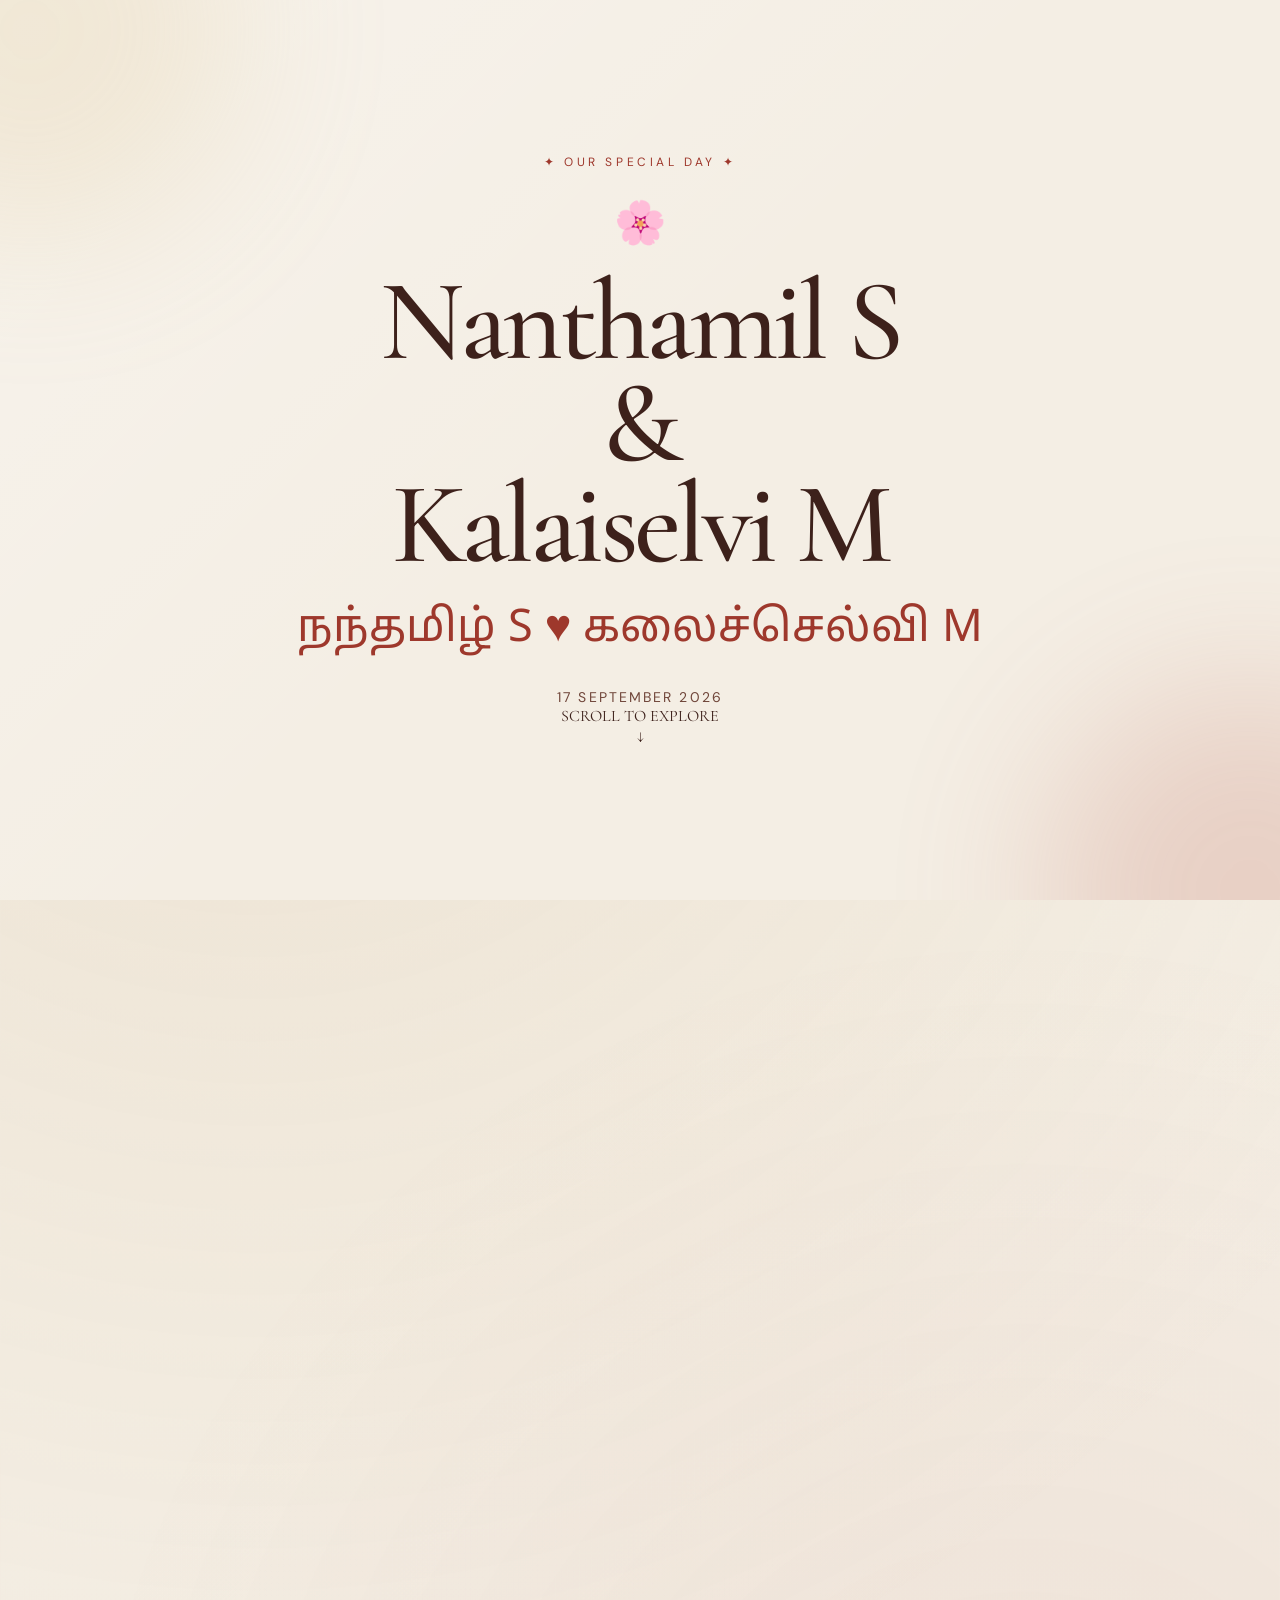
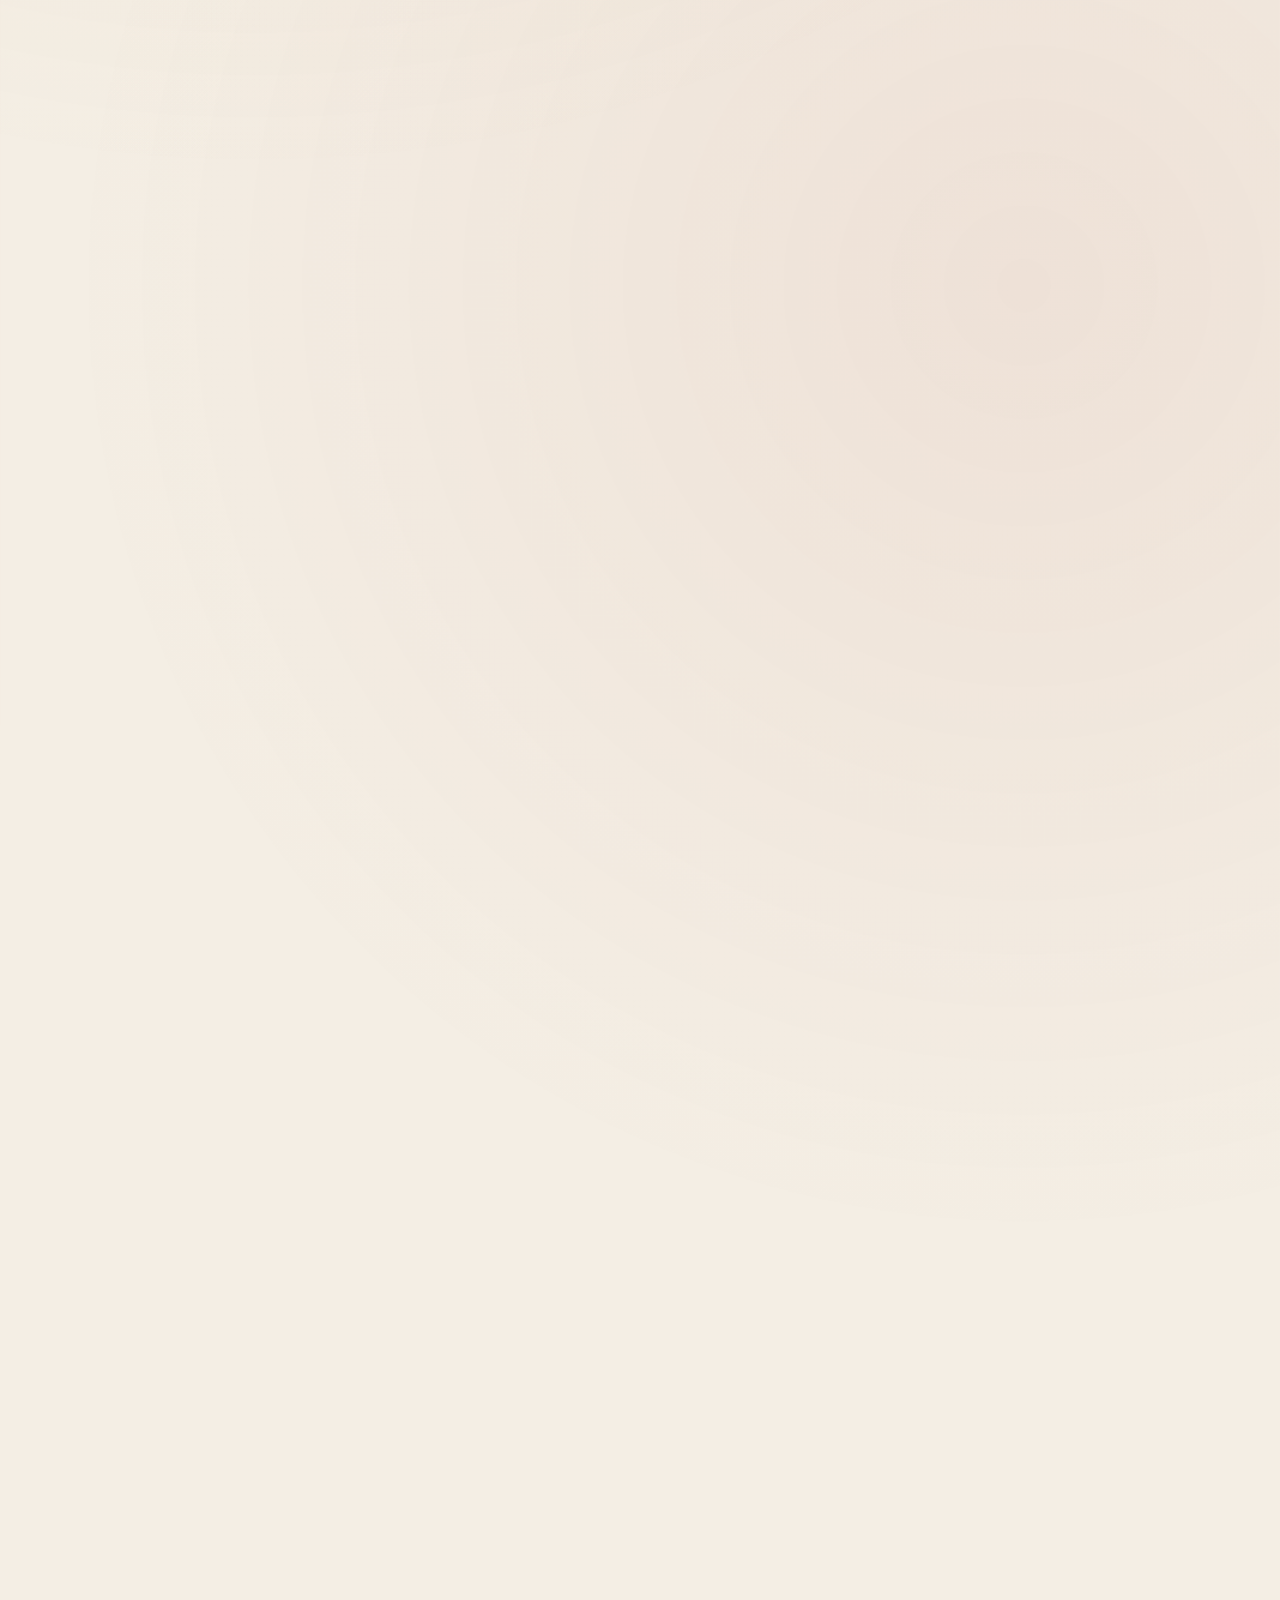
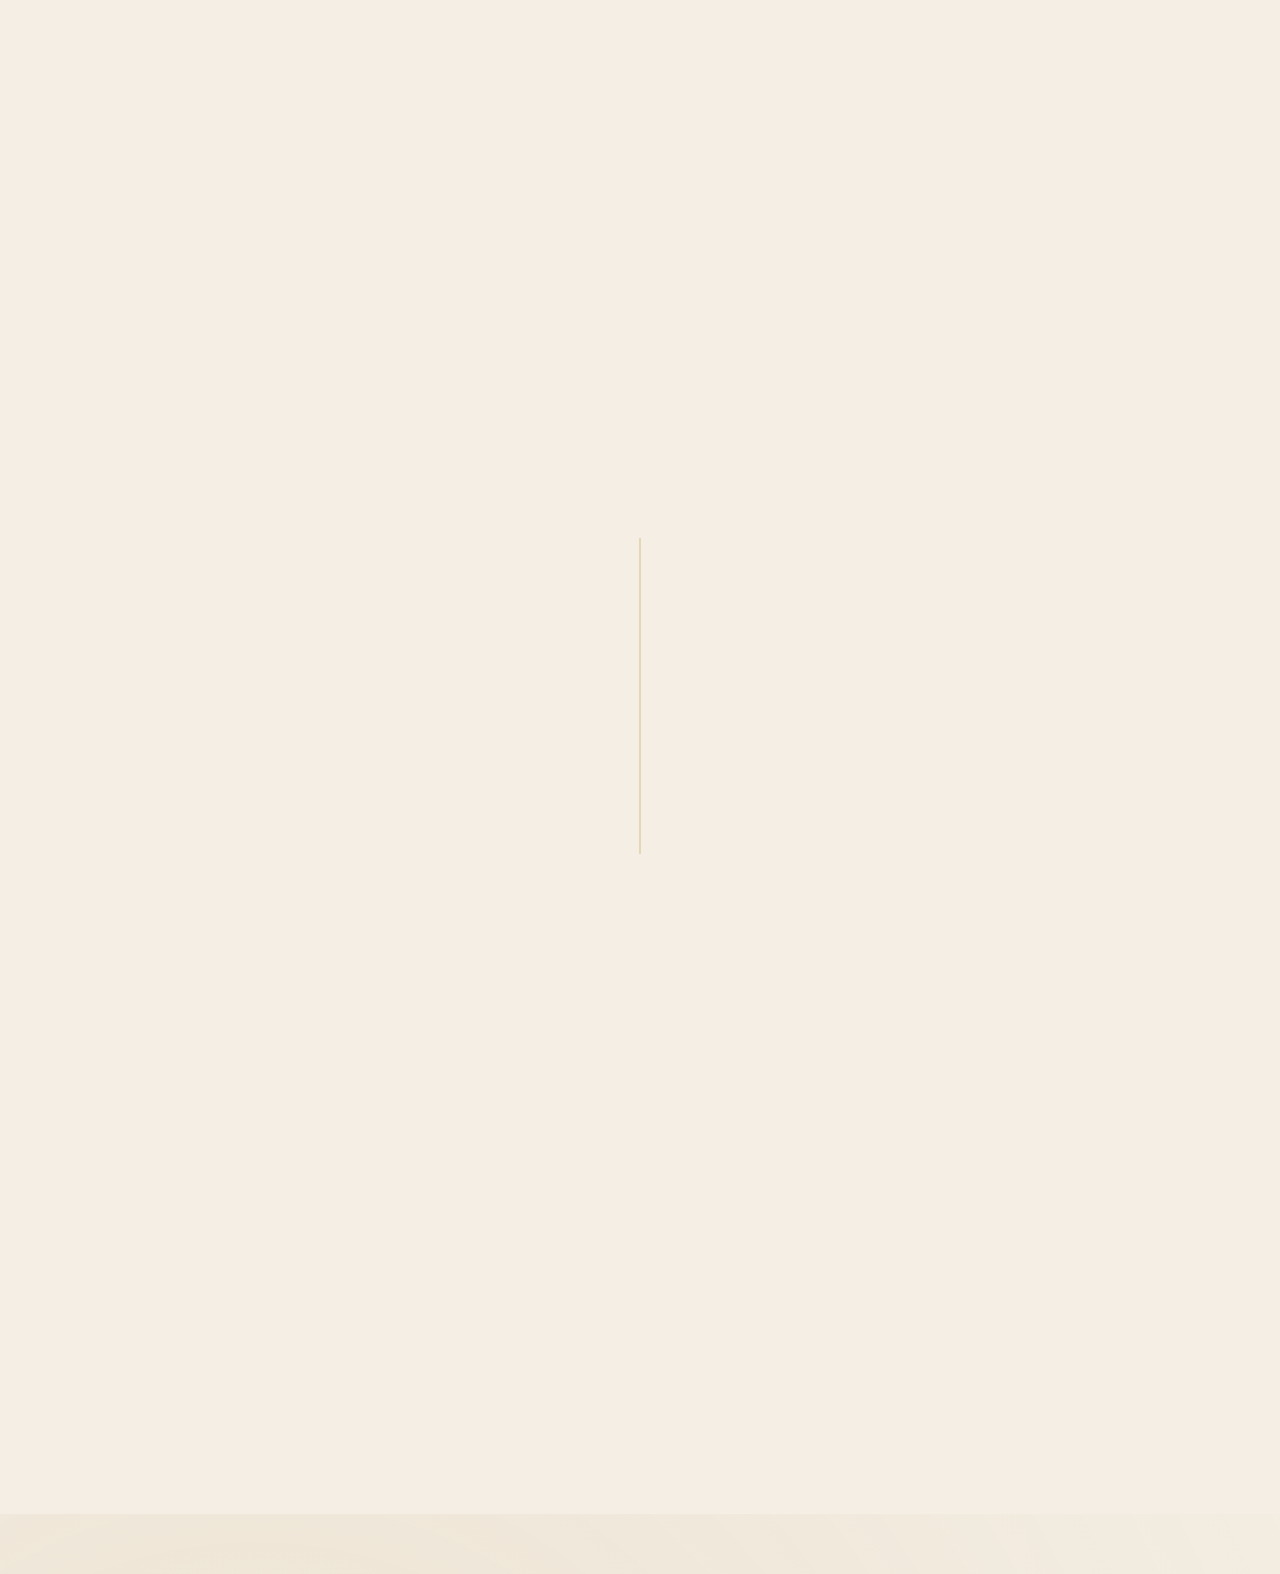
==== index.html @ 7ae02a6e "Update index.html" ====
<!DOCTYPE html>
<html lang="en">

<head>

    <meta charset="UTF-8">

    <meta name="viewport"
          content="width=device-width, initial-scale=1.0">

    <meta name="description"
          content="Wedding invitation of Nanthamil S and Kalaiselvi M">

    <title>Nanthamil S ♥ Kalaiselvi M</title>

    <link rel="stylesheet" href="style.css">

</head>


<body>


<main>


    <!-- =====================================================
         HERO
         ===================================================== -->

    <section class="hero-section">

        <div class="hero-content">

            <div class="hero-label">
                ✦ OUR SPECIAL DAY ✦
            </div>

            <div class="hero-flower">
                🌸
            </div>

            <h1 class="hero-title">

                <span>
                    Nanthamil S
                </span>

                <span>
                    &
                </span>

                <span>
                    Kalaiselvi M
                </span>

            </h1>


            <!-- Tamil names only -->

            <div class="hero-tamil">

                நந்தமிழ் S ♥ கலைச்செல்வி M

            </div>


            <div class="hero-date">

                17 SEPTEMBER 2026

            </div>


            <div class="scroll-hint">

                <span>SCROLL TO EXPLORE</span>

                <div class="scroll-arrow">
                    ↓
                </div>

            </div>

        </div>

    </section>



    <!-- =====================================================
         COUNTDOWN
         ===================================================== -->

    <section class="countdown-section reveal">

        <div class="section-label">
            COUNTING DOWN
        </div>


        <h2>
            Until We Say "I Do"
        </h2>


        <p class="countdown-date">
            17 September 2026
        </p>


        <div class="countdown">


            <div class="countdown-box">

                <span id="days">
                    00
                </span>

                <small>
                    DAYS
                </small>

            </div>


            <div class="countdown-box">

                <span id="hours">
                    00
                </span>

                <small>
                    HOURS
                </small>

            </div>


            <div class="countdown-box">

                <span id="minutes">
                    00
                </span>

                <small>
                    MINUTES
                </small>

            </div>


            <div class="countdown-box">

                <span id="seconds">
                    00
                </span>

                <small>
                    SECONDS
                </small>

            </div>


        </div>


        <div class="scroll-hint section-scroll">

            <span>KEEP SCROLLING</span>

            <div class="scroll-arrow">
                ↓
            </div>

        </div>

    </section>



    <!-- =====================================================
         INVITATION
         ===================================================== -->

    <section class="invitation-section reveal">


        <div class="invitation-card">


            <div class="section-label">
                ✦ WEDDING INVITATION ✦
            </div>


            <h2>
                With Joy in Our Hearts
            </h2>


            <p>

                With the blessings of our beloved families,
                we joyfully invite you to celebrate the
                beginning of our new journey together.

            </p>


            <div class="invitation-names">

                Nanthamil S
                <span>♥</span>
                Kalaiselvi M

            </div>


            <div class="invitation-date">

                Thursday, 17 September 2026

            </div>


        </div>

    </section>



    <!-- =====================================================
         EVENTS
         ===================================================== -->

    <section class="events-section">


        <div class="events-header reveal">

            <div class="section-label">
                ✦ OUR SPECIAL MOMENTS ✦
            </div>

            <h2>
                Events
            </h2>

        </div>



        <!-- ENGAGEMENT -->

        <div class="event-card reveal">


            <div class="event-icon">
                💍
            </div>


            <div>

                <div class="event-type">
                    ENGAGEMENT
                </div>

                <h3>
                    Engagement Ceremony
                </h3>

            </div>


            <div>

                <div class="event-date">
                    06 September 2026
                </div>

                <div class="event-time">
                    7:00 PM onwards
                </div>

            </div>


            <div>

                <div class="venue-name">
                    Engagement Venue
                </div>

                <div class="venue-address">
                    Bride's Venue
                </div>

            </div>


        </div>



        <!-- WEDDING -->

        <div class="event-card reveal">


            <div class="event-icon">
                🏛️
            </div>


            <div>

                <div class="event-type">
                    WEDDING
                </div>

                <h3>
                    Wedding Ceremony
                </h3>

            </div>


            <div>

                <div class="event-date">
                    17 September 2026
                </div>

                <div class="event-time">
                    7:00 AM – 9:00 AM
                </div>

            </div>


            <div>

                <div class="venue-name">
                    Jayavairavan Mahal
                </div>


                <div class="venue-address">

                    Near Indian Petrol bulk,<br>
                    Perunali, Kamuthi,<br>
                    Ramanathapuram – 623115.

                </div>


                <a
                    href="https://maps.app.goo.gl/yoMhK14rA8tTT937A"
                    target="_blank"
                    rel="noopener"
                    class="map-button">

                    📍 View on Google Maps

                </a>

            </div>


        </div>


    </section>



    <!-- =====================================================
         EVENT TIMELINE
         ===================================================== -->

    <section class="timeline-section">


        <div class="timeline-header reveal">

            <div class="section-label">
                ✦ THE CELEBRATION ✦
            </div>

            <h2>
                Event Timeline
            </h2>

        </div>



        <div class="timeline">


            <!-- ENGAGEMENT -->

            <div class="timeline-item reveal">


                <div class="timeline-dot"></div>


                <div class="timeline-date">
                    06 SEPTEMBER 2026
                </div>


                <h3>
                    Engagement Ceremony
                </h3>


                <p>
                    7:00 PM onwards
                </p>


            </div>



            <!-- WEDDING -->

            <div class="timeline-item reveal">


                <div class="timeline-dot"></div>


                <div class="timeline-date">
                    17 SEPTEMBER 2026
                </div>


                <h3>
                    Wedding Ceremony
                </h3>


                <p>
                    7:00 AM – 9:00 AM
                </p>


            </div>


        </div>


    </section>



    <!-- =====================================================
         FOOTER
         ===================================================== -->

    <section class="footer reveal">


        <div>


            <div class="footer-heart">
                ♥
            </div>


            <p>
                WITH LOVE AND HAPPINESS
            </p>


            <h2>
                Nanthamil & Kalaiselvi
            </h2>


            <p class="footer-date">
                17 · 09 · 2026
            </p>


        </div>


    </section>


</main>


<script src="script.js"></script>


</body>

</html>
---- style.css ----
/* =========================================
   WEDDING WEBSITE
   Nanthamil S & Kalaiselvi M
   Premium Editorial / Instagram Style
   ========================================= */

@import url('https://fonts.googleapis.com/css2?family=Cormorant+Garamond:wght@400;500;600;700&family=DM+Sans:wght@400;500;600&family=Noto+Sans+Tamil:wght@400;500;600&display=swap');


/* =========================================
   ROOT
   ========================================= */

:root {
    --bg: #f4eee4;
    --bg-soft: #faf7f1;

    --card: rgba(255, 252, 247, 0.78);

    --brown: #3d211b;
    --brown-soft: #70463a;

    --red: #9e382c;
    --red-dark: #78271f;

    --gold: #b99555;
    --gold-light: #d8bd82;

    --border: rgba(158, 56, 44, 0.18);

    --shadow:
        0 25px 70px rgba(72, 40, 30, 0.10);

    --serif: "Cormorant Garamond", Georgia, serif;
    --sans: "DM Sans", Arial, sans-serif;
    --tamil: "Noto Sans Tamil", sans-serif;
}


/* =========================================
   RESET
   ========================================= */

* {
    margin: 0;
    padding: 0;
    box-sizing: border-box;
}

html {
    scroll-behavior: smooth;
}

body {
    background:
        radial-gradient(
            circle at 20% 10%,
            rgba(185, 149, 85, 0.12),
            transparent 30%
        ),
        radial-gradient(
            circle at 80% 40%,
            rgba(158, 56, 44, 0.07),
            transparent 32%
        ),
        var(--bg);

    color: var(--brown);

    font-family: var(--serif);

    overflow-x: hidden;
}


/* =========================================
   MAIN
   ========================================= */

.language-container {
    width: 100%;
}


/* =========================================
   COMMON SECTION
   ========================================= */

section {
    position: relative;
}


/* =========================================
   HERO
   ========================================= */

.hero-section {
    min-height: 100svh;

    display: flex;
    align-items: center;
    justify-content: center;

    text-align: center;

    padding: 60px 20px;

    background:
        linear-gradient(
            135deg,
            rgba(255,255,255,0.30),
            transparent 50%
        ),
        var(--bg);

    overflow: hidden;
}


/* decorative circles */

.hero-section::before,
.hero-section::after {
    content: "";

    position: absolute;

    width: 420px;
    height: 420px;

    border-radius: 50%;

    filter: blur(80px);

    opacity: 0.20;

    pointer-events: none;
}

.hero-section::before {
    background: #d8bd82;
    top: -180px;
    left: -180px;
}

.hero-section::after {
    background: #b85b4c;
    bottom: -200px;
    right: -180px;
}


/* =========================================
   HERO CONTENT
   ========================================= */

.hero-content {
    position: relative;
    z-index: 2;

    max-width: 1000px;

    animation: heroReveal 1.4s ease both;
}

.hero-label {
    font-family: var(--sans);

    font-size: 12px;

    letter-spacing: 0.30em;

    text-transform: uppercase;

    color: var(--red);

    margin-bottom: 28px;
}

.hero-flower {
    font-size: 42px;

    margin-bottom: 22px;

    animation: float 4s ease-in-out infinite;
}

.hero-title {
    font-family: var(--serif);

    font-size: clamp(55px, 9vw, 120px);

    font-weight: 500;

    line-height: 0.88;

    letter-spacing: -0.04em;

    color: var(--brown);
}

.hero-title span {
    display: block;
}

.hero-tamil {
    margin-top: 24px;

    font-family: var(--tamil);

    font-size: clamp(25px, 4vw, 45px);

    color: var(--red);
}

.hero-date {
    margin-top: 30px;

    font-family: var(--sans);

    font-size: 14px;

    letter-spacing: 0.15em;

    color: var(--brown-soft);
}


/* =========================================
   COUNTDOWN
   ========================================= */

.countdown-section {
    min-height: 100svh;

    display: flex;

    flex-direction: column;

    align-items: center;

    justify-content: center;

    text-align: center;

    padding: 80px 20px;

    background: var(--bg-soft);
}

.section-label {
    font-family: var(--sans);

    font-size: 11px;

    letter-spacing: 0.30em;

    text-transform: uppercase;

    color: var(--red);

    margin-bottom: 20px;
}

.countdown-section h2 {
    font-size: clamp(38px, 6vw, 75px);

    font-weight: 500;

    line-height: 0.95;

    max-width: 800px;
}

.countdown-date {
    margin-top: 22px;

    font-family: var(--sans);

    font-size: 14px;

    color: var(--brown-soft);
}


/* =========================================
   COUNTDOWN BOXES
   ========================================= */

.countdown {
    display: flex;

    justify-content: center;

    gap: 14px;

    margin-top: 45px;

    flex-wrap: wrap;
}

.countdown-box {
    width: 110px;
    height: 120px;

    display: flex;

    flex-direction: column;

    align-items: center;

    justify-content: center;

    border: 1px solid var(--border);

    border-radius: 22px;

    background:
        linear-gradient(
            145deg,
            rgba(255,255,255,0.9),
            rgba(255,248,239,0.65)
        );

    box-shadow: var(--shadow);

    backdrop-filter: blur(15px);

    transition:
        transform 0.5s ease,
        box-shadow 0.5s ease;
}

.countdown-box:hover {
    transform: translateY(-8px);

    box-shadow:
        0 30px 80px rgba(72,40,30,0.16);
}

.countdown-box span {
    font-family: var(--serif);

    font-size: 40px;

    color: var(--red);

    line-height: 1;
}

.countdown-box small {
    margin-top: 10px;

    font-family: var(--sans);

    font-size: 9px;

    letter-spacing: 0.20em;

    text-transform: uppercase;

    color: var(--brown-soft);
}


/* =========================================
   INVITATION
   ========================================= */

.invitation-section {
    min-height: 90svh;

    display: flex;

    align-items: center;

    justify-content: center;

    padding: 100px 20px;
}

.invitation-card {
    width: min(1000px, 100%);

    padding: clamp(45px, 8vw, 100px);

    text-align: center;

    border-radius: 36px;

    border: 1px solid var(--border);

    background:
        linear-gradient(
            145deg,
            rgba(255,255,255,0.85),
            rgba(255,247,237,0.65)
        );

    box-shadow: var(--shadow);

    backdrop-filter: blur(18px);
}

.invitation-card h2 {
    font-size: clamp(42px, 6vw, 75px);

    font-weight: 500;

    margin-bottom: 30px;
}

.invitation-card p {
    max-width: 650px;

    margin: auto;

    font-size: 20px;

    line-height: 1.7;

    color: var(--brown-soft);
}


/* =========================================
   EVENTS
   ========================================= */

.events-section {
    padding: 120px 5vw;
}

.events-header {
    max-width: 900px;

    margin: auto auto 50px;

    text-align: center;
}

.events-header h2 {
    font-size: clamp(45px, 7vw, 90px);

    font-weight: 500;

    line-height: 0.95;
}


/* =========================================
   EVENT CARD
   ========================================= */

.event-card {
    max-width: 1200px;

    margin: 20px auto;

    padding: 35px;

    display: grid;

    grid-template-columns:
        80px
        1fr
        1fr
        1.2fr;

    gap: 30px;

    align-items: center;

    border: 1px solid var(--border);

    border-radius: 28px;

    background: var(--card);

    box-shadow: var(--shadow);

    backdrop-filter: blur(15px);

    transition:
        transform 0.6s cubic-bezier(.22,1,.36,1),
        box-shadow 0.6s ease;
}

.event-card:hover {
    transform: translateY(-8px);

    box-shadow:
        0 35px 90px rgba(72,40,30,0.15);
}

.event-icon {
    font-size: 42px;

    text-align: center;
}

.event-type {
    font-family: var(--sans);

    font-size: 10px;

    letter-spacing: 0.25em;

    text-transform: uppercase;

    color: var(--red);

    margin-bottom: 10px;
}

.event-card h3 {
    font-size: 28px;

    font-weight: 600;
}

.event-date {
    font-family: var(--sans);

    color: var(--red);

    font-size: 14px;
}

.event-time {
    margin-top: 8px;

    font-family: var(--sans);

    font-size: 13px;

    color: var(--brown-soft);
}

.venue-name {
    font-size: 20px;

    font-weight: 600;

    margin-bottom: 8px;
}

.venue-address {
    font-family: var(--sans);

    font-size: 13px;

    line-height: 1.7;

    color: var(--brown-soft);
}

.map-button {
    display: inline-flex;

    align-items: center;

    justify-content: center;

    margin-top: 15px;

    padding: 14px 22px;

    border-radius: 50px;

    background: var(--red);

    color: white;

    text-decoration: none;

    font-family: var(--sans);

    font-size: 12px;

    transition:
        background 0.3s ease,
        transform 0.3s ease;
}

.map-button:hover {
    background: var(--red-dark);

    transform: translateY(-3px);
}


/* =========================================
   TIMELINE
   ========================================= */

.timeline-section {
    padding: 120px 20px;

    max-width: 1000px;

    margin: auto;
}

.timeline-header {
    text-align: center;

    margin-bottom: 70px;
}

.timeline-header h2 {
    font-size: clamp(45px, 7vw, 80px);

    font-weight: 500;
}

.timeline {
    position: relative;

    max-width: 700px;

    margin: auto;
}

.timeline::before {
    content: "";

    position: absolute;

    left: 50%;

    top: 0;

    bottom: 0;

    width: 1px;

    background: var(--gold-light);

    transform: translateX(-50%);
}

.timeline-item {
    position: relative;

    width: 50%;

    padding: 30px 45px;
}

.timeline-item:nth-child(odd) {
    left: 0;

    text-align: right;
}

.timeline-item:nth-child(even) {
    left: 50%;

    text-align: left;
}

.timeline-dot {
    position: absolute;

    top: 35px;

    width: 13px;

    height: 13px;

    border-radius: 50%;

    background: var(--red);

    border: 4px solid var(--bg);

    box-shadow: 0 0 0 1px var(--gold);
}

.timeline-item:nth-child(odd) .timeline-dot {
    right: -7px;
}

.timeline-item:nth-child(even) .timeline-dot {
    left: -7px;
}

.timeline-date {
    font-family: var(--sans);

    font-size: 11px;

    letter-spacing: 0.15em;

    color: var(--red);
}

.timeline-item h3 {
    margin-top: 8px;

    font-size: 28px;
}

.timeline-item p {
    margin-top: 8px;

    font-family: var(--sans);

    font-size: 13px;

    color: var(--brown-soft);
}


/* =========================================
   FOOTER
   ========================================= */

.footer {
    min-height: 60svh;

    display: flex;

    align-items: center;

    justify-content: center;

    text-align: center;

    padding: 80px 20px;
}

.footer-heart {
    font-size: 35px;

    margin-bottom: 20px;
}

.footer p {
    font-family: var(--sans);

    font-size: 12px;

    letter-spacing: 0.15em;

    color: var(--brown-soft);
}

.footer h2 {
    margin-top: 15px;

    font-size: 48px;

    font-weight: 500;
}


/* =========================================
   SCROLL REVEAL
   ========================================= */

.reveal {
    opacity: 0;

    transform: translateY(60px);

    transition:
        opacity 1s ease,
        transform 1s cubic-bezier(.22,1,.36,1);
}

.reveal.active {
    opacity: 1;

    transform: translateY(0);
}


/* =========================================
   HERO ANIMATION
   ========================================= */

@keyframes heroReveal {

    from {
        opacity: 0;
        transform: translateY(40px);
    }

    to {
        opacity: 1;
        transform: translateY(0);
    }

}


@keyframes float {

    0%,
    100% {
        transform: translateY(0);
    }

    50% {
        transform: translateY(-10px);
    }

}


/* =========================================
   MOBILE
   ========================================= */

@media (max-width: 768px) {

    .hero-section,
    .countdown-section {
        min-height: 100svh;
    }

    .hero-title {
        font-size: clamp(48px, 15vw, 80px);
    }

    .hero-tamil {
        font-size: 24px;
    }

    .countdown {
        gap: 8px;
    }

    .countdown-box {
        width: 76px;
        height: 90px;

        border-radius: 17px;
    }

    .countdown-box span {
        font-size: 28px;
    }

    .countdown-box small {
        font-size: 7px;
    }

    .event-card {
        grid-template-columns: 1fr;

        text-align: center;

        padding: 30px 22px;
    }

    .event-icon {
        margin-bottom: -10px;
    }

    .timeline::before {
        left: 12px;
    }

    .timeline-item,
    .timeline-item:nth-child(even),
    .timeline-item:nth-child(odd) {
        width: 100%;

        left: 0;

        text-align: left;

        padding-left: 45px;

        padding-right: 10px;
    }

    .timeline-item:nth-child(odd) .timeline-dot,
    .timeline-item:nth-child(even) .timeline-dot {
        left: 6px;

        right: auto;
    }

}


/* =========================================
   REDUCE MOTION
   ========================================= */

@media (prefers-reduced-motion: reduce) {

    *,
    *::before,
    *::after {
        animation-duration: 0.01ms !important;

        animation-iteration-count: 1 !important;

        transition-duration: 0.01ms !important;

        scroll-behavior: auto !important;
    }

}
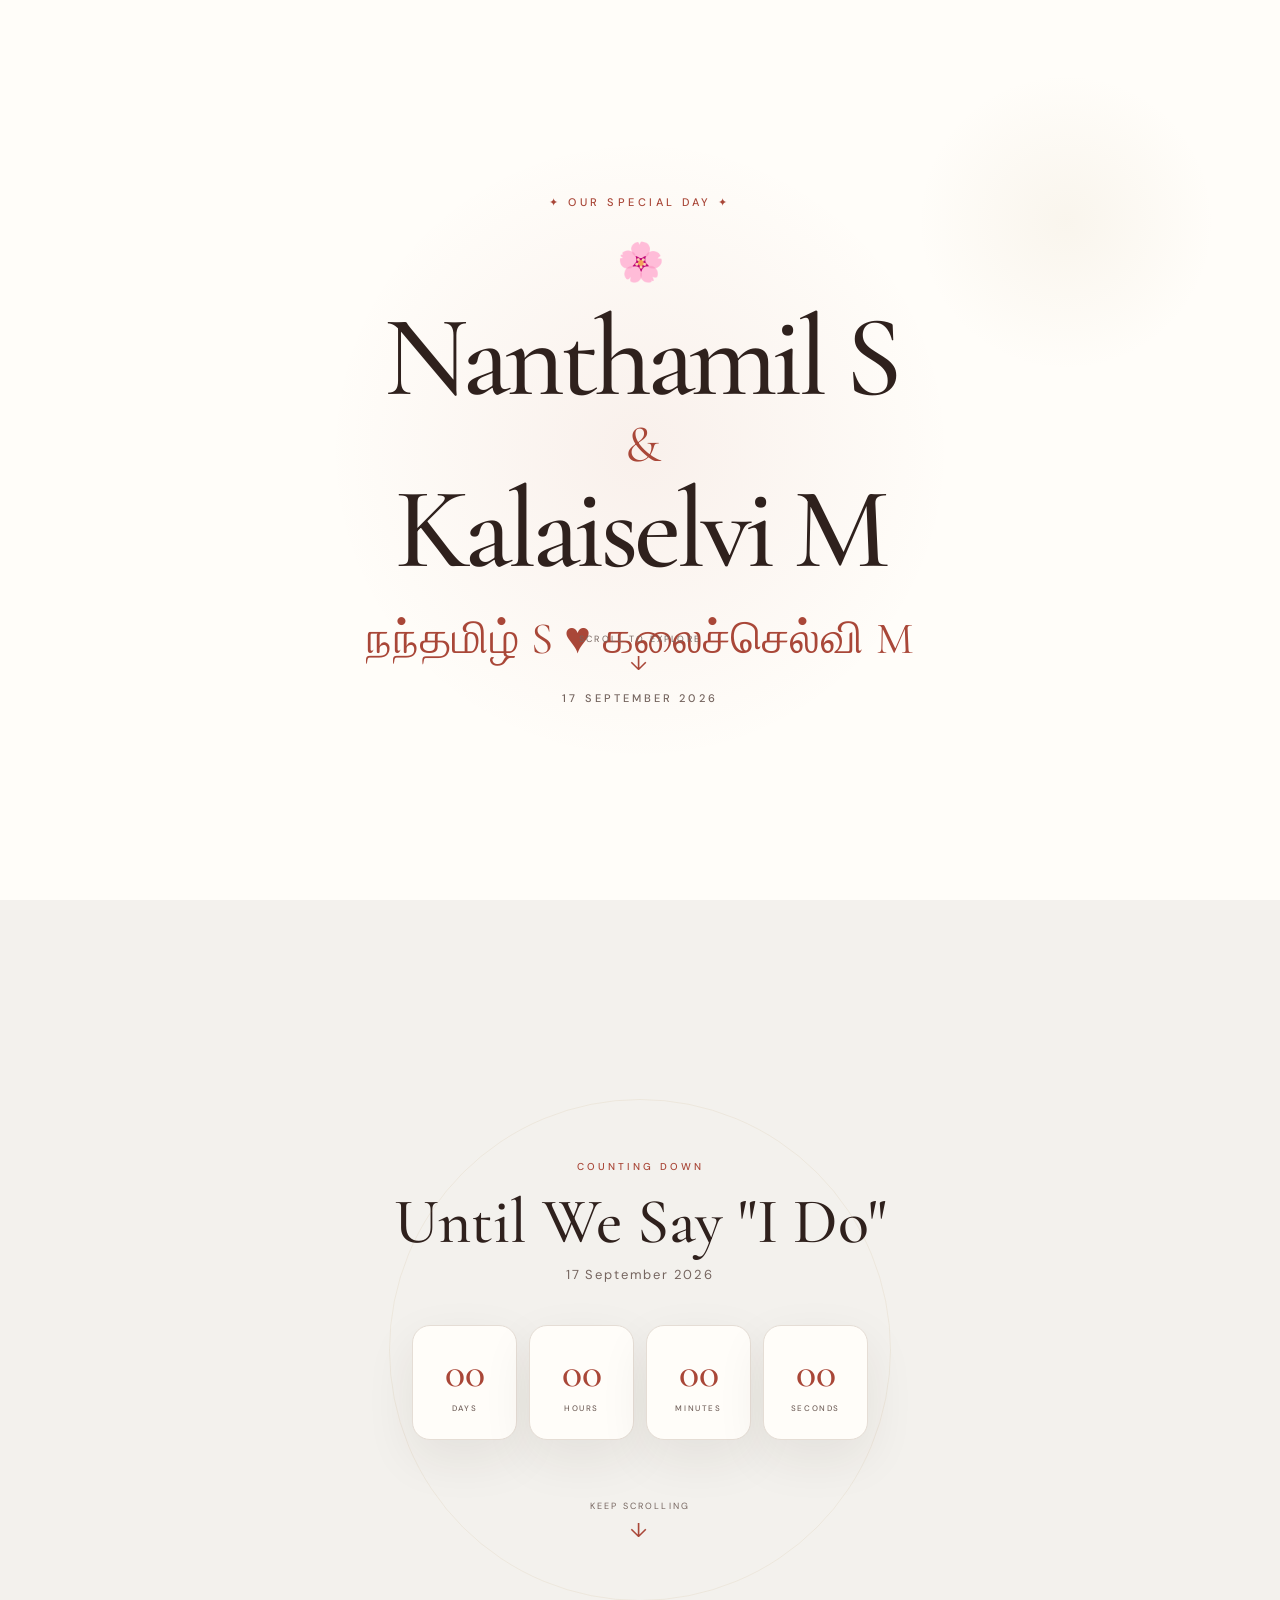
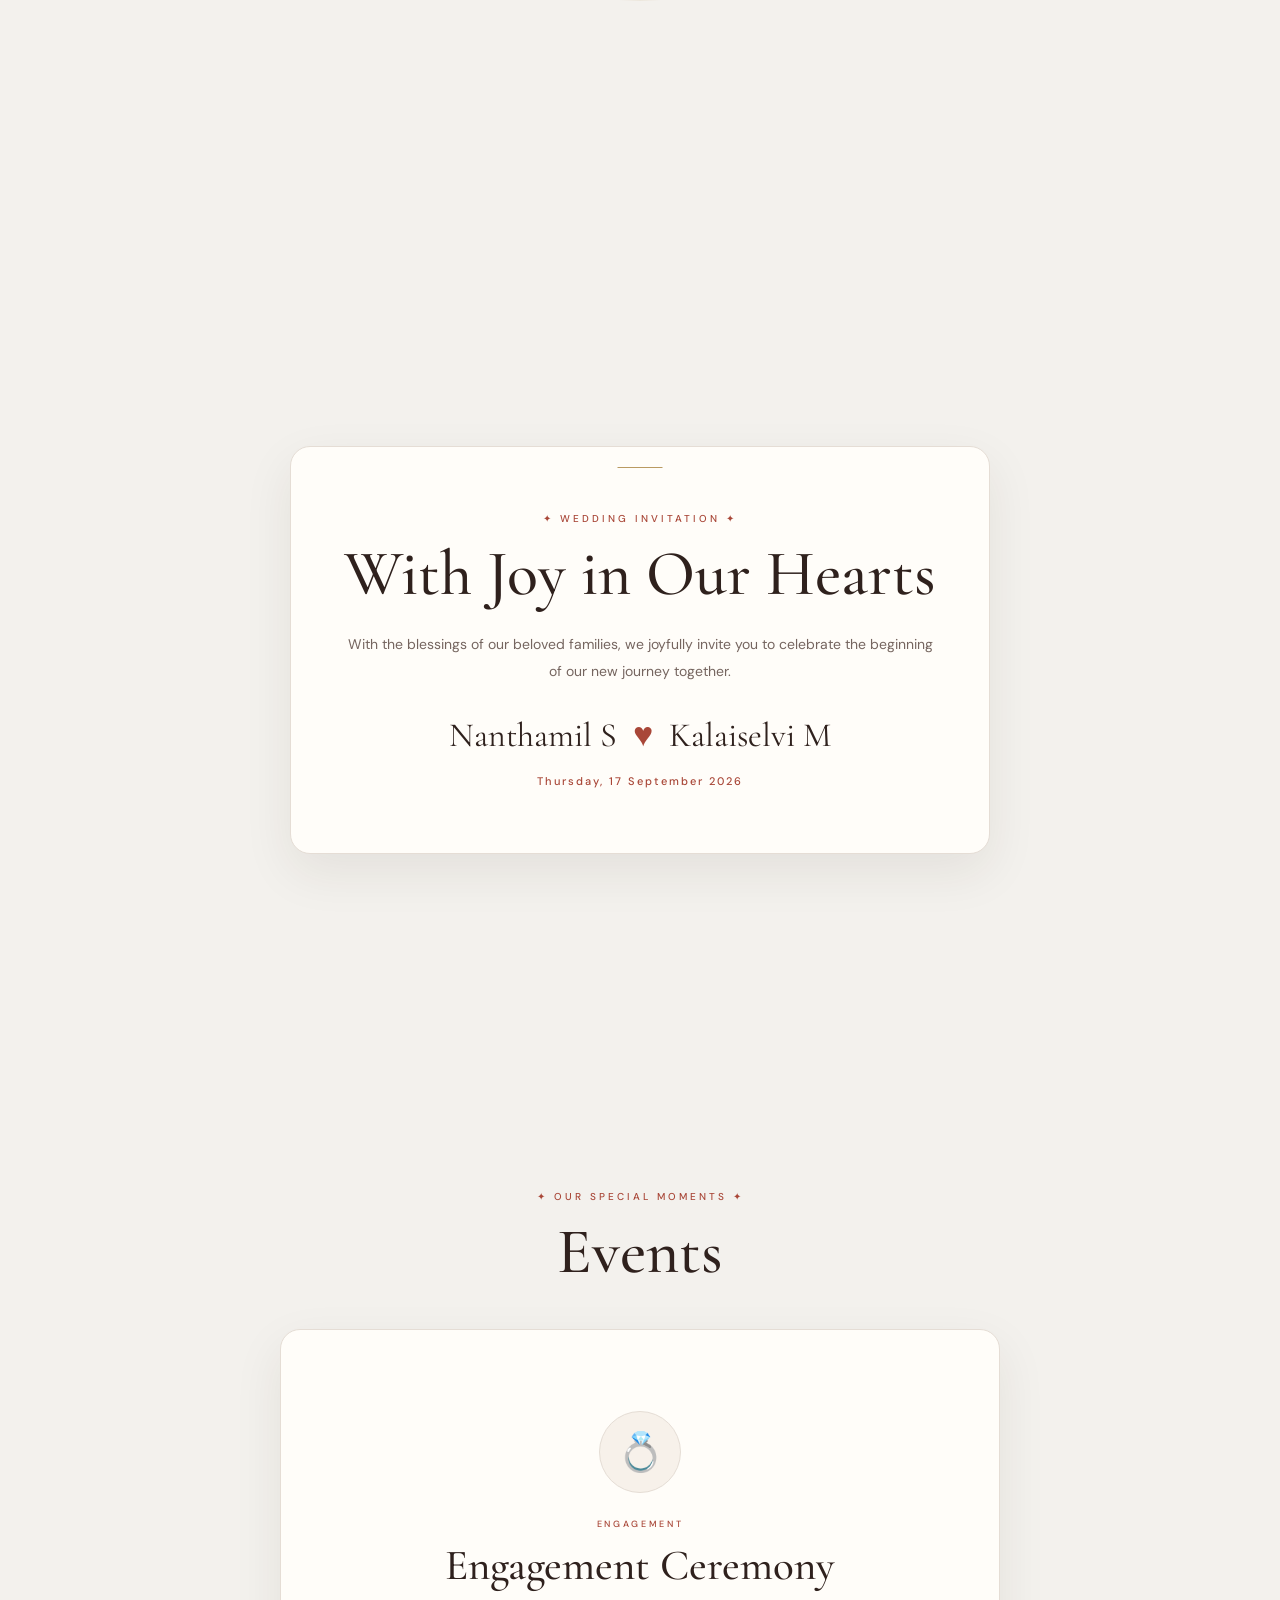
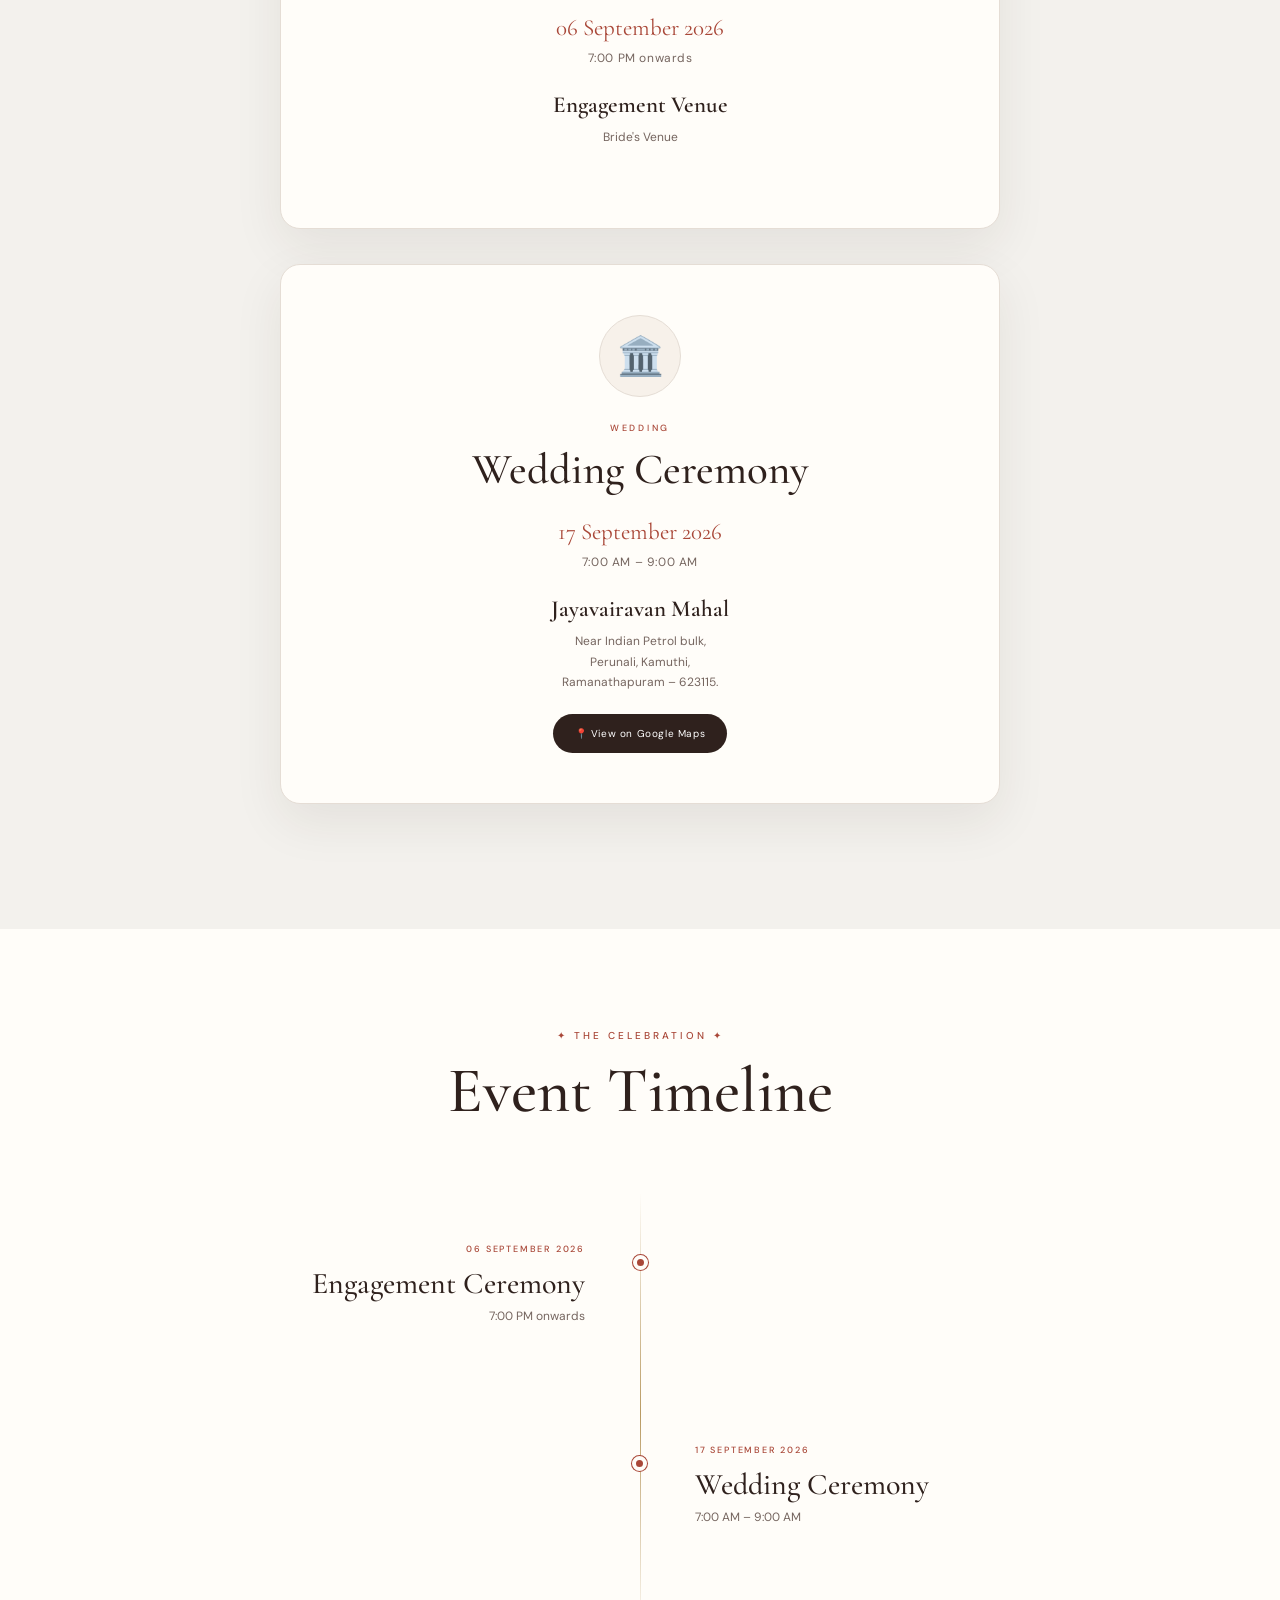
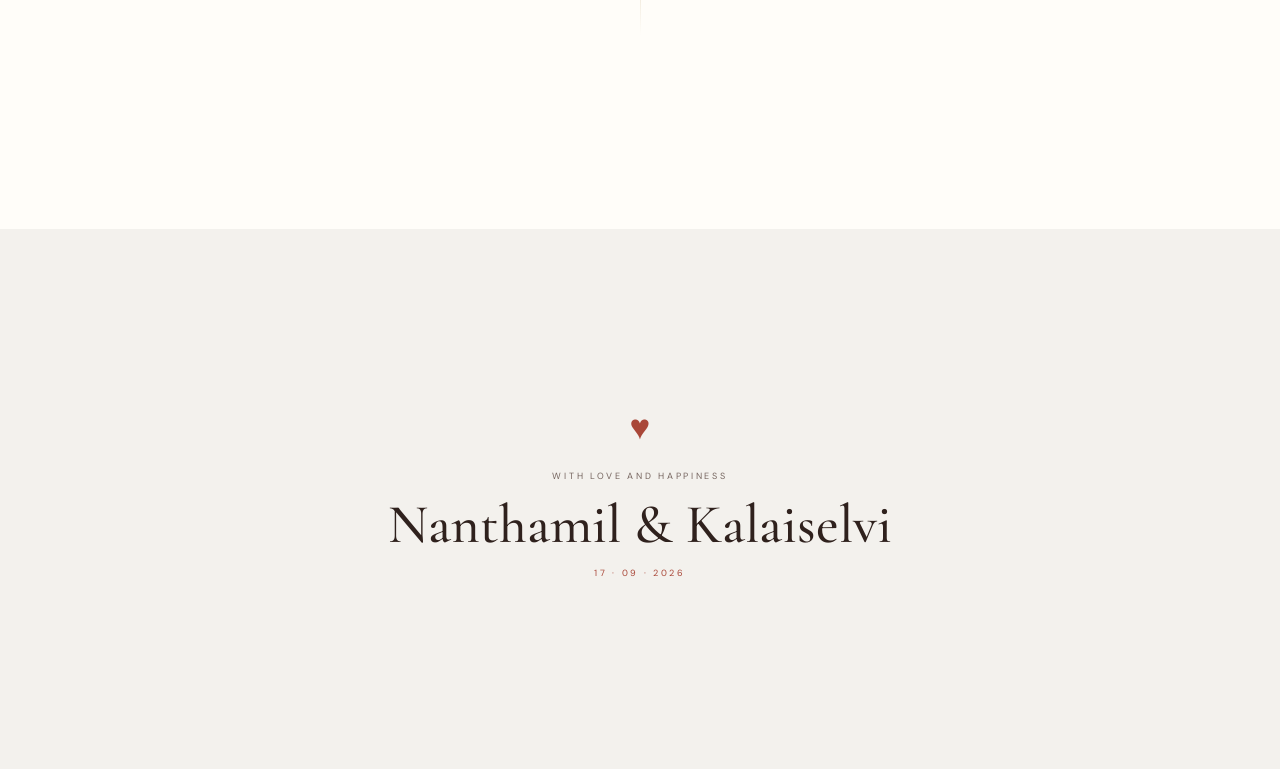
==== commit d3011427: "Update index.html" ====
--- a/index.html
+++ b/index.html
@@ -360,7 +360,7 @@
 
 
                 <a
-                    href="https://maps.app.goo.gl/yoMhK14rA8tTT937A"
+                    href="https://maps.app.goo.gl/m7ZkYisUsNyrv8iS7"
                     target="_blank"
                     rel="noopener"
                     class="map-button">
--- a/style.css
+++ b/style.css
@@ -1,910 +1,1827 @@
-/* =========================================
+/* =========================================================
    WEDDING WEBSITE
-   Nanthamil S & Kalaiselvi M
-   Premium Editorial / Instagram Style
-   ========================================= */
-
-@import url('https://fonts.googleapis.com/css2?family=Cormorant+Garamond:wght@400;500;600;700&family=DM+Sans:wght@400;500;600&family=Noto+Sans+Tamil:wght@400;500;600&display=swap');
-
-
-/* =========================================
-   ROOT
-   ========================================= */
+   Nanthamil S ♥ Kalaiselvi M
+
+   INSTAGRAM-INSPIRED WEDDING THEME
+   ========================================================= */
+
+
+/* =========================================================
+   GOOGLE FONTS
+   ========================================================= */
+
+@import url('https://fonts.googleapis.com/css2?family=Cormorant+Garamond:wght@400;500;600;700&family=DM+Sans:wght@300;400;500;600&display=swap');
+
+
+/* =========================================================
+   ROOT VARIABLES
+   ========================================================= */
 
 :root {
-    --bg: #f4eee4;
-    --bg-soft: #faf7f1;
-
-    --card: rgba(255, 252, 247, 0.78);
-
-    --brown: #3d211b;
-    --brown-soft: #70463a;
-
-    --red: #9e382c;
-    --red-dark: #78271f;
-
-    --gold: #b99555;
-    --gold-light: #d8bd82;
-
-    --border: rgba(158, 56, 44, 0.18);
-
+
+    /* Main background */
+    --bg: #f3f1ed;
+
+    /* Instagram-style post background */
+    --post-bg: #fffdf9;
+
+    /* Main text */
+    --brown: #2f211d;
+
+    /* Secondary text */
+    --brown-soft: #75655f;
+
+    /* Wedding accent */
+    --red: #a94738;
+
+    --red-dark: #87362c;
+
+    /* Gold accent */
+    --gold: #b99a62;
+
+    --gold-light: #d8bd8a;
+
+    /* Borders */
+    --border: #e5ddd5;
+
+    /* Shadows */
     --shadow:
-        0 25px 70px rgba(72, 40, 30, 0.10);
-
-    --serif: "Cormorant Garamond", Georgia, serif;
-    --sans: "DM Sans", Arial, sans-serif;
-    --tamil: "Noto Sans Tamil", sans-serif;
-}
-
-
-/* =========================================
+        0 18px 50px rgba(47, 33, 29, 0.08);
+
+    --shadow-hover:
+        0 25px 65px rgba(47, 33, 29, 0.13);
+
+    /* Fonts */
+    --serif:
+        "Cormorant Garamond",
+        Georgia,
+        serif;
+
+    --sans:
+        "DM Sans",
+        Arial,
+        sans-serif;
+}
+
+
+/* =========================================================
    RESET
-   ========================================= */
+   ========================================================= */
 
 * {
+
+    box-sizing: border-box;
+
     margin: 0;
+
     padding: 0;
+}
+
+
+html {
+
+    scroll-behavior: smooth;
+
+    scroll-snap-type: y proximity;
+}
+
+
+body {
+
+    margin: 0;
+
+    background: var(--bg);
+
+    color: var(--brown);
+
+    font-family: var(--sans);
+
+    overflow-x: hidden;
+
+    -webkit-font-smoothing: antialiased;
+
+    text-rendering: optimizeLegibility;
+}
+
+
+/* =========================================================
+   MAIN
+   ========================================================= */
+
+main {
+
+    width: 100%;
+
+    margin: 0 auto;
+}
+
+
+/* =========================================================
+   COMMON SECTION
+   ========================================================= */
+
+section {
+
+    position: relative;
+
+    width: 100%;
+
     box-sizing: border-box;
-}
-
-html {
-    scroll-behavior: smooth;
-}
-
-body {
+
+    scroll-snap-align: start;
+}
+
+
+/* =========================================================
+   HERO
+   ========================================================= */
+
+.hero-section {
+
+    min-height: 100svh;
+
+    display: flex;
+
+    align-items: center;
+
+    justify-content: center;
+
+    text-align: center;
+
+    padding: 60px 25px;
+
+    background: var(--post-bg);
+
+    overflow: hidden;
+}
+
+
+/* Soft Instagram-style background glow */
+
+.hero-section::before {
+
+    content: "";
+
+    position: absolute;
+
+    width: 650px;
+
+    height: 650px;
+
+    border-radius: 50%;
+
     background:
         radial-gradient(
-            circle at 20% 10%,
-            rgba(185, 149, 85, 0.12),
-            transparent 30%
-        ),
+            circle,
+            rgba(169, 71, 56, 0.07),
+            transparent 68%
+        );
+
+    top: 50%;
+
+    left: 50%;
+
+    transform: translate(-50%, -50%);
+
+    pointer-events: none;
+}
+
+
+/* Secondary decorative glow */
+
+.hero-section::after {
+
+    content: "";
+
+    position: absolute;
+
+    width: 300px;
+
+    height: 300px;
+
+    border-radius: 50%;
+
+    background:
         radial-gradient(
-            circle at 80% 40%,
-            rgba(158, 56, 44, 0.07),
-            transparent 32%
-        ),
-        var(--bg);
+            circle,
+            rgba(185, 154, 98, 0.08),
+            transparent 70%
+        );
+
+    top: 8%;
+
+    right: 5%;
+
+    pointer-events: none;
+}
+
+
+.hero-content {
+
+    position: relative;
+
+    z-index: 2;
+
+    max-width: 1000px;
+
+    width: 100%;
+}
+
+
+/* =========================================================
+   HERO LABEL
+   ========================================================= */
+
+.hero-label {
+
+    font-family: var(--sans);
+
+    font-size: 11px;
+
+    letter-spacing: 0.32em;
+
+    color: var(--red);
+
+    margin-bottom: 28px;
+
+    text-transform: uppercase;
+
+    font-weight: 500;
+}
+
+
+/* =========================================================
+   HERO FLOWER
+   ========================================================= */
+
+.hero-flower {
+
+    font-size: 38px;
+
+    margin-bottom: 25px;
+
+    animation:
+        floatFlower 4s ease-in-out infinite;
+}
+
+
+@keyframes floatFlower {
+
+    0%,
+    100% {
+
+        transform: translateY(0) rotate(0deg);
+
+    }
+
+    50% {
+
+        transform: translateY(-8px) rotate(3deg);
+
+    }
+}
+
+
+/* =========================================================
+   HERO TITLE
+   ========================================================= */
+
+.hero-title {
+
+    font-family: var(--serif);
+
+    font-weight: 500;
+
+    font-size:
+        clamp(
+            68px,
+            9vw,
+            145px
+        );
+
+    line-height: 0.80;
+
+    letter-spacing: -0.045em;
 
     color: var(--brown);
 
+    display: flex;
+
+    flex-direction: column;
+
+    align-items: center;
+
+    gap: 6px;
+}
+
+
+.hero-title span {
+
+    display: block;
+}
+
+
+.hero-title span:nth-child(2) {
+
+    font-size: 0.45em;
+
+    line-height: 1;
+
+    color: var(--red);
+
+    font-weight: 400;
+
+    margin: 8px 0;
+}
+
+
+/* =========================================================
+   TAMIL NAME
+   ========================================================= */
+
+.hero-tamil {
+
+    margin-top: 35px;
+
     font-family: var(--serif);
 
-    overflow-x: hidden;
-}
-
-
-/* =========================================
-   MAIN
-   ========================================= */
-
-.language-container {
-    width: 100%;
-}
-
-
-/* =========================================
-   COMMON SECTION
-   ========================================= */
-
-section {
+    font-size:
+        clamp(
+            25px,
+            3.5vw,
+            45px
+        );
+
+    color: var(--red);
+
+    letter-spacing: 0.02em;
+}
+
+
+/* =========================================================
+   HERO DATE
+   ========================================================= */
+
+.hero-date {
+
+    margin-top: 25px;
+
+    font-family: var(--sans);
+
+    font-size: 11px;
+
+    letter-spacing: 0.28em;
+
+    color: var(--brown-soft);
+
+    font-weight: 500;
+}
+
+
+/* =========================================================
+   SCROLL HINT
+   ========================================================= */
+
+.scroll-hint {
+
+    position: absolute;
+
+    left: 50%;
+
+    bottom: 32px;
+
+    transform: translateX(-50%);
+
+    display: flex;
+
+    flex-direction: column;
+
+    align-items: center;
+
+    gap: 8px;
+
+    font-size: 9px;
+
+    letter-spacing: 0.24em;
+
+    color: var(--brown-soft);
+
+    white-space: nowrap;
+
+    cursor: pointer;
+
+    animation:
+        scrollHint 2.2s ease-in-out infinite;
+}
+
+
+.scroll-arrow {
+
+    font-size: 20px;
+
+    line-height: 1;
+
+    color: var(--red);
+}
+
+
+@keyframes scrollHint {
+
+    0%,
+    100% {
+
+        transform:
+            translate(-50%, 0);
+
+        opacity: 0.45;
+    }
+
+    50% {
+
+        transform:
+            translate(-50%, 8px);
+
+        opacity: 1;
+    }
+}
+
+
+/* =========================================================
+   COMMON SECTION LABEL
+   ========================================================= */
+
+.section-label {
+
+    font-family: var(--sans);
+
+    font-size: 10px;
+
+    letter-spacing: 0.30em;
+
+    color: var(--red);
+
+    text-transform: uppercase;
+
+    margin-bottom: 17px;
+
+    font-weight: 500;
+}
+
+
+/* =========================================================
+   HEADINGS
+   ========================================================= */
+
+h2,
+h3 {
+
+    font-family: var(--serif);
+
+    font-weight: 500;
+
+    color: var(--brown);
+}
+
+
+h2 {
+
+    font-size:
+        clamp(
+            40px,
+            5vw,
+            65px
+        );
+
+    line-height: 1;
+}
+
+
+h3 {
+
+    font-size: 30px;
+
+    line-height: 1.1;
+}
+
+
+/* =========================================================
+   COUNTDOWN SECTION
+   ========================================================= */
+
+.countdown-section {
+
+    min-height: 100svh;
+
+    display: flex;
+
+    flex-direction: column;
+
+    justify-content: center;
+
+    align-items: center;
+
+    text-align: center;
+
+    padding: 80px 20px;
+
+    background: var(--bg);
+
+    overflow: hidden;
+}
+
+
+/* Decorative circle */
+
+.countdown-section::before {
+
+    content: "";
+
+    position: absolute;
+
+    width: 500px;
+
+    height: 500px;
+
+    border-radius: 50%;
+
+    border: 1px solid
+        rgba(185, 154, 98, 0.12);
+
+    pointer-events: none;
+}
+
+
+.countdown-section h2 {
+
+    margin-bottom: 12px;
+}
+
+
+.countdown-date {
+
+    font-size: 13px;
+
+    letter-spacing: 0.14em;
+
+    color: var(--brown-soft);
+
+    margin-bottom: 42px;
+}
+
+
+/* =========================================================
+   COUNTDOWN
+   ========================================================= */
+
+.countdown {
+
+    display: flex;
+
+    justify-content: center;
+
+    align-items: center;
+
+    gap: 12px;
+
+    flex-wrap: wrap;
+
     position: relative;
-}
-
-
-/* =========================================
-   HERO
-   ========================================= */
-
-.hero-section {
+
+    z-index: 2;
+}
+
+
+/* =========================================================
+   COUNTDOWN BOX
+   ========================================================= */
+
+.countdown-box {
+
+    width: 105px;
+
+    height: 115px;
+
+    display: flex;
+
+    flex-direction: column;
+
+    justify-content: center;
+
+    align-items: center;
+
+    background: var(--post-bg);
+
+    border: 1px solid var(--border);
+
+    border-radius: 18px;
+
+    box-shadow: var(--shadow);
+
+    transition:
+        transform 0.35s ease,
+        box-shadow 0.35s ease;
+}
+
+
+.countdown-box:hover {
+
+    transform:
+        translateY(-6px);
+
+    box-shadow: var(--shadow-hover);
+}
+
+
+.countdown-box span {
+
+    font-family: var(--serif);
+
+    font-size: 42px;
+
+    line-height: 1;
+
+    color: var(--red);
+
+    font-weight: 500;
+}
+
+
+.countdown-box small {
+
+    margin-top: 9px;
+
+    font-size: 8px;
+
+    letter-spacing: 0.20em;
+
+    color: var(--brown-soft);
+
+    font-weight: 500;
+}
+
+
+/* =========================================================
+   COUNTDOWN SCROLL
+   ========================================================= */
+
+.section-scroll {
+
+    position: static;
+
+    transform: none;
+
+    margin-top: 60px;
+
+    animation:
+        scrollHintStatic 2.2s ease-in-out infinite;
+}
+
+
+@keyframes scrollHintStatic {
+
+    0%,
+    100% {
+
+        transform: translateY(0);
+
+        opacity: 0.45;
+    }
+
+    50% {
+
+        transform: translateY(8px);
+
+        opacity: 1;
+    }
+}
+
+
+/* =========================================================
+   INVITATION SECTION
+   ========================================================= */
+
+.invitation-section {
+
     min-height: 100svh;
 
     display: flex;
+
+    justify-content: center;
+
     align-items: center;
+
+    padding: 80px 20px;
+
+    background: var(--bg);
+}
+
+
+/* =========================================================
+   INVITATION CARD
+   ========================================================= */
+
+.invitation-card {
+
+    width: min(700px, 100%);
+
+    padding: 65px 50px;
+
+    text-align: center;
+
+    background: var(--post-bg);
+
+    border: 1px solid var(--border);
+
+    border-radius: 20px;
+
+    box-shadow: var(--shadow);
+
+    position: relative;
+}
+
+
+/* Top decorative line */
+
+.invitation-card::before {
+
+    content: "";
+
+    position: absolute;
+
+    top: 20px;
+
+    left: 50%;
+
+    transform: translateX(-50%);
+
+    width: 45px;
+
+    height: 1px;
+
+    background: var(--gold);
+}
+
+
+.invitation-card h2 {
+
+    margin-bottom: 25px;
+}
+
+
+.invitation-card > p {
+
+    max-width: 600px;
+
+    margin: 0 auto 30px;
+
+    line-height: 1.9;
+
+    color: var(--brown-soft);
+
+    font-size: 14px;
+}
+
+
+.invitation-names {
+
+    font-family: var(--serif);
+
+    font-size: 34px;
+
+    color: var(--brown);
+
+    margin-bottom: 18px;
+}
+
+
+.invitation-names span {
+
+    color: var(--red);
+
+    padding: 0 8px;
+}
+
+
+.invitation-date {
+
+    font-size: 11px;
+
+    letter-spacing: 0.18em;
+
+    color: var(--red);
+
+    font-weight: 500;
+}
+
+
+/* =========================================================
+   EVENTS SECTION
+   ========================================================= */
+
+.events-section {
+
+    min-height: 100svh;
+
+    padding: 90px 20px;
+
+    background: var(--bg);
+}
+
+
+.events-header {
+
+    width: min(720px, 100%);
+
+    margin: 0 auto 45px;
+
+    text-align: center;
+}
+
+
+/* =========================================================
+   EVENT CARD
+   ========================================================= */
+
+.event-card {
+
+    width: min(720px, 100%);
+
+    min-height: 500px;
+
+    margin: 0 auto 35px;
+
+    padding: 50px 40px;
+
+    display: flex;
+
+    flex-direction: column;
+
     justify-content: center;
 
+    align-items: center;
+
     text-align: center;
 
-    padding: 60px 20px;
-
-    background:
-        linear-gradient(
-            135deg,
-            rgba(255,255,255,0.30),
-            transparent 50%
-        ),
-        var(--bg);
-
-    overflow: hidden;
-}
-
-
-/* decorative circles */
-
-.hero-section::before,
-.hero-section::after {
-    content: "";
-
-    position: absolute;
-
-    width: 420px;
-    height: 420px;
+    background: var(--post-bg);
+
+    border: 1px solid var(--border);
+
+    border-radius: 20px;
+
+    box-shadow: var(--shadow);
+
+    transition:
+        transform 0.45s ease,
+        box-shadow 0.45s ease;
+}
+
+
+.event-card:hover {
+
+    transform:
+        translateY(-7px);
+
+    box-shadow: var(--shadow-hover);
+}
+
+
+/* =========================================================
+   EVENT ICON
+   ========================================================= */
+
+.event-icon {
+
+    width: 82px;
+
+    height: 82px;
+
+    display: flex;
+
+    align-items: center;
+
+    justify-content: center;
+
+    font-size: 38px;
+
+    background: #f7f1ea;
 
     border-radius: 50%;
 
-    filter: blur(80px);
-
-    opacity: 0.20;
-
-    pointer-events: none;
-}
-
-.hero-section::before {
-    background: #d8bd82;
-    top: -180px;
-    left: -180px;
-}
-
-.hero-section::after {
-    background: #b85b4c;
-    bottom: -200px;
-    right: -180px;
-}
-
-
-/* =========================================
-   HERO CONTENT
-   ========================================= */
-
-.hero-content {
-    position: relative;
-    z-index: 2;
-
-    max-width: 1000px;
-
-    animation: heroReveal 1.4s ease both;
-}
-
-.hero-label {
-    font-family: var(--sans);
+    margin-bottom: 25px;
+
+    border: 1px solid var(--border);
+}
+
+
+/* =========================================================
+   EVENT TYPE
+   ========================================================= */
+
+.event-type {
+
+    font-size: 9px;
+
+    letter-spacing: 0.30em;
+
+    color: var(--red);
+
+    margin-bottom: 12px;
+
+    font-weight: 500;
+}
+
+
+/* =========================================================
+   EVENT TITLE
+   ========================================================= */
+
+.event-card h3 {
+
+    font-size:
+        clamp(
+            30px,
+            4vw,
+            43px
+        );
+
+    margin-bottom: 25px;
+}
+
+
+/* =========================================================
+   EVENT DATE
+   ========================================================= */
+
+.event-date {
+
+    font-family: var(--serif);
+
+    font-size: 23px;
+
+    color: var(--red);
+
+    margin-bottom: 8px;
+}
+
+
+/* =========================================================
+   EVENT TIME
+   ========================================================= */
+
+.event-time {
 
     font-size: 12px;
 
-    letter-spacing: 0.30em;
-
-    text-transform: uppercase;
-
-    color: var(--red);
-
-    margin-bottom: 28px;
-}
-
-.hero-flower {
-    font-size: 42px;
-
-    margin-bottom: 22px;
-
-    animation: float 4s ease-in-out infinite;
-}
-
-.hero-title {
+    letter-spacing: 0.05em;
+
+    color: var(--brown-soft);
+
+    margin-bottom: 25px;
+}
+
+
+/* =========================================================
+   VENUE
+   ========================================================= */
+
+.venue-name {
+
     font-family: var(--serif);
 
-    font-size: clamp(55px, 9vw, 120px);
-
-    font-weight: 500;
-
-    line-height: 0.88;
-
-    letter-spacing: -0.04em;
-
-    color: var(--brown);
-}
-
-.hero-title span {
-    display: block;
-}
-
-.hero-tamil {
-    margin-top: 24px;
-
-    font-family: var(--tamil);
-
-    font-size: clamp(25px, 4vw, 45px);
-
-    color: var(--red);
-}
-
-.hero-date {
-    margin-top: 30px;
-
-    font-family: var(--sans);
-
-    font-size: 14px;
-
-    letter-spacing: 0.15em;
+    font-size: 23px;
+
+    font-weight: 600;
+
+    margin-bottom: 8px;
+}
+
+
+.venue-address {
+
+    font-size: 12px;
+
+    line-height: 1.7;
 
     color: var(--brown-soft);
-}
-
-
-/* =========================================
-   COUNTDOWN
-   ========================================= */
-
-.countdown-section {
-    min-height: 100svh;
-
-    display: flex;
-
-    flex-direction: column;
+
+    max-width: 400px;
+
+    margin: auto;
+}
+
+
+/* =========================================================
+   MAP BUTTON
+   ========================================================= */
+
+.map-button {
+
+    display: inline-flex;
 
     align-items: center;
 
     justify-content: center;
 
-    text-align: center;
-
-    padding: 80px 20px;
-
-    background: var(--bg-soft);
-}
-
-.section-label {
-    font-family: var(--sans);
-
-    font-size: 11px;
-
-    letter-spacing: 0.30em;
-
-    text-transform: uppercase;
-
-    color: var(--red);
-
-    margin-bottom: 20px;
-}
-
-.countdown-section h2 {
-    font-size: clamp(38px, 6vw, 75px);
-
-    font-weight: 500;
-
-    line-height: 0.95;
-
-    max-width: 800px;
-}
-
-.countdown-date {
     margin-top: 22px;
 
-    font-family: var(--sans);
-
-    font-size: 14px;
-
-    color: var(--brown-soft);
-}
-
-
-/* =========================================
-   COUNTDOWN BOXES
-   ========================================= */
-
-.countdown {
-    display: flex;
-
-    justify-content: center;
-
-    gap: 14px;
-
-    margin-top: 45px;
-
-    flex-wrap: wrap;
-}
-
-.countdown-box {
-    width: 110px;
-    height: 120px;
-
-    display: flex;
-
-    flex-direction: column;
-
-    align-items: center;
-
-    justify-content: center;
-
-    border: 1px solid var(--border);
-
-    border-radius: 22px;
-
-    background:
-        linear-gradient(
-            145deg,
-            rgba(255,255,255,0.9),
-            rgba(255,248,239,0.65)
-        );
-
-    box-shadow: var(--shadow);
-
-    backdrop-filter: blur(15px);
-
-    transition:
-        transform 0.5s ease,
-        box-shadow 0.5s ease;
-}
-
-.countdown-box:hover {
-    transform: translateY(-8px);
-
-    box-shadow:
-        0 30px 80px rgba(72,40,30,0.16);
-}
-
-.countdown-box span {
-    font-family: var(--serif);
-
-    font-size: 40px;
-
-    color: var(--red);
-
-    line-height: 1;
-}
-
-.countdown-box small {
-    margin-top: 10px;
-
-    font-family: var(--sans);
-
-    font-size: 9px;
-
-    letter-spacing: 0.20em;
-
-    text-transform: uppercase;
-
-    color: var(--brown-soft);
-}
-
-
-/* =========================================
-   INVITATION
-   ========================================= */
-
-.invitation-section {
-    min-height: 90svh;
-
-    display: flex;
-
-    align-items: center;
-
-    justify-content: center;
-
-    padding: 100px 20px;
-}
-
-.invitation-card {
-    width: min(1000px, 100%);
-
-    padding: clamp(45px, 8vw, 100px);
-
-    text-align: center;
-
-    border-radius: 36px;
-
-    border: 1px solid var(--border);
-
-    background:
-        linear-gradient(
-            145deg,
-            rgba(255,255,255,0.85),
-            rgba(255,247,237,0.65)
-        );
-
-    box-shadow: var(--shadow);
-
-    backdrop-filter: blur(18px);
-}
-
-.invitation-card h2 {
-    font-size: clamp(42px, 6vw, 75px);
-
-    font-weight: 500;
-
-    margin-bottom: 30px;
-}
-
-.invitation-card p {
-    max-width: 650px;
-
-    margin: auto;
-
-    font-size: 20px;
-
-    line-height: 1.7;
-
-    color: var(--brown-soft);
-}
-
-
-/* =========================================
-   EVENTS
-   ========================================= */
-
-.events-section {
-    padding: 120px 5vw;
-}
-
-.events-header {
-    max-width: 900px;
-
-    margin: auto auto 50px;
-
-    text-align: center;
-}
-
-.events-header h2 {
-    font-size: clamp(45px, 7vw, 90px);
-
-    font-weight: 500;
-
-    line-height: 0.95;
-}
-
-
-/* =========================================
-   EVENT CARD
-   ========================================= */
-
-.event-card {
-    max-width: 1200px;
-
-    margin: 20px auto;
-
-    padding: 35px;
-
-    display: grid;
-
-    grid-template-columns:
-        80px
-        1fr
-        1fr
-        1.2fr;
-
-    gap: 30px;
-
-    align-items: center;
-
-    border: 1px solid var(--border);
-
-    border-radius: 28px;
-
-    background: var(--card);
-
-    box-shadow: var(--shadow);
-
-    backdrop-filter: blur(15px);
-
-    transition:
-        transform 0.6s cubic-bezier(.22,1,.36,1),
-        box-shadow 0.6s ease;
-}
-
-.event-card:hover {
-    transform: translateY(-8px);
-
-    box-shadow:
-        0 35px 90px rgba(72,40,30,0.15);
-}
-
-.event-icon {
-    font-size: 42px;
-
-    text-align: center;
-}
-
-.event-type {
-    font-family: var(--sans);
+    padding: 13px 22px;
+
+    border-radius: 999px;
+
+    background: var(--brown);
+
+    color: white;
+
+    text-decoration: none;
 
     font-size: 10px;
 
-    letter-spacing: 0.25em;
-
-    text-transform: uppercase;
-
-    color: var(--red);
-
-    margin-bottom: 10px;
-}
-
-.event-card h3 {
-    font-size: 28px;
-
-    font-weight: 600;
-}
-
-.event-date {
-    font-family: var(--sans);
-
-    color: var(--red);
-
-    font-size: 14px;
-}
-
-.event-time {
-    margin-top: 8px;
-
-    font-family: var(--sans);
-
-    font-size: 13px;
-
-    color: var(--brown-soft);
-}
-
-.venue-name {
-    font-size: 20px;
-
-    font-weight: 600;
-
-    margin-bottom: 8px;
-}
-
-.venue-address {
-    font-family: var(--sans);
-
-    font-size: 13px;
-
-    line-height: 1.7;
-
-    color: var(--brown-soft);
-}
-
-.map-button {
-    display: inline-flex;
-
-    align-items: center;
-
-    justify-content: center;
-
-    margin-top: 15px;
-
-    padding: 14px 22px;
-
-    border-radius: 50px;
-
-    background: var(--red);
-
-    color: white;
-
-    text-decoration: none;
-
-    font-family: var(--sans);
-
-    font-size: 12px;
+    letter-spacing: 0.06em;
 
     transition:
         background 0.3s ease,
         transform 0.3s ease;
 }
 
+
 .map-button:hover {
-    background: var(--red-dark);
-
-    transform: translateY(-3px);
-}
-
-
-/* =========================================
-   TIMELINE
-   ========================================= */
+
+    background: var(--red);
+
+    transform:
+        translateY(-3px);
+}
+
+
+/* =========================================================
+   TIMELINE SECTION
+   ========================================================= */
 
 .timeline-section {
-    padding: 120px 20px;
-
-    max-width: 1000px;
+
+    min-height: 100svh;
+
+    padding: 100px 20px;
+
+    background: var(--post-bg);
+}
+
+
+.timeline-header {
+
+    width: min(800px, 100%);
+
+    margin: 0 auto 70px;
+
+    text-align: center;
+}
+
+
+.timeline {
+
+    position: relative;
+
+    width: min(850px, 100%);
 
     margin: auto;
-}
-
-.timeline-header {
+
+    padding: 20px 0;
+}
+
+
+/* =========================================================
+   TIMELINE LINE
+   ========================================================= */
+
+.timeline::before {
+
+    content: "";
+
+    position: absolute;
+
+    left: 50%;
+
+    top: 0;
+
+    bottom: 0;
+
+    width: 1px;
+
+    background:
+        linear-gradient(
+            to bottom,
+            transparent,
+            var(--gold),
+            transparent
+        );
+}
+
+
+/* =========================================================
+   TIMELINE ITEM
+   ========================================================= */
+
+.timeline-item {
+
+    position: relative;
+
+    width: 50%;
+
+    padding: 30px 55px;
+
+    margin-bottom: 60px;
+}
+
+
+.timeline-item:nth-child(odd) {
+
+    left: 0;
+
+    text-align: right;
+}
+
+
+.timeline-item:nth-child(even) {
+
+    left: 50%;
+
+    text-align: left;
+}
+
+
+/* =========================================================
+   TIMELINE DOT
+   ========================================================= */
+
+.timeline-dot {
+
+    position: absolute;
+
+    top: 42px;
+
+    width: 15px;
+
+    height: 15px;
+
+    border-radius: 50%;
+
+    background: var(--red);
+
+    border: 4px solid var(--post-bg);
+
+    box-shadow:
+        0 0 0 1px var(--red);
+}
+
+
+.timeline-item:nth-child(odd)
+.timeline-dot {
+
+    right: -8px;
+}
+
+
+.timeline-item:nth-child(even)
+.timeline-dot {
+
+    left: -8px;
+}
+
+
+/* =========================================================
+   TIMELINE DATE
+   ========================================================= */
+
+.timeline-date {
+
+    font-size: 9px;
+
+    letter-spacing: 0.20em;
+
+    color: var(--red);
+
+    margin-bottom: 12px;
+
+    font-weight: 500;
+}
+
+
+.timeline-item h3 {
+
+    margin-bottom: 8px;
+}
+
+
+.timeline-item p {
+
+    font-size: 12px;
+
+    color: var(--brown-soft);
+}
+
+
+/* =========================================================
+   FOOTER
+   ========================================================= */
+
+.footer {
+
+    min-height: 60svh;
+
+    display: flex;
+
+    align-items: center;
+
+    justify-content: center;
+
     text-align: center;
 
-    margin-bottom: 70px;
-}
-
-.timeline-header h2 {
-    font-size: clamp(45px, 7vw, 80px);
-
-    font-weight: 500;
-}
-
-.timeline {
-    position: relative;
-
-    max-width: 700px;
-
-    margin: auto;
-}
-
-.timeline::before {
-    content: "";
-
-    position: absolute;
-
-    left: 50%;
-
-    top: 0;
-
-    bottom: 0;
-
-    width: 1px;
-
-    background: var(--gold-light);
-
-    transform: translateX(-50%);
-}
-
-.timeline-item {
-    position: relative;
-
-    width: 50%;
-
-    padding: 30px 45px;
-}
-
-.timeline-item:nth-child(odd) {
-    left: 0;
-
-    text-align: right;
-}
-
-.timeline-item:nth-child(even) {
-    left: 50%;
-
-    text-align: left;
-}
-
-.timeline-dot {
-    position: absolute;
-
-    top: 35px;
-
-    width: 13px;
-
-    height: 13px;
-
-    border-radius: 50%;
-
-    background: var(--red);
-
-    border: 4px solid var(--bg);
-
-    box-shadow: 0 0 0 1px var(--gold);
-}
-
-.timeline-item:nth-child(odd) .timeline-dot {
-    right: -7px;
-}
-
-.timeline-item:nth-child(even) .timeline-dot {
-    left: -7px;
-}
-
-.timeline-date {
-    font-family: var(--sans);
-
-    font-size: 11px;
-
-    letter-spacing: 0.15em;
+    padding: 90px 20px;
+
+    background: var(--bg);
+}
+
+
+/* =========================================================
+   FOOTER HEART
+   ========================================================= */
+
+.footer-heart {
+
+    font-size: 35px;
 
     color: var(--red);
-}
-
-.timeline-item h3 {
-    margin-top: 8px;
-
-    font-size: 28px;
-}
-
-.timeline-item p {
-    margin-top: 8px;
-
-    font-family: var(--sans);
-
-    font-size: 13px;
-
-    color: var(--brown-soft);
-}
-
-
-/* =========================================
-   FOOTER
-   ========================================= */
-
-.footer {
-    min-height: 60svh;
-
-    display: flex;
-
-    align-items: center;
-
-    justify-content: center;
-
-    text-align: center;
-
-    padding: 80px 20px;
-}
-
-.footer-heart {
-    font-size: 35px;
 
     margin-bottom: 20px;
-}
-
-.footer p {
-    font-family: var(--sans);
-
-    font-size: 12px;
-
-    letter-spacing: 0.15em;
-
-    color: var(--brown-soft);
-}
-
-.footer h2 {
-    margin-top: 15px;
-
-    font-size: 48px;
-
-    font-weight: 500;
-}
-
-
-/* =========================================
-   SCROLL REVEAL
-   ========================================= */
-
-.reveal {
-    opacity: 0;
-
-    transform: translateY(60px);
-
-    transition:
-        opacity 1s ease,
-        transform 1s cubic-bezier(.22,1,.36,1);
-}
-
-.reveal.active {
-    opacity: 1;
-
-    transform: translateY(0);
-}
-
-
-/* =========================================
-   HERO ANIMATION
-   ========================================= */
-
-@keyframes heroReveal {
-
-    from {
-        opacity: 0;
-        transform: translateY(40px);
-    }
-
-    to {
-        opacity: 1;
-        transform: translateY(0);
-    }
-
-}
-
-
-@keyframes float {
+
+    animation:
+        heartbeat 1.8s ease-in-out infinite;
+}
+
+
+@keyframes heartbeat {
 
     0%,
     100% {
-        transform: translateY(0);
+
+        transform: scale(1);
+
     }
 
     50% {
-        transform: translateY(-10px);
-    }
-
-}
-
-
-/* =========================================
-   MOBILE
-   ========================================= */
-
-@media (max-width: 768px) {
-
-    .hero-section,
-    .countdown-section {
-        min-height: 100svh;
-    }
-
-    .hero-title {
-        font-size: clamp(48px, 15vw, 80px);
-    }
-
-    .hero-tamil {
-        font-size: 24px;
-    }
-
-    .countdown {
-        gap: 8px;
-    }
-
-    .countdown-box {
-        width: 76px;
-        height: 90px;
-
-        border-radius: 17px;
-    }
-
-    .countdown-box span {
-        font-size: 28px;
-    }
-
-    .countdown-box small {
-        font-size: 7px;
-    }
-
-    .event-card {
-        grid-template-columns: 1fr;
-
-        text-align: center;
-
-        padding: 30px 22px;
-    }
-
-    .event-icon {
-        margin-bottom: -10px;
-    }
-
-    .timeline::before {
-        left: 12px;
-    }
-
-    .timeline-item,
-    .timeline-item:nth-child(even),
-    .timeline-item:nth-child(odd) {
-        width: 100%;
-
-        left: 0;
-
-        text-align: left;
-
-        padding-left: 45px;
-
-        padding-right: 10px;
-    }
-
-    .timeline-item:nth-child(odd) .timeline-dot,
-    .timeline-item:nth-child(even) .timeline-dot {
-        left: 6px;
-
-        right: auto;
-    }
-
-}
-
-
-/* =========================================
-   REDUCE MOTION
-   ========================================= */
+
+        transform: scale(1.18);
+
+    }
+}
+
+
+/* =========================================================
+   FOOTER TEXT
+   ========================================================= */
+
+.footer p {
+
+    font-size: 9px;
+
+    letter-spacing: 0.30em;
+
+    color: var(--brown-soft);
+
+    margin-bottom: 15px;
+}
+
+
+.footer h2 {
+
+    font-family: var(--serif);
+
+    font-size:
+        clamp(
+            38px,
+            5vw,
+            55px
+        );
+
+    margin-bottom: 15px;
+}
+
+
+.footer-date {
+
+    color: var(--red) !important;
+}
+
+
+/* =========================================================
+   SCROLL REVEAL
+   ========================================================= */
+
+.reveal {
+
+    opacity: 0;
+
+    transform:
+        translateY(35px)
+        scale(0.98);
+
+    transition:
+        opacity 0.8s ease,
+        transform
+        0.8s
+        cubic-bezier(.22, 1, .36, 1);
+}
+
+
+/* IMPORTANT:
+   JS adds .active when the section enters viewport */
+
+.reveal.active {
+
+    opacity: 1;
+
+    transform:
+        translateY(0)
+        scale(1);
+}
+
+
+/* =========================================================
+   ACCESSIBILITY
+   ========================================================= */
 
 @media (prefers-reduced-motion: reduce) {
+
+    html {
+
+        scroll-behavior: auto;
+
+        scroll-snap-type: none;
+    }
+
 
     *,
     *::before,
     *::after {
+
         animation-duration: 0.01ms !important;
 
         animation-iteration-count: 1 !important;
 
         transition-duration: 0.01ms !important;
-
-        scroll-behavior: auto !important;
-    }
-
-}
+    }
+}
+
+
+/* =========================================================
+   TABLET
+   ========================================================= */
+
+@media (max-width: 800px) {
+
+    .hero-section {
+
+        min-height: 100svh;
+
+        padding: 40px 20px;
+    }
+
+
+    .hero-title {
+
+        font-size:
+            clamp(
+                55px,
+                16vw,
+                90px
+            );
+    }
+
+
+    .hero-tamil {
+
+        font-size: 25px;
+    }
+
+
+    .hero-date {
+
+        font-size: 10px;
+    }
+
+
+    /* Countdown */
+
+    .countdown {
+
+        gap: 9px;
+    }
+
+
+    .countdown-box {
+
+        width: 82px;
+
+        height: 92px;
+
+        border-radius: 16px;
+    }
+
+
+    .countdown-box span {
+
+        font-size: 32px;
+    }
+
+
+    /* Invitation */
+
+    .invitation-section {
+
+        padding: 70px 18px;
+    }
+
+
+    .invitation-card {
+
+        padding: 60px 28px;
+
+        border-radius: 20px;
+    }
+
+
+    .invitation-names {
+
+        font-size: 28px;
+    }
+
+
+    /* Events */
+
+    .events-section {
+
+        padding: 80px 18px;
+    }
+
+
+    .event-card {
+
+        min-height: 480px;
+
+        padding: 45px 25px;
+
+        border-radius: 18px;
+    }
+
+
+    .event-icon {
+
+        width: 75px;
+
+        height: 75px;
+
+        font-size: 35px;
+    }
+
+
+    /* Timeline */
+
+    .timeline-section {
+
+        padding: 90px 20px;
+    }
+
+
+    .timeline::before {
+
+        left: 12px;
+    }
+
+
+    .timeline-item,
+    .timeline-item:nth-child(odd),
+    .timeline-item:nth-child(even) {
+
+        width: 100%;
+
+        left: 0;
+
+        text-align: left;
+
+        padding:
+            30px
+            20px
+            30px
+            45px;
+    }
+
+
+    .timeline-item:nth-child(odd)
+    .timeline-dot,
+
+    .timeline-item:nth-child(even)
+    .timeline-dot {
+
+        left: 5px;
+
+        right: auto;
+    }
+
+
+    /* Footer */
+
+    .footer {
+
+        min-height: 55svh;
+    }
+}
+
+
+/* =========================================================
+   SMALL PHONES
+   ========================================================= */
+
+@media (max-width: 480px) {
+
+    .hero-label {
+
+        font-size: 8px;
+
+        letter-spacing: 0.20em;
+
+        margin-bottom: 20px;
+    }
+
+
+    .hero-flower {
+
+        font-size: 30px;
+
+        margin-bottom: 18px;
+    }
+
+
+    .hero-title {
+
+        font-size:
+            clamp(
+                50px,
+                17vw,
+                75px
+            );
+
+        line-height: 0.82;
+    }
+
+
+    .hero-title span:nth-child(2) {
+
+        font-size: 0.42em;
+    }
+
+
+    .hero-tamil {
+
+        font-size: 21px;
+
+        margin-top: 28px;
+    }
+
+
+    .hero-date {
+
+        font-size: 8px;
+
+        letter-spacing: 0.20em;
+    }
+
+
+    .scroll-hint {
+
+        bottom: 22px;
+
+        font-size: 8px;
+    }
+
+
+    /* Countdown */
+
+    .countdown-section {
+
+        padding:
+            70px
+            15px;
+    }
+
+
+    .countdown-section h2 {
+
+        font-size: 39px;
+    }
+
+
+    .countdown-date {
+
+        font-size: 11px;
+
+        margin-bottom: 30px;
+    }
+
+
+    .countdown {
+
+        gap: 7px;
+    }
+
+
+    .countdown-box {
+
+        width: 70px;
+
+        height: 82px;
+
+        border-radius: 14px;
+    }
+
+
+    .countdown-box span {
+
+        font-size: 27px;
+    }
+
+
+    .countdown-box small {
+
+        font-size: 7px;
+
+        letter-spacing: 0.15em;
+    }
+
+
+    /* Invitation */
+
+    .invitation-card {
+
+        padding:
+            55px
+            20px;
+    }
+
+
+    .invitation-card h2 {
+
+        font-size: 39px;
+    }
+
+
+    .invitation-card > p {
+
+        font-size: 13px;
+
+        line-height: 1.8;
+    }
+
+
+    .invitation-names {
+
+        font-size: 25px;
+    }
+
+
+    .invitation-date {
+
+        font-size: 8px;
+
+        letter-spacing: 0.12em;
+    }
+
+
+    /* Events */
+
+    .events-section {
+
+        padding:
+            75px
+            15px;
+    }
+
+
+    .events-header h2 {
+
+        font-size: 42px;
+    }
+
+
+    .event-card {
+
+        min-height: 460px;
+
+        padding:
+            40px
+            20px;
+
+        margin-bottom: 25px;
+    }
+
+
+    .event-icon {
+
+        width: 70px;
+
+        height: 70px;
+
+        font-size: 32px;
+
+        margin-bottom: 20px;
+    }
+
+
+    .event-card h3 {
+
+        font-size: 28px;
+
+        margin-bottom: 20px;
+    }
+
+
+    .event-date {
+
+        font-size: 20px;
+    }
+
+
+    .venue-name {
+
+        font-size: 21px;
+    }
+
+
+    .venue-address {
+
+        font-size: 11px;
+    }
+
+
+    .map-button {
+
+        font-size: 9px;
+
+        padding:
+            12px
+            18px;
+    }
+
+
+    /* Timeline */
+
+    .timeline-section {
+
+        padding:
+            80px
+            18px;
+    }
+
+
+    .timeline-header h2 {
+
+        font-size: 42px;
+    }
+
+
+    .timeline-item {
+
+        margin-bottom: 35px;
+    }
+
+
+    .timeline-item h3 {
+
+        font-size: 28px;
+    }
+
+
+    /* Footer */
+
+    .footer {
+
+        min-height: 50svh;
+
+        padding:
+            80px
+            20px;
+    }
+
+
+    .footer h2 {
+
+        font-size: 35px;
+    }
+
+
+    .footer p {
+
+        font-size: 8px;
+
+        letter-spacing: 0.22em;
+    }
+}
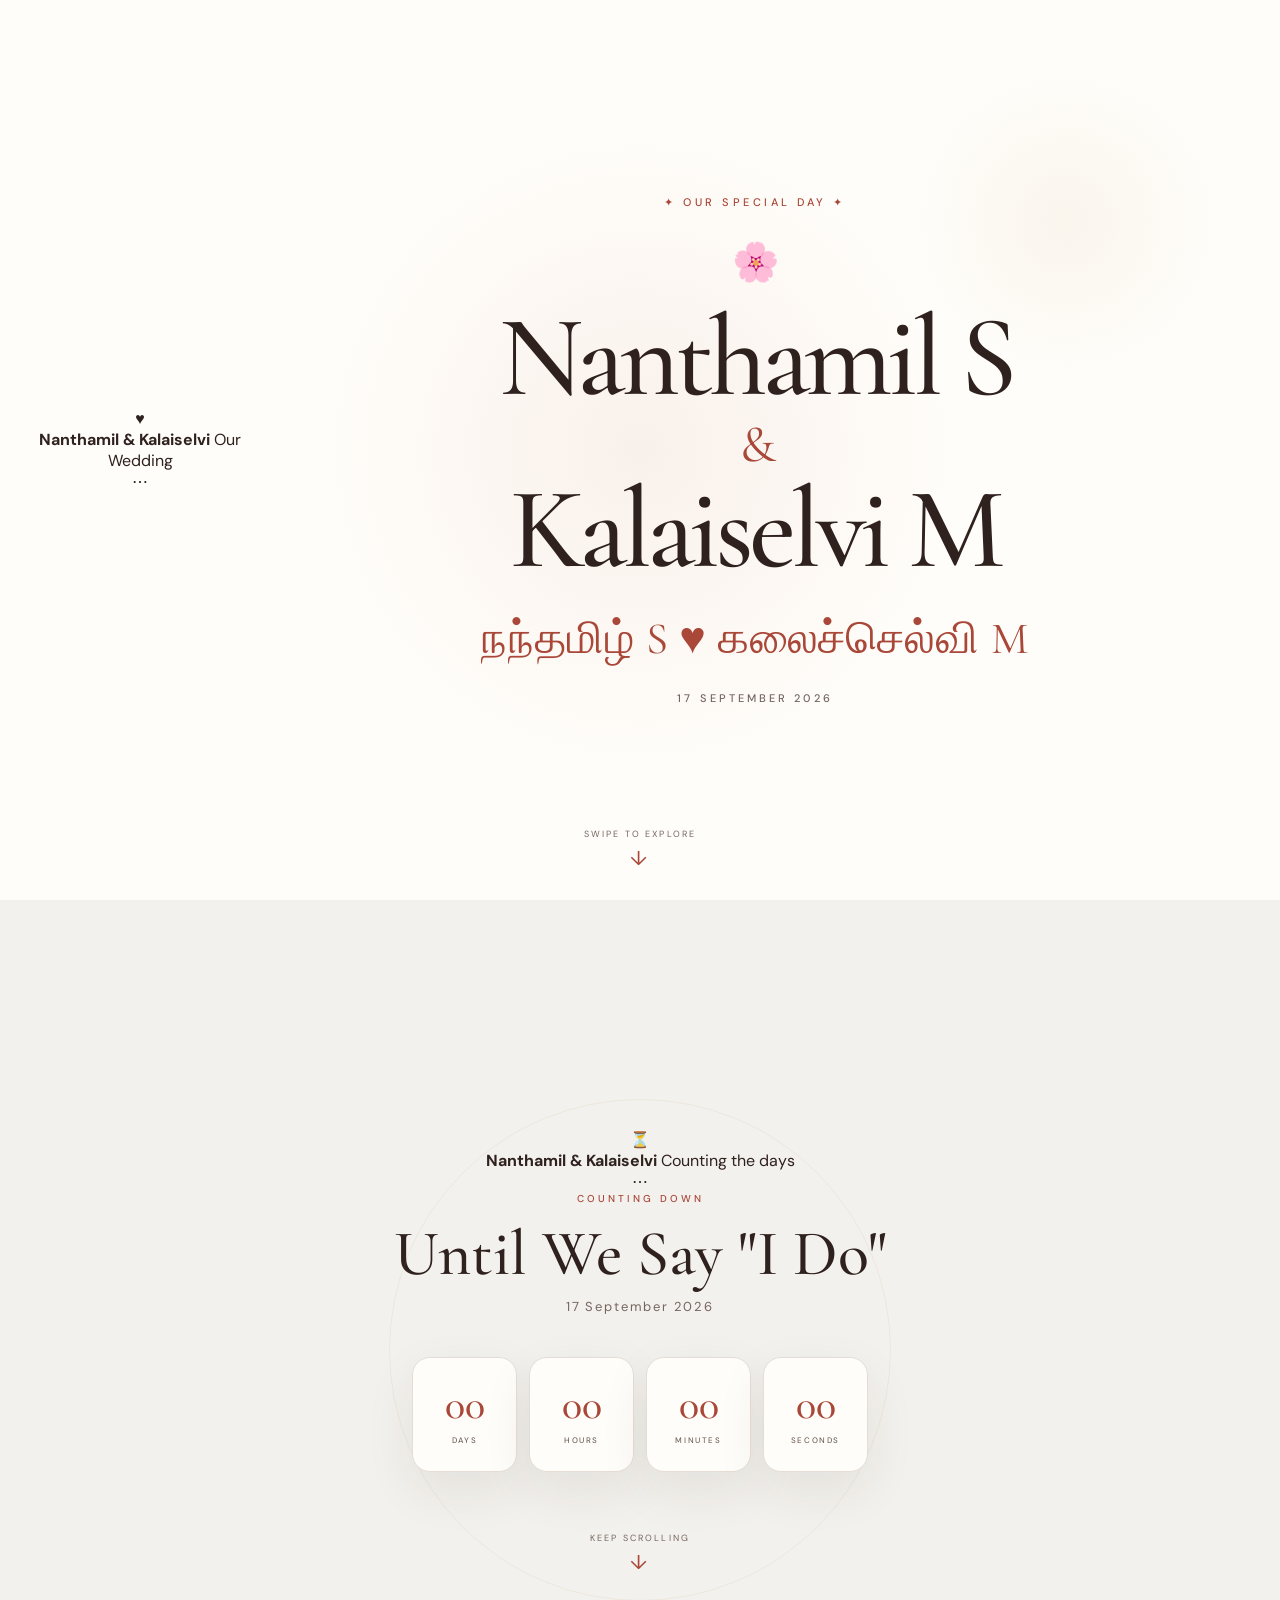
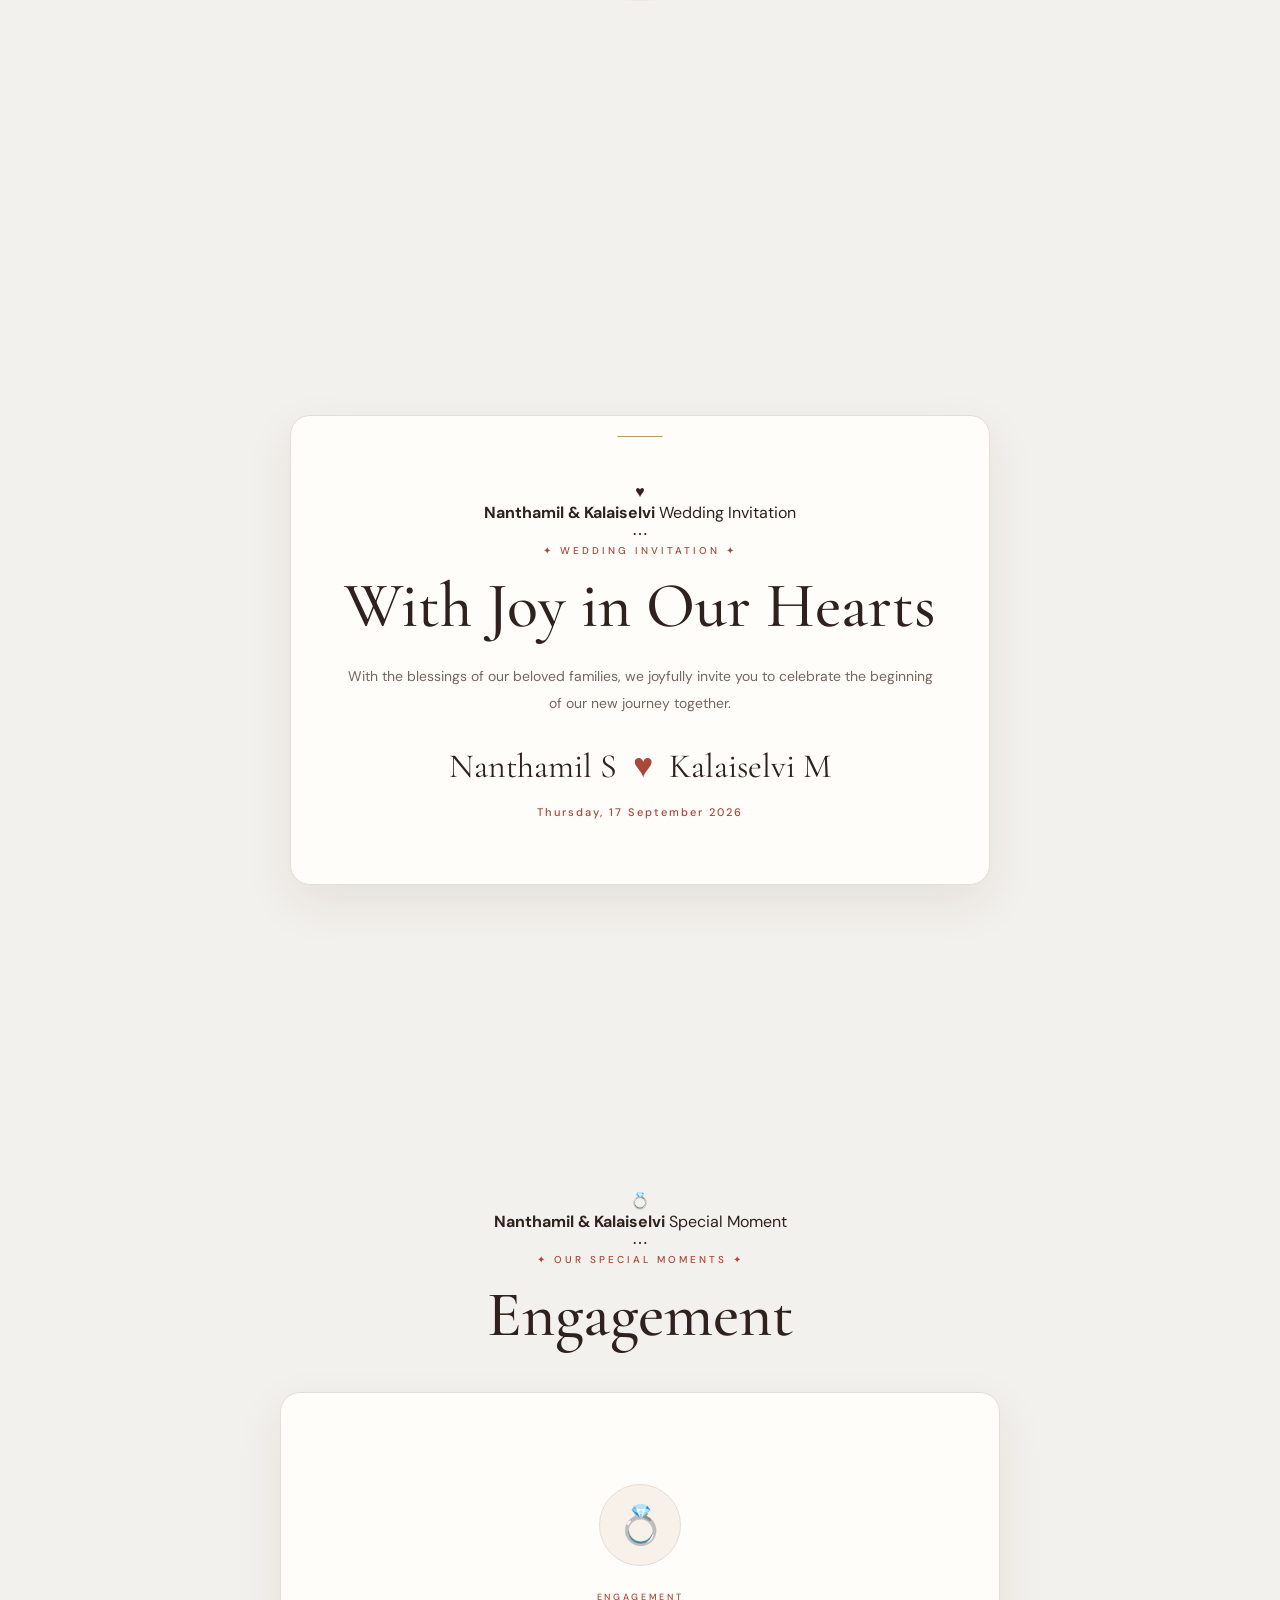
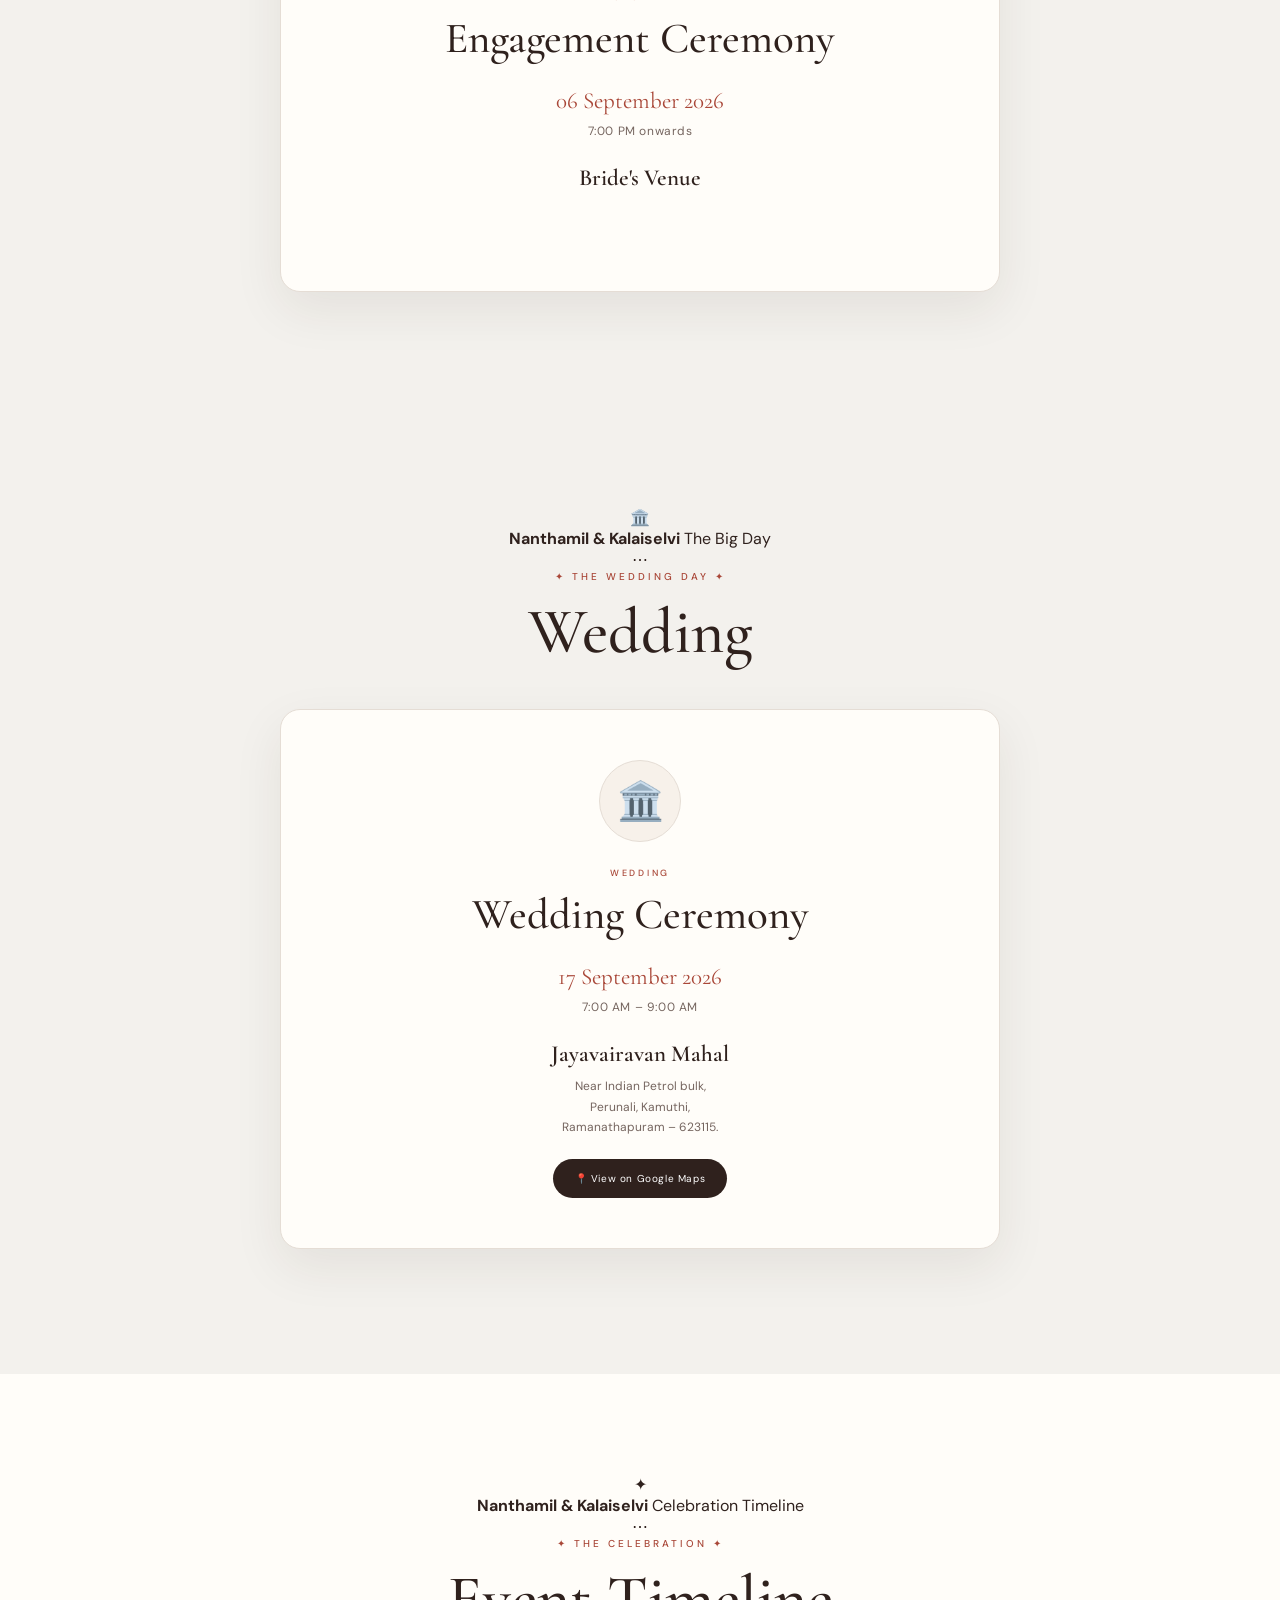
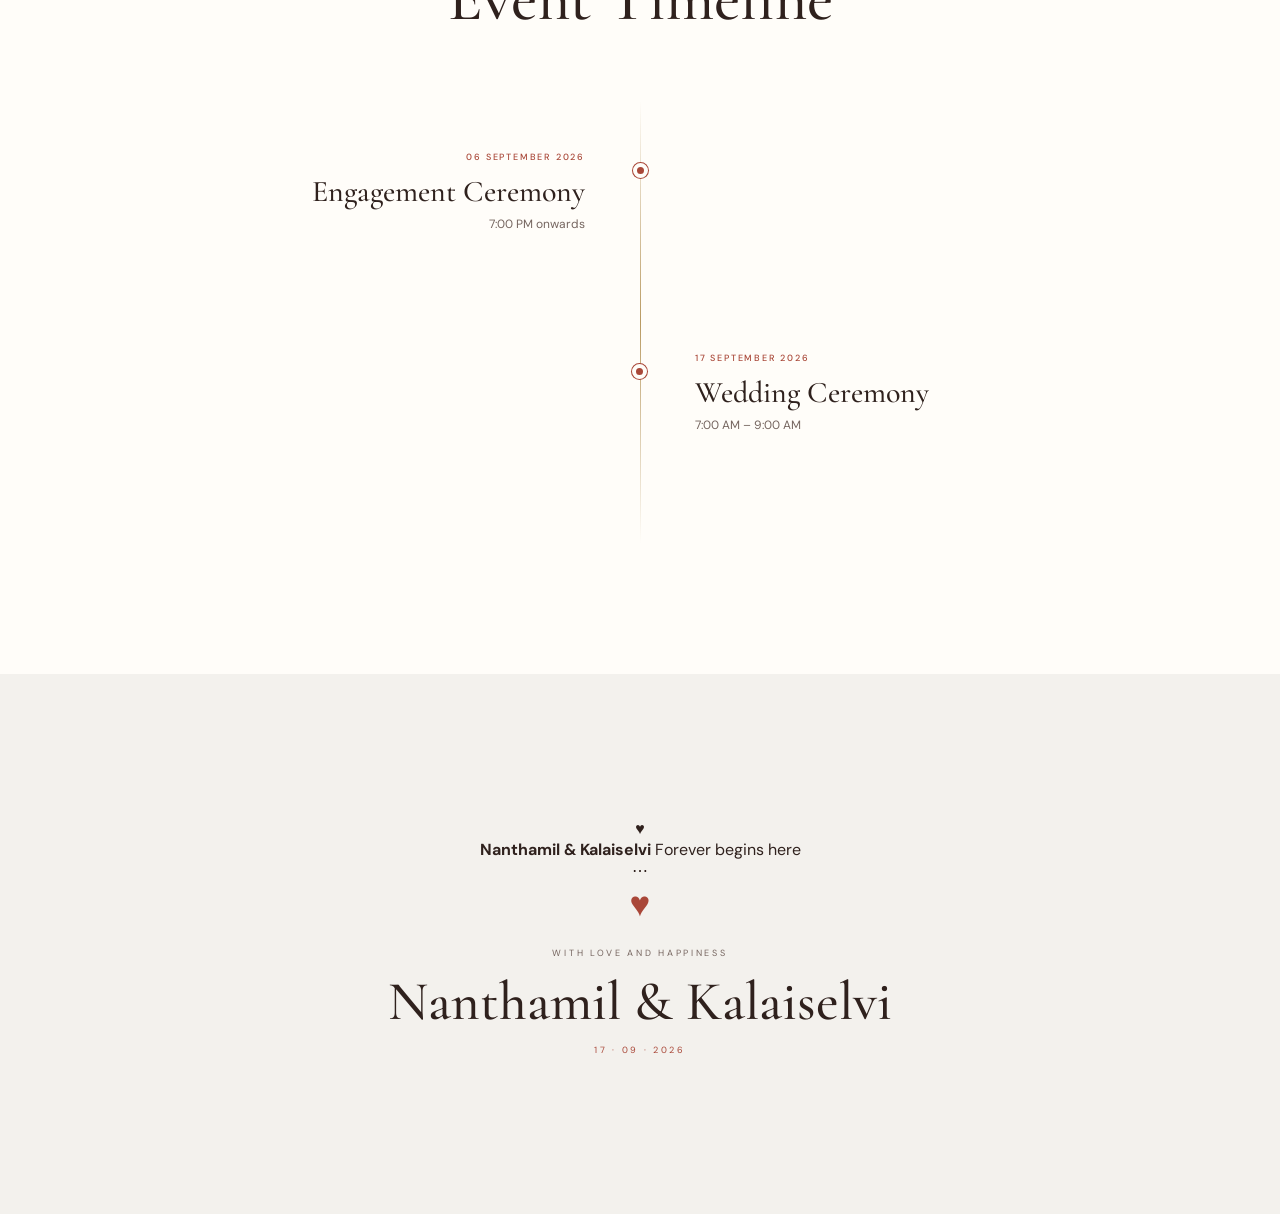
==== commit 9397de86: "Update index.html" ====
--- a/index.html
+++ b/index.html
@@ -25,20 +25,59 @@
 
 
     <!-- =====================================================
-         HERO
+         POST 01 — HERO
          ===================================================== -->
 
-    <section class="hero-section">
+    <section class="hero-section reveal">
+
+
+        <!-- Instagram-style post header -->
+
+        <div class="post-header">
+
+            <div class="post-profile">
+
+                <div class="profile-circle">
+                    ♥
+                </div>
+
+                <div class="profile-info">
+
+                    <strong>
+                        Nanthamil & Kalaiselvi
+                    </strong>
+
+                    <span>
+                        Our Wedding
+                    </span>
+
+                </div>
+
+            </div>
+
+
+            <div class="post-menu">
+                ⋯
+            </div>
+
+        </div>
+
+
+
+        <!-- Hero content -->
 
         <div class="hero-content">
+
 
             <div class="hero-label">
                 ✦ OUR SPECIAL DAY ✦
             </div>
 
+
             <div class="hero-flower">
                 🌸
             </div>
+
 
             <h1 class="hero-title">
 
@@ -57,7 +96,7 @@
             </h1>
 
 
-            <!-- Tamil names only -->
+            <!-- Tamil names -->
 
             <div class="hero-tamil">
 
@@ -73,104 +112,17 @@
             </div>
 
 
-            <div class="scroll-hint">
-
-                <span>SCROLL TO EXPLORE</span>
-
-                <div class="scroll-arrow">
-                    ↓
-                </div>
-
-            </div>
-
-        </div>
-
-    </section>
-
-
-
-    <!-- =====================================================
-         COUNTDOWN
-         ===================================================== -->
-
-    <section class="countdown-section reveal">
-
-        <div class="section-label">
-            COUNTING DOWN
-        </div>
-
-
-        <h2>
-            Until We Say "I Do"
-        </h2>
-
-
-        <p class="countdown-date">
-            17 September 2026
-        </p>
-
-
-        <div class="countdown">
-
-
-            <div class="countdown-box">
-
-                <span id="days">
-                    00
-                </span>
-
-                <small>
-                    DAYS
-                </small>
-
-            </div>
-
-
-            <div class="countdown-box">
-
-                <span id="hours">
-                    00
-                </span>
-
-                <small>
-                    HOURS
-                </small>
-
-            </div>
-
-
-            <div class="countdown-box">
-
-                <span id="minutes">
-                    00
-                </span>
-
-                <small>
-                    MINUTES
-                </small>
-
-            </div>
-
-
-            <div class="countdown-box">
-
-                <span id="seconds">
-                    00
-                </span>
-
-                <small>
-                    SECONDS
-                </small>
-
-            </div>
-
-
-        </div>
-
-
-        <div class="scroll-hint section-scroll">
-
-            <span>KEEP SCROLLING</span>
+        </div>
+
+
+
+        <!-- Scroll -->
+
+        <div class="scroll-hint">
+
+            <span>
+                SWIPE TO EXPLORE
+            </span>
 
             <div class="scroll-arrow">
                 ↓
@@ -178,19 +130,201 @@
 
         </div>
 
+
     </section>
 
 
 
     <!-- =====================================================
-         INVITATION
+         POST 02 — COUNTDOWN
          ===================================================== -->
 
+    <section class="countdown-section reveal">
+
+
+        <!-- Post header -->
+
+        <div class="post-header">
+
+
+            <div class="post-profile">
+
+                <div class="profile-circle">
+                    ⏳
+                </div>
+
+
+                <div class="profile-info">
+
+                    <strong>
+                        Nanthamil & Kalaiselvi
+                    </strong>
+
+                    <span>
+                        Counting the days
+                    </span>
+
+                </div>
+
+            </div>
+
+
+            <div class="post-menu">
+                ⋯
+            </div>
+
+
+        </div>
+
+
+
+        <!-- Countdown -->
+
+        <div class="countdown-content">
+
+
+            <div class="section-label">
+                COUNTING DOWN
+            </div>
+
+
+            <h2>
+                Until We Say "I Do"
+            </h2>
+
+
+            <p class="countdown-date">
+                17 September 2026
+            </p>
+
+
+
+            <div class="countdown">
+
+
+                <div class="countdown-box">
+
+                    <span id="days">
+                        00
+                    </span>
+
+                    <small>
+                        DAYS
+                    </small>
+
+                </div>
+
+
+                <div class="countdown-box">
+
+                    <span id="hours">
+                        00
+                    </span>
+
+                    <small>
+                        HOURS
+                    </small>
+
+                </div>
+
+
+                <div class="countdown-box">
+
+                    <span id="minutes">
+                        00
+                    </span>
+
+                    <small>
+                        MINUTES
+                    </small>
+
+                </div>
+
+
+                <div class="countdown-box">
+
+                    <span id="seconds">
+                        00
+                    </span>
+
+                    <small>
+                        SECONDS
+                    </small>
+
+                </div>
+
+
+            </div>
+
+
+        </div>
+
+
+
+        <div class="scroll-hint section-scroll">
+
+            <span>
+                KEEP SCROLLING
+            </span>
+
+            <div class="scroll-arrow">
+                ↓
+            </div>
+
+        </div>
+
+
+    </section>
+
+
+
+    <!-- =====================================================
+         POST 03 — INVITATION
+         ===================================================== -->
+
     <section class="invitation-section reveal">
 
 
         <div class="invitation-card">
 
+
+            <!-- Instagram header -->
+
+            <div class="post-header">
+
+
+                <div class="post-profile">
+
+                    <div class="profile-circle">
+                        ♥
+                    </div>
+
+
+                    <div class="profile-info">
+
+                        <strong>
+                            Nanthamil & Kalaiselvi
+                        </strong>
+
+                        <span>
+                            Wedding Invitation
+                        </span>
+
+                    </div>
+
+                </div>
+
+
+                <div class="post-menu">
+                    ⋯
+                </div>
+
+
+            </div>
+
+
+
+            <!-- Invitation -->
 
             <div class="section-label">
                 ✦ WEDDING INVITATION ✦
@@ -214,7 +348,11 @@
             <div class="invitation-names">
 
                 Nanthamil S
-                <span>♥</span>
+
+                <span>
+                    ♥
+                </span>
+
                 Kalaiselvi M
 
             </div>
@@ -229,34 +367,71 @@
 
         </div>
 
+
     </section>
 
 
 
     <!-- =====================================================
-         EVENTS
+         POST 04 — ENGAGEMENT
          ===================================================== -->
 
-    <section class="events-section">
-
-
-        <div class="events-header reveal">
+    <section class="events-section reveal">
+
+
+        <div class="events-header">
+
+
+            <div class="post-header">
+
+
+                <div class="post-profile">
+
+                    <div class="profile-circle">
+                        💍
+                    </div>
+
+
+                    <div class="profile-info">
+
+                        <strong>
+                            Nanthamil & Kalaiselvi
+                        </strong>
+
+                        <span>
+                            Special Moment
+                        </span>
+
+                    </div>
+
+                </div>
+
+
+                <div class="post-menu">
+                    ⋯
+                </div>
+
+
+            </div>
+
 
             <div class="section-label">
                 ✦ OUR SPECIAL MOMENTS ✦
             </div>
 
+
             <h2>
-                Events
+                Engagement
             </h2>
 
-        </div>
-
-
-
-        <!-- ENGAGEMENT -->
-
-        <div class="event-card reveal">
+
+        </div>
+
+
+
+        <!-- Engagement card -->
+
+        <div class="event-card">
 
 
             <div class="event-icon">
@@ -264,189 +439,261 @@
             </div>
 
 
-            <div>
-
-                <div class="event-type">
-                    ENGAGEMENT
-                </div>
+            <div class="event-type">
+                ENGAGEMENT
+            </div>
+
+
+            <h3>
+                Engagement Ceremony
+            </h3>
+
+
+            <div class="event-date">
+                06 September 2026
+            </div>
+
+
+            <div class="event-time">
+                7:00 PM onwards
+            </div>
+
+
+            <div class="venue-name">
+                Bride's Venue
+            </div>
+
+
+        </div>
+
+
+    </section>
+
+
+
+    <!-- =====================================================
+         POST 05 — WEDDING
+         ===================================================== -->
+
+    <section class="events-section reveal">
+
+
+        <div class="events-header">
+
+
+            <div class="post-header">
+
+
+                <div class="post-profile">
+
+                    <div class="profile-circle">
+                        🏛️
+                    </div>
+
+
+                    <div class="profile-info">
+
+                        <strong>
+                            Nanthamil & Kalaiselvi
+                        </strong>
+
+                        <span>
+                            The Big Day
+                        </span>
+
+                    </div>
+
+                </div>
+
+
+                <div class="post-menu">
+                    ⋯
+                </div>
+
+
+            </div>
+
+
+            <div class="section-label">
+                ✦ THE WEDDING DAY ✦
+            </div>
+
+
+            <h2>
+                Wedding
+            </h2>
+
+
+        </div>
+
+
+
+        <!-- Wedding card -->
+
+        <div class="event-card">
+
+
+            <div class="event-icon">
+                🏛️
+            </div>
+
+
+            <div class="event-type">
+                WEDDING
+            </div>
+
+
+            <h3>
+                Wedding Ceremony
+            </h3>
+
+
+            <div class="event-date">
+                17 September 2026
+            </div>
+
+
+            <div class="event-time">
+                7:00 AM – 9:00 AM
+            </div>
+
+
+            <div class="venue-name">
+                Jayavairavan Mahal
+            </div>
+
+
+            <div class="venue-address">
+
+                Near Indian Petrol bulk,<br>
+                Perunali, Kamuthi,<br>
+                Ramanathapuram – 623115.
+
+            </div>
+
+
+            <a
+                href="https://maps.app.goo.gl/m7ZkYisUsNyrv8iS7"
+                target="_blank"
+                rel="noopener"
+                class="map-button">
+
+                📍 View on Google Maps
+
+            </a>
+
+
+        </div>
+
+
+    </section>
+
+
+
+    <!-- =====================================================
+         POST 06 — EVENT TIMELINE
+         ===================================================== -->
+
+    <section class="timeline-section reveal">
+
+
+        <div class="timeline-header">
+
+
+            <div class="post-header">
+
+
+                <div class="post-profile">
+
+                    <div class="profile-circle">
+                        ✦
+                    </div>
+
+
+                    <div class="profile-info">
+
+                        <strong>
+                            Nanthamil & Kalaiselvi
+                        </strong>
+
+                        <span>
+                            Celebration Timeline
+                        </span>
+
+                    </div>
+
+                </div>
+
+
+                <div class="post-menu">
+                    ⋯
+                </div>
+
+
+            </div>
+
+
+            <div class="section-label">
+                ✦ THE CELEBRATION ✦
+            </div>
+
+
+            <h2>
+                Event Timeline
+            </h2>
+
+
+        </div>
+
+
+
+        <div class="timeline">
+
+
+            <!-- Engagement -->
+
+            <div class="timeline-item reveal">
+
+
+                <div class="timeline-dot"></div>
+
+
+                <div class="timeline-date">
+                    06 SEPTEMBER 2026
+                </div>
+
 
                 <h3>
                     Engagement Ceremony
                 </h3>
 
-            </div>
-
-
-            <div>
-
-                <div class="event-date">
-                    06 September 2026
-                </div>
-
-                <div class="event-time">
+
+                <p>
                     7:00 PM onwards
-                </div>
-
-            </div>
-
-
-            <div>
-
-                <div class="venue-name">
-                    Engagement Venue
-                </div>
-
-                <div class="venue-address">
-                    Bride's Venue
-                </div>
-
-            </div>
-
-
-        </div>
-
-
-
-        <!-- WEDDING -->
-
-        <div class="event-card reveal">
-
-
-            <div class="event-icon">
-                🏛️
-            </div>
-
-
-            <div>
-
-                <div class="event-type">
-                    WEDDING
-                </div>
+                </p>
+
+
+            </div>
+
+
+
+            <!-- Wedding -->
+
+            <div class="timeline-item reveal">
+
+
+                <div class="timeline-dot"></div>
+
+
+                <div class="timeline-date">
+                    17 SEPTEMBER 2026
+                </div>
+
 
                 <h3>
                     Wedding Ceremony
                 </h3>
 
-            </div>
-
-
-            <div>
-
-                <div class="event-date">
-                    17 September 2026
-                </div>
-
-                <div class="event-time">
-                    7:00 AM – 9:00 AM
-                </div>
-
-            </div>
-
-
-            <div>
-
-                <div class="venue-name">
-                    Jayavairavan Mahal
-                </div>
-
-
-                <div class="venue-address">
-
-                    Near Indian Petrol bulk,<br>
-                    Perunali, Kamuthi,<br>
-                    Ramanathapuram – 623115.
-
-                </div>
-
-
-                <a
-                    href="https://maps.app.goo.gl/m7ZkYisUsNyrv8iS7"
-                    target="_blank"
-                    rel="noopener"
-                    class="map-button">
-
-                    📍 View on Google Maps
-
-                </a>
-
-            </div>
-
-
-        </div>
-
-
-    </section>
-
-
-
-    <!-- =====================================================
-         EVENT TIMELINE
-         ===================================================== -->
-
-    <section class="timeline-section">
-
-
-        <div class="timeline-header reveal">
-
-            <div class="section-label">
-                ✦ THE CELEBRATION ✦
-            </div>
-
-            <h2>
-                Event Timeline
-            </h2>
-
-        </div>
-
-
-
-        <div class="timeline">
-
-
-            <!-- ENGAGEMENT -->
-
-            <div class="timeline-item reveal">
-
-
-                <div class="timeline-dot"></div>
-
-
-                <div class="timeline-date">
-                    06 SEPTEMBER 2026
-                </div>
-
-
-                <h3>
-                    Engagement Ceremony
-                </h3>
-
-
-                <p>
-                    7:00 PM onwards
-                </p>
-
-
-            </div>
-
-
-
-            <!-- WEDDING -->
-
-            <div class="timeline-item reveal">
-
-
-                <div class="timeline-dot"></div>
-
-
-                <div class="timeline-date">
-                    17 SEPTEMBER 2026
-                </div>
-
-
-                <h3>
-                    Wedding Ceremony
-                </h3>
-
 
                 <p>
                     7:00 AM – 9:00 AM
@@ -464,13 +711,49 @@
 
 
     <!-- =====================================================
-         FOOTER
+         POST 07 — FOOTER
          ===================================================== -->
 
     <section class="footer reveal">
 
 
-        <div>
+        <div class="footer-content">
+
+
+            <div class="post-header">
+
+
+                <div class="post-profile">
+
+
+                    <div class="profile-circle">
+                        ♥
+                    </div>
+
+
+                    <div class="profile-info">
+
+                        <strong>
+                            Nanthamil & Kalaiselvi
+                        </strong>
+
+                        <span>
+                            Forever begins here
+                        </span>
+
+                    </div>
+
+
+                </div>
+
+
+                <div class="post-menu">
+                    ⋯
+                </div>
+
+
+            </div>
+
 
 
             <div class="footer-heart">
@@ -502,6 +785,7 @@
 </main>
 
 
+
 <script src="script.js"></script>
 
 
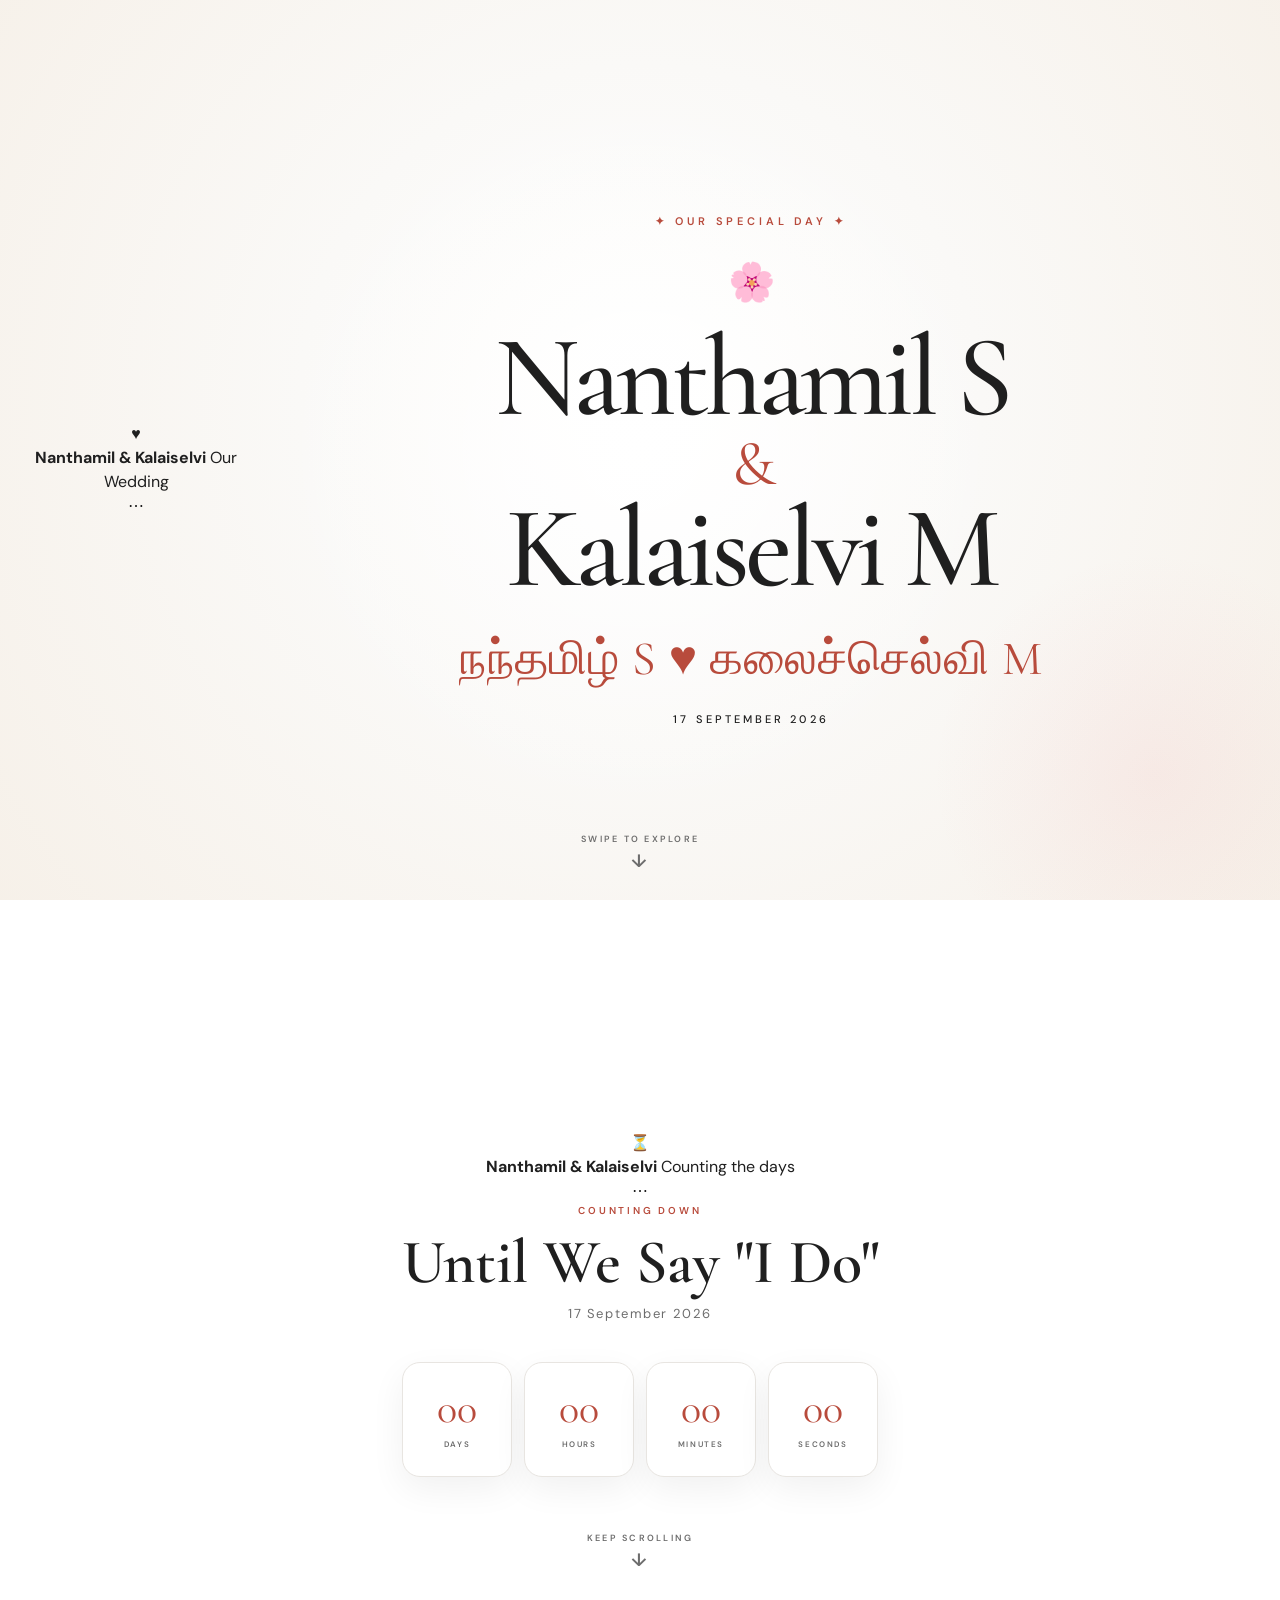
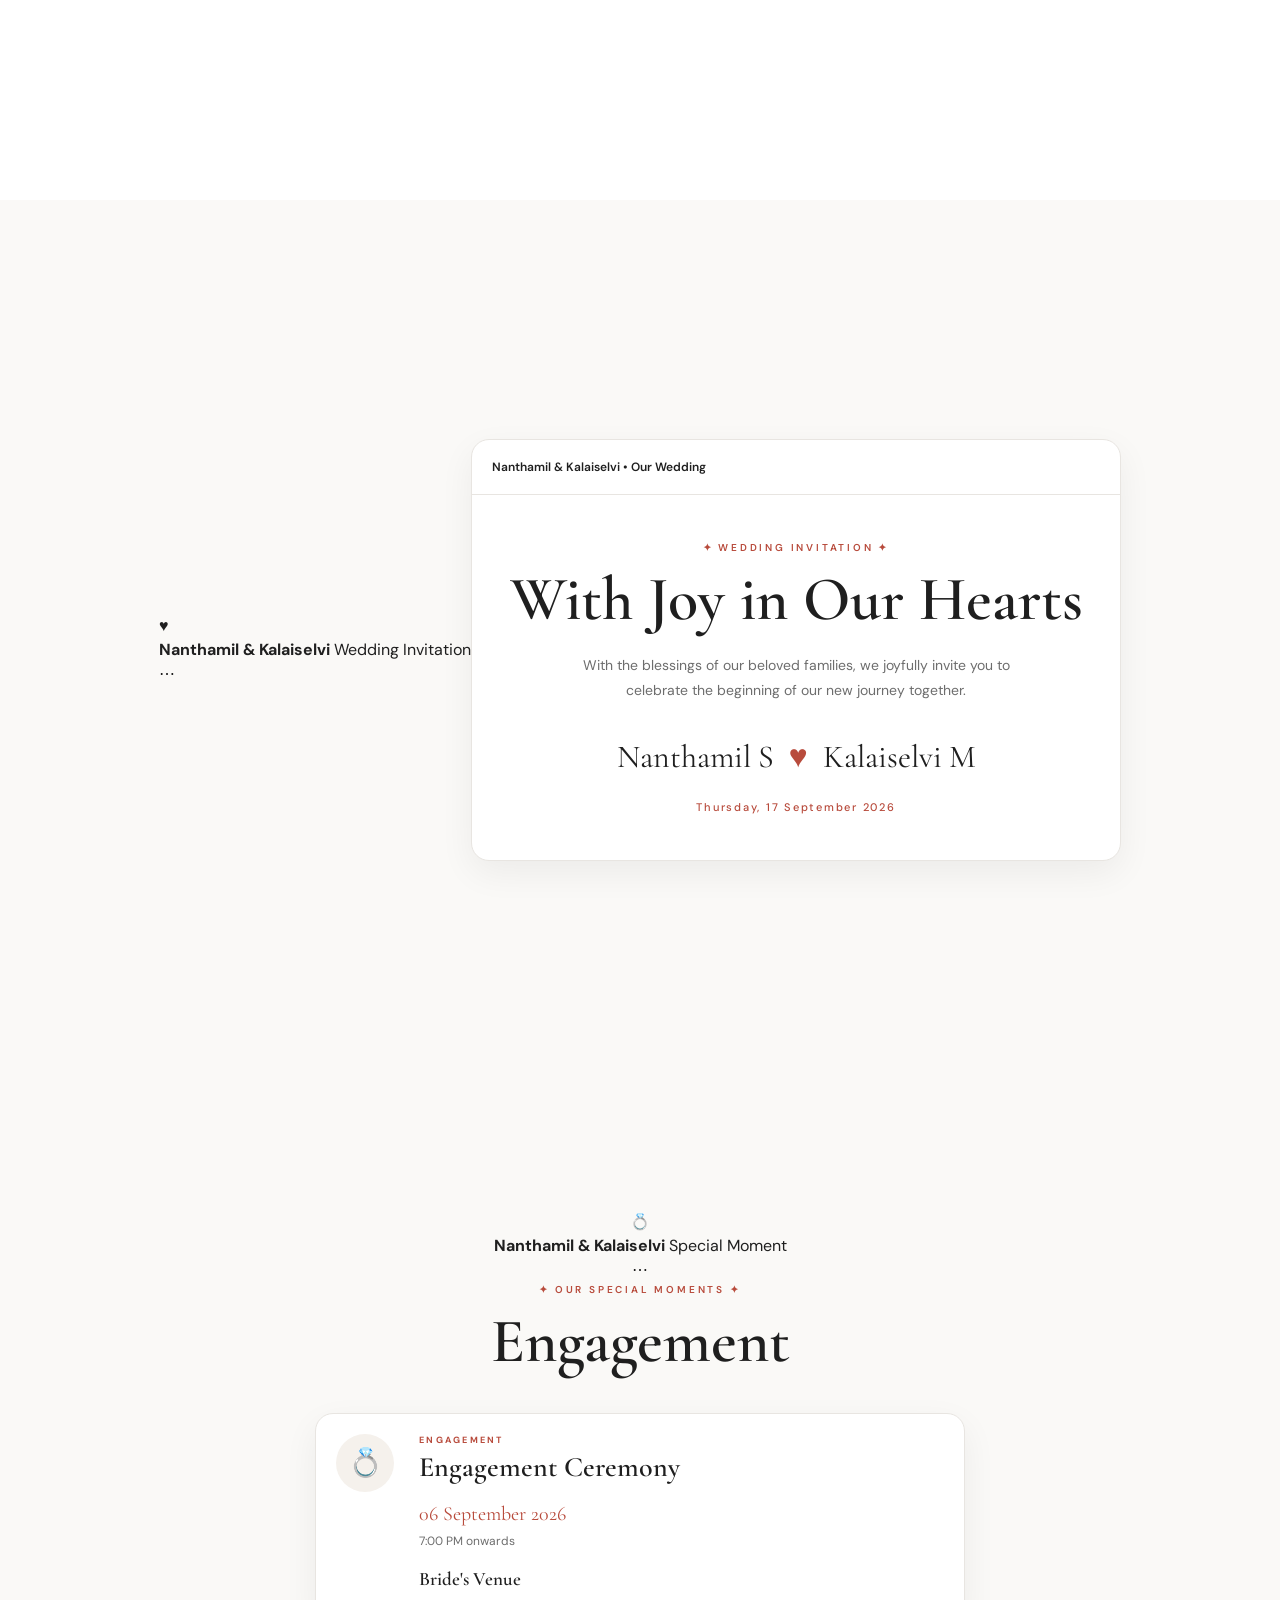
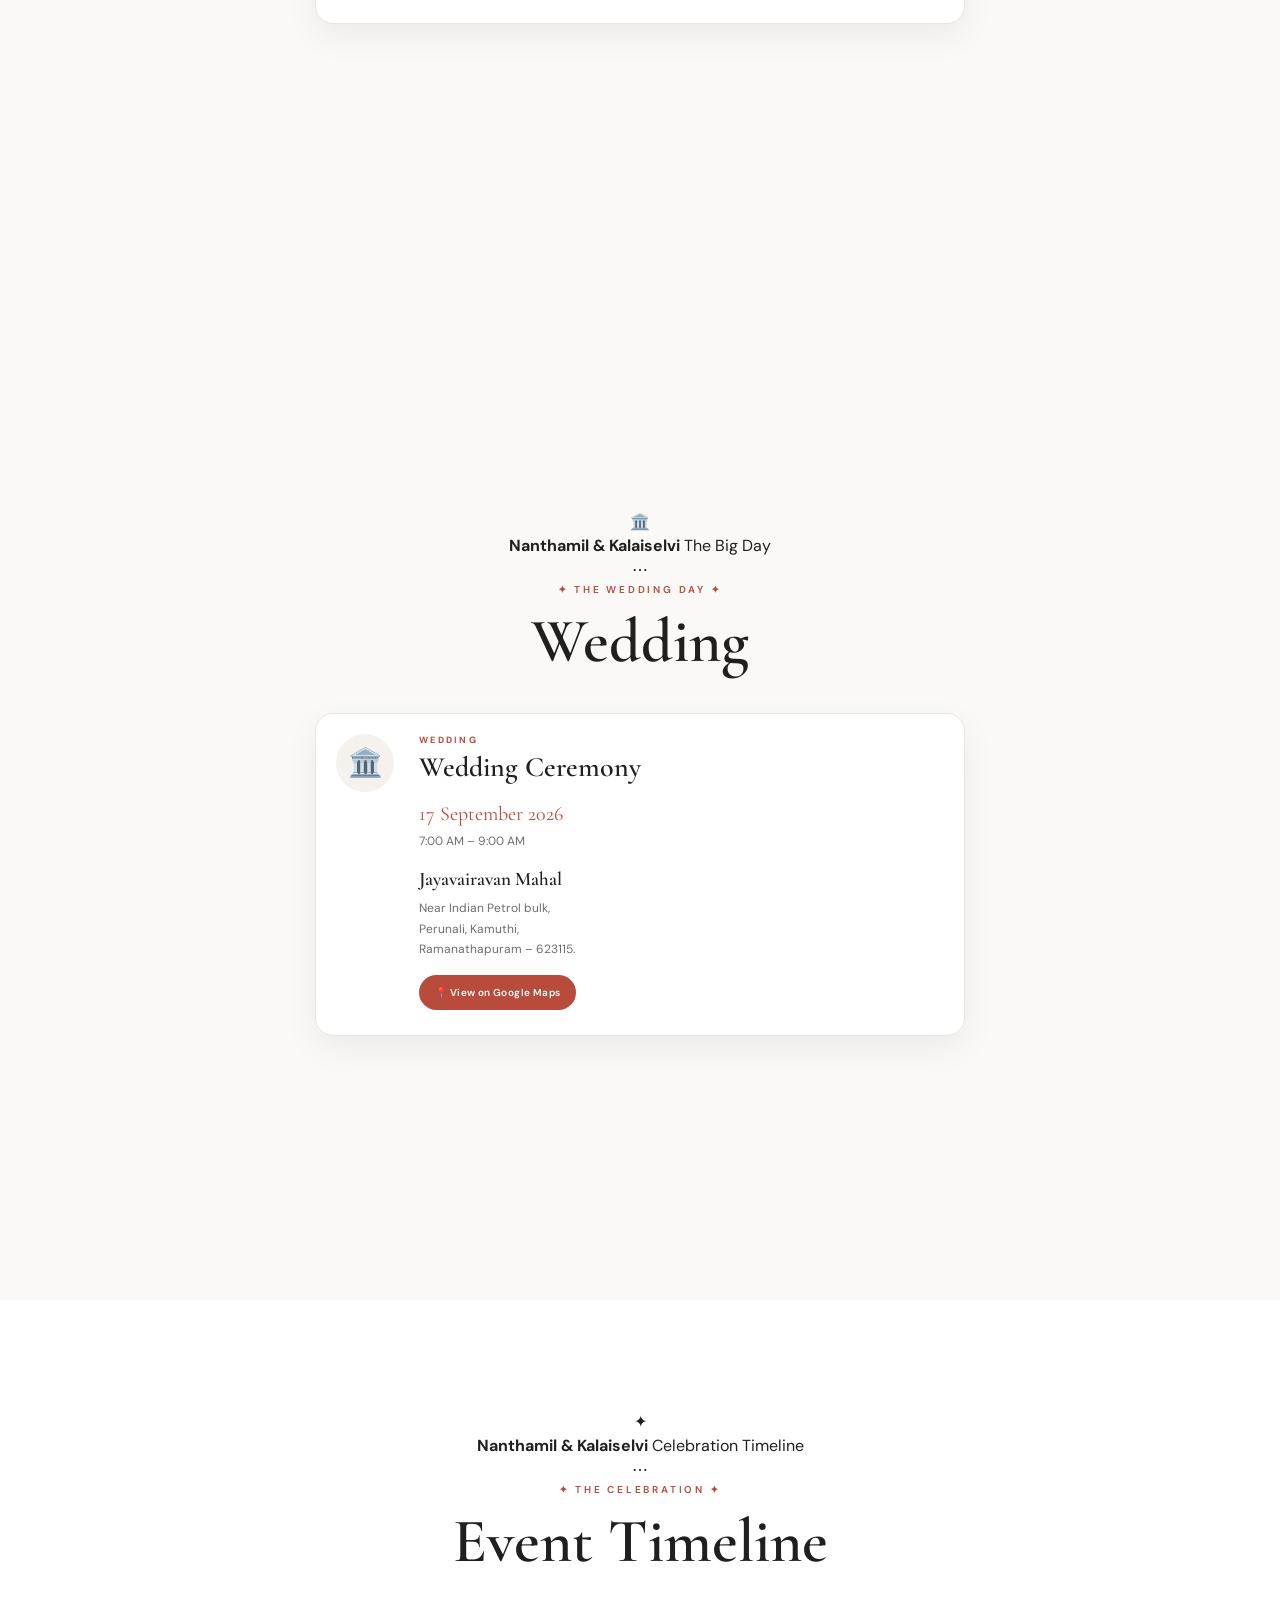
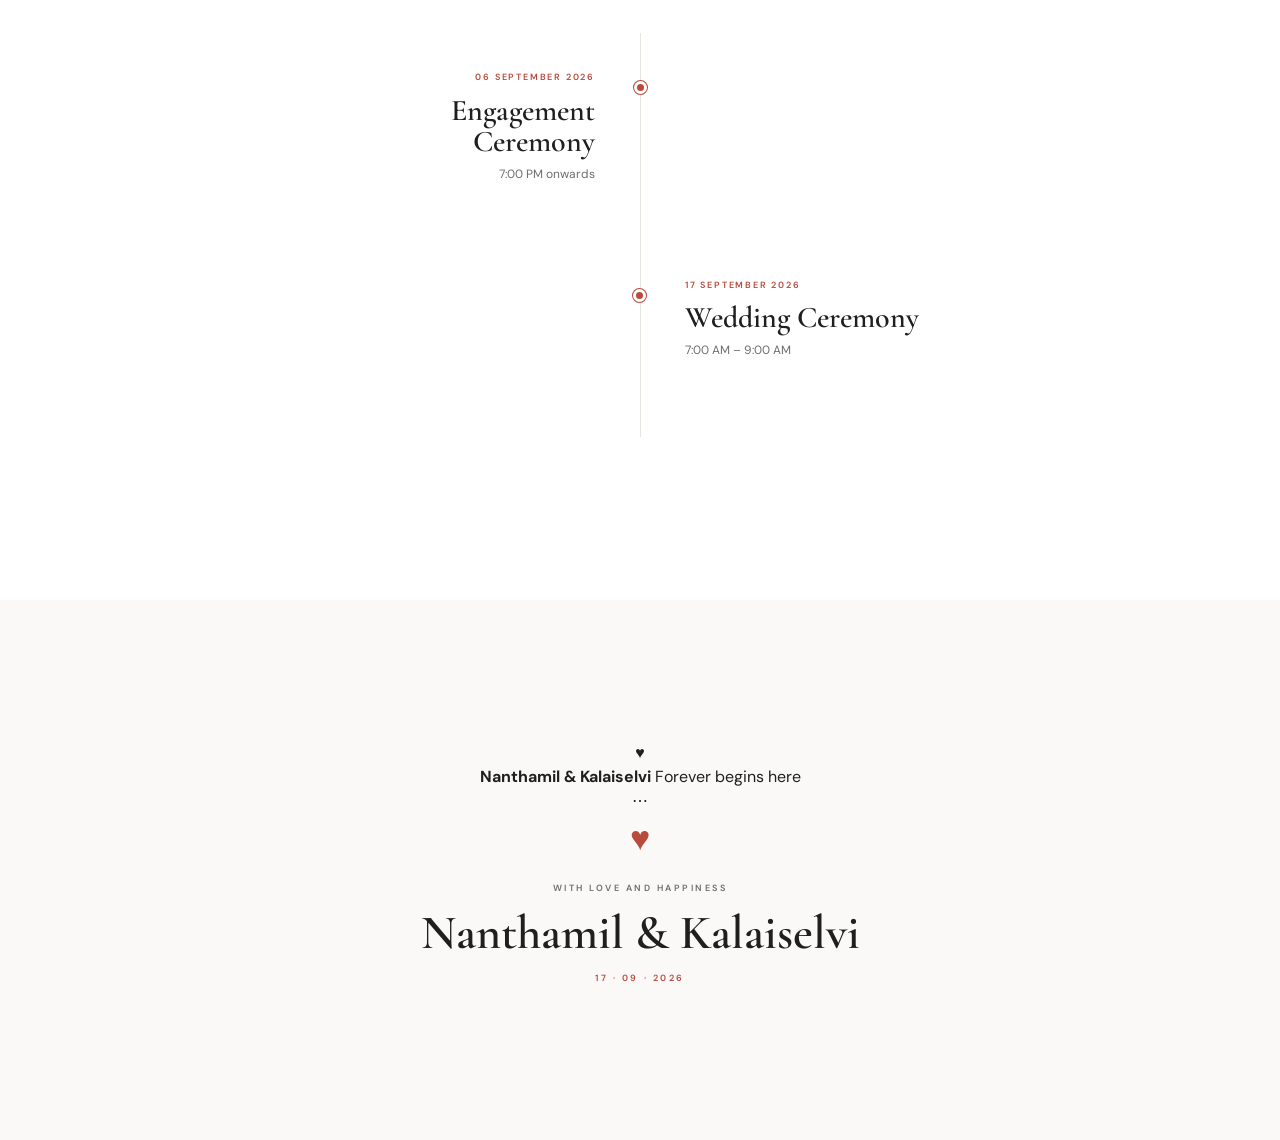
==== commit 623a914e: "Update index.html" ====
--- a/index.html
+++ b/index.html
@@ -30,8 +30,7 @@
 
     <section class="hero-section reveal">
 
-
-        <!-- Instagram-style post header -->
+        <!-- Instagram-style header -->
 
         <div class="post-header">
 
@@ -63,11 +62,9 @@
         </div>
 
 
-
         <!-- Hero content -->
 
         <div class="hero-content">
-
 
             <div class="hero-label">
                 ✦ OUR SPECIAL DAY ✦
@@ -96,27 +93,19 @@
             </h1>
 
 
-            <!-- Tamil names -->
-
             <div class="hero-tamil">
-
                 நந்தமிழ் S ♥ கலைச்செல்வி M
-
             </div>
 
 
             <div class="hero-date">
-
                 17 SEPTEMBER 2026
-
-            </div>
-
-
-        </div>
-
-
-
-        <!-- Scroll -->
+            </div>
+
+        </div>
+
+
+        <!-- Scroll indicator -->
 
         <div class="scroll-hint">
 
@@ -130,7 +119,6 @@
 
         </div>
 
-
     </section>
 
 
@@ -142,17 +130,15 @@
     <section class="countdown-section reveal">
 
 
-        <!-- Post header -->
+        <!-- Instagram-style header -->
 
         <div class="post-header">
-
 
             <div class="post-profile">
 
                 <div class="profile-circle">
                     ⏳
                 </div>
-
 
                 <div class="profile-info">
 
@@ -173,15 +159,12 @@
                 ⋯
             </div>
 
-
-        </div>
-
-
-
-        <!-- Countdown -->
+        </div>
+
+
+        <!-- Countdown content -->
 
         <div class="countdown-content">
-
 
             <div class="section-label">
                 COUNTING DOWN
@@ -198,9 +181,7 @@
             </p>
 
 
-
             <div class="countdown">
-
 
                 <div class="countdown-box">
 
@@ -253,13 +234,12 @@
 
                 </div>
 
-
-            </div>
-
-
-        </div>
-
-
+            </div>
+
+        </div>
+
+
+        <!-- Scroll -->
 
         <div class="scroll-hint section-scroll">
 
@@ -273,7 +253,6 @@
 
         </div>
 
-
     </section>
 
 
@@ -285,13 +264,429 @@
     <section class="invitation-section reveal">
 
 
+        <!-- Instagram-style header -->
+
+        <div class="post-header">
+
+            <div class="post-profile">
+
+                <div class="profile-circle">
+                    ♥
+                </div>
+
+                <div class="profile-info">
+
+                    <strong>
+                        Nanthamil & Kalaiselvi
+                    </strong>
+
+                    <span>
+                        Wedding Invitation
+                    </span>
+
+                </div>
+
+            </div>
+
+
+            <div class="post-menu">
+                ⋯
+            </div>
+
+        </div>
+
+
+        <!-- Invitation content -->
+
         <div class="invitation-card">
 
 
-            <!-- Instagram header -->
+            <div class="section-label">
+                ✦ WEDDING INVITATION ✦
+            </div>
+
+
+            <h2>
+                With Joy in Our Hearts
+            </h2>
+
+
+            <p>
+                With the blessings of our beloved families,
+                we joyfully invite you to celebrate the
+                beginning of our new journey together.
+            </p>
+
+
+            <div class="invitation-names">
+
+                Nanthamil S
+
+                <span>
+                    ♥
+                </span>
+
+                Kalaiselvi M
+
+            </div>
+
+
+            <div class="invitation-date">
+                Thursday, 17 September 2026
+            </div>
+
+
+        </div>
+
+    </section>
+
+
+
+    <!-- =====================================================
+         POST 04 — ENGAGEMENT
+         ===================================================== -->
+
+    <section class="events-section reveal">
+
+
+        <!-- Post header -->
+
+        <div class="events-header">
 
             <div class="post-header">
 
+                <div class="post-profile">
+
+                    <div class="profile-circle">
+                        💍
+                    </div>
+
+                    <div class="profile-info">
+
+                        <strong>
+                            Nanthamil & Kalaiselvi
+                        </strong>
+
+                        <span>
+                            Special Moment
+                        </span>
+
+                    </div>
+
+                </div>
+
+
+                <div class="post-menu">
+                    ⋯
+                </div>
+
+            </div>
+
+
+            <div class="section-label">
+                ✦ OUR SPECIAL MOMENTS ✦
+            </div>
+
+
+            <h2>
+                Engagement
+            </h2>
+
+        </div>
+
+
+        <!-- Engagement -->
+
+        <div class="event-card">
+
+
+            <div class="event-icon">
+                💍
+            </div>
+
+
+            <div class="event-details">
+
+                <div class="event-type">
+                    ENGAGEMENT
+                </div>
+
+                <h3>
+                    Engagement Ceremony
+                </h3>
+
+            </div>
+
+
+            <div class="event-info">
+
+                <div class="event-date">
+                    06 September 2026
+                </div>
+
+                <div class="event-time">
+                    7:00 PM onwards
+                </div>
+
+            </div>
+
+
+            <div class="event-venue">
+
+                <div class="venue-name">
+                    Bride's Venue
+                </div>
+
+            </div>
+
+
+        </div>
+
+    </section>
+
+
+
+    <!-- =====================================================
+         POST 05 — WEDDING
+         ===================================================== -->
+
+    <section class="events-section reveal">
+
+
+        <!-- Post header -->
+
+        <div class="events-header">
+
+            <div class="post-header">
+
+                <div class="post-profile">
+
+                    <div class="profile-circle">
+                        🏛️
+                    </div>
+
+                    <div class="profile-info">
+
+                        <strong>
+                            Nanthamil & Kalaiselvi
+                        </strong>
+
+                        <span>
+                            The Big Day
+                        </span>
+
+                    </div>
+
+                </div>
+
+
+                <div class="post-menu">
+                    ⋯
+                </div>
+
+            </div>
+
+
+            <div class="section-label">
+                ✦ THE WEDDING DAY ✦
+            </div>
+
+
+            <h2>
+                Wedding
+            </h2>
+
+        </div>
+
+
+        <!-- Wedding -->
+
+        <div class="event-card">
+
+
+            <div class="event-icon">
+                🏛️
+            </div>
+
+
+            <div class="event-details">
+
+                <div class="event-type">
+                    WEDDING
+                </div>
+
+                <h3>
+                    Wedding Ceremony
+                </h3>
+
+            </div>
+
+
+            <div class="event-info">
+
+                <div class="event-date">
+                    17 September 2026
+                </div>
+
+                <div class="event-time">
+                    7:00 AM – 9:00 AM
+                </div>
+
+            </div>
+
+
+            <div class="event-venue">
+
+                <div class="venue-name">
+                    Jayavairavan Mahal
+                </div>
+
+                <div class="venue-address">
+
+                    Near Indian Petrol bulk,<br>
+                    Perunali, Kamuthi,<br>
+                    Ramanathapuram – 623115.
+
+                </div>
+
+                <a
+                    href="https://maps.app.goo.gl/m7ZkYisUsNyrv8iS7"
+                    target="_blank"
+                    rel="noopener noreferrer"
+                    class="map-button">
+
+                    📍 View on Google Maps
+
+                </a>
+
+            </div>
+
+
+        </div>
+
+    </section>
+
+
+
+    <!-- =====================================================
+         POST 06 — EVENT TIMELINE
+         ===================================================== -->
+
+    <section class="timeline-section reveal">
+
+
+        <!-- Post header -->
+
+        <div class="timeline-header">
+
+            <div class="post-header">
+
+                <div class="post-profile">
+
+                    <div class="profile-circle">
+                        ✦
+                    </div>
+
+                    <div class="profile-info">
+
+                        <strong>
+                            Nanthamil & Kalaiselvi
+                        </strong>
+
+                        <span>
+                            Celebration Timeline
+                        </span>
+
+                    </div>
+
+                </div>
+
+
+                <div class="post-menu">
+                    ⋯
+                </div>
+
+            </div>
+
+
+            <div class="section-label">
+                ✦ THE CELEBRATION ✦
+            </div>
+
+
+            <h2>
+                Event Timeline
+            </h2>
+
+        </div>
+
+
+        <!-- Timeline -->
+
+        <div class="timeline">
+
+
+            <!-- Engagement -->
+
+            <div class="timeline-item reveal">
+
+                <div class="timeline-dot"></div>
+
+                <div class="timeline-date">
+                    06 SEPTEMBER 2026
+                </div>
+
+                <h3>
+                    Engagement Ceremony
+                </h3>
+
+                <p>
+                    7:00 PM onwards
+                </p>
+
+            </div>
+
+
+            <!-- Wedding -->
+
+            <div class="timeline-item reveal">
+
+                <div class="timeline-dot"></div>
+
+                <div class="timeline-date">
+                    17 SEPTEMBER 2026
+                </div>
+
+                <h3>
+                    Wedding Ceremony
+                </h3>
+
+                <p>
+                    7:00 AM – 9:00 AM
+                </p>
+
+            </div>
+
+
+        </div>
+
+    </section>
+
+
+
+    <!-- =====================================================
+         POST 07 — FOOTER
+         ===================================================== -->
+
+    <section class="footer reveal">
+
+
+        <div class="footer-content">
+
+
+            <!-- Post header -->
+
+            <div class="post-header">
 
                 <div class="post-profile">
 
@@ -299,7 +694,6 @@
                         ♥
                     </div>
 
-
                     <div class="profile-info">
 
                         <strong>
@@ -307,7 +701,7 @@
                         </strong>
 
                         <span>
-                            Wedding Invitation
+                            Forever begins here
                         </span>
 
                     </div>
@@ -319,442 +713,10 @@
                     ⋯
                 </div>
 
-
-            </div>
-
-
-
-            <!-- Invitation -->
-
-            <div class="section-label">
-                ✦ WEDDING INVITATION ✦
-            </div>
-
-
-            <h2>
-                With Joy in Our Hearts
-            </h2>
-
-
-            <p>
-
-                With the blessings of our beloved families,
-                we joyfully invite you to celebrate the
-                beginning of our new journey together.
-
-            </p>
-
-
-            <div class="invitation-names">
-
-                Nanthamil S
-
-                <span>
-                    ♥
-                </span>
-
-                Kalaiselvi M
-
-            </div>
-
-
-            <div class="invitation-date">
-
-                Thursday, 17 September 2026
-
-            </div>
-
-
-        </div>
-
-
-    </section>
-
-
-
-    <!-- =====================================================
-         POST 04 — ENGAGEMENT
-         ===================================================== -->
-
-    <section class="events-section reveal">
-
-
-        <div class="events-header">
-
-
-            <div class="post-header">
-
-
-                <div class="post-profile">
-
-                    <div class="profile-circle">
-                        💍
-                    </div>
-
-
-                    <div class="profile-info">
-
-                        <strong>
-                            Nanthamil & Kalaiselvi
-                        </strong>
-
-                        <span>
-                            Special Moment
-                        </span>
-
-                    </div>
-
-                </div>
-
-
-                <div class="post-menu">
-                    ⋯
-                </div>
-
-
-            </div>
-
-
-            <div class="section-label">
-                ✦ OUR SPECIAL MOMENTS ✦
-            </div>
-
-
-            <h2>
-                Engagement
-            </h2>
-
-
-        </div>
-
-
-
-        <!-- Engagement card -->
-
-        <div class="event-card">
-
-
-            <div class="event-icon">
-                💍
-            </div>
-
-
-            <div class="event-type">
-                ENGAGEMENT
-            </div>
-
-
-            <h3>
-                Engagement Ceremony
-            </h3>
-
-
-            <div class="event-date">
-                06 September 2026
-            </div>
-
-
-            <div class="event-time">
-                7:00 PM onwards
-            </div>
-
-
-            <div class="venue-name">
-                Bride's Venue
-            </div>
-
-
-        </div>
-
-
-    </section>
-
-
-
-    <!-- =====================================================
-         POST 05 — WEDDING
-         ===================================================== -->
-
-    <section class="events-section reveal">
-
-
-        <div class="events-header">
-
-
-            <div class="post-header">
-
-
-                <div class="post-profile">
-
-                    <div class="profile-circle">
-                        🏛️
-                    </div>
-
-
-                    <div class="profile-info">
-
-                        <strong>
-                            Nanthamil & Kalaiselvi
-                        </strong>
-
-                        <span>
-                            The Big Day
-                        </span>
-
-                    </div>
-
-                </div>
-
-
-                <div class="post-menu">
-                    ⋯
-                </div>
-
-
-            </div>
-
-
-            <div class="section-label">
-                ✦ THE WEDDING DAY ✦
-            </div>
-
-
-            <h2>
-                Wedding
-            </h2>
-
-
-        </div>
-
-
-
-        <!-- Wedding card -->
-
-        <div class="event-card">
-
-
-            <div class="event-icon">
-                🏛️
-            </div>
-
-
-            <div class="event-type">
-                WEDDING
-            </div>
-
-
-            <h3>
-                Wedding Ceremony
-            </h3>
-
-
-            <div class="event-date">
-                17 September 2026
-            </div>
-
-
-            <div class="event-time">
-                7:00 AM – 9:00 AM
-            </div>
-
-
-            <div class="venue-name">
-                Jayavairavan Mahal
-            </div>
-
-
-            <div class="venue-address">
-
-                Near Indian Petrol bulk,<br>
-                Perunali, Kamuthi,<br>
-                Ramanathapuram – 623115.
-
-            </div>
-
-
-            <a
-                href="https://maps.app.goo.gl/m7ZkYisUsNyrv8iS7"
-                target="_blank"
-                rel="noopener"
-                class="map-button">
-
-                📍 View on Google Maps
-
-            </a>
-
-
-        </div>
-
-
-    </section>
-
-
-
-    <!-- =====================================================
-         POST 06 — EVENT TIMELINE
-         ===================================================== -->
-
-    <section class="timeline-section reveal">
-
-
-        <div class="timeline-header">
-
-
-            <div class="post-header">
-
-
-                <div class="post-profile">
-
-                    <div class="profile-circle">
-                        ✦
-                    </div>
-
-
-                    <div class="profile-info">
-
-                        <strong>
-                            Nanthamil & Kalaiselvi
-                        </strong>
-
-                        <span>
-                            Celebration Timeline
-                        </span>
-
-                    </div>
-
-                </div>
-
-
-                <div class="post-menu">
-                    ⋯
-                </div>
-
-
-            </div>
-
-
-            <div class="section-label">
-                ✦ THE CELEBRATION ✦
-            </div>
-
-
-            <h2>
-                Event Timeline
-            </h2>
-
-
-        </div>
-
-
-
-        <div class="timeline">
-
-
-            <!-- Engagement -->
-
-            <div class="timeline-item reveal">
-
-
-                <div class="timeline-dot"></div>
-
-
-                <div class="timeline-date">
-                    06 SEPTEMBER 2026
-                </div>
-
-
-                <h3>
-                    Engagement Ceremony
-                </h3>
-
-
-                <p>
-                    7:00 PM onwards
-                </p>
-
-
-            </div>
-
-
-
-            <!-- Wedding -->
-
-            <div class="timeline-item reveal">
-
-
-                <div class="timeline-dot"></div>
-
-
-                <div class="timeline-date">
-                    17 SEPTEMBER 2026
-                </div>
-
-
-                <h3>
-                    Wedding Ceremony
-                </h3>
-
-
-                <p>
-                    7:00 AM – 9:00 AM
-                </p>
-
-
-            </div>
-
-
-        </div>
-
-
-    </section>
-
-
-
-    <!-- =====================================================
-         POST 07 — FOOTER
-         ===================================================== -->
-
-    <section class="footer reveal">
-
-
-        <div class="footer-content">
-
-
-            <div class="post-header">
-
-
-                <div class="post-profile">
-
-
-                    <div class="profile-circle">
-                        ♥
-                    </div>
-
-
-                    <div class="profile-info">
-
-                        <strong>
-                            Nanthamil & Kalaiselvi
-                        </strong>
-
-                        <span>
-                            Forever begins here
-                        </span>
-
-                    </div>
-
-
-                </div>
-
-
-                <div class="post-menu">
-                    ⋯
-                </div>
-
-
-            </div>
-
-
+            </div>
+
+
+            <!-- Footer content -->
 
             <div class="footer-heart">
                 ♥
@@ -778,14 +740,12 @@
 
         </div>
 
-
     </section>
 
 
 </main>
 
 
-
 <script src="script.js"></script>
 
 
--- a/style.css
+++ b/style.css
@@ -1,8 +1,7 @@
 /* =========================================================
    WEDDING WEBSITE
    Nanthamil S ♥ Kalaiselvi M
-
-   INSTAGRAM-INSPIRED WEDDING THEME
+   Instagram-inspired editorial theme
    ========================================================= */
 
 
@@ -10,48 +9,38 @@
    GOOGLE FONTS
    ========================================================= */
 
-@import url('https://fonts.googleapis.com/css2?family=Cormorant+Garamond:wght@400;500;600;700&family=DM+Sans:wght@300;400;500;600&display=swap');
-
-
-/* =========================================================
-   ROOT VARIABLES
+@import url('https://fonts.googleapis.com/css2?family=Cormorant+Garamond:wght@400;500;600;700&family=DM+Sans:wght@300;400;500;600;700&display=swap');
+
+
+/* =========================================================
+   ROOT
    ========================================================= */
 
 :root {
 
-    /* Main background */
-    --bg: #f3f1ed;
-
-    /* Instagram-style post background */
-    --post-bg: #fffdf9;
-
-    /* Main text */
-    --brown: #2f211d;
-
-    /* Secondary text */
-    --brown-soft: #75655f;
-
-    /* Wedding accent */
-    --red: #a94738;
-
-    --red-dark: #87362c;
-
-    /* Gold accent */
-    --gold: #b99a62;
-
-    --gold-light: #d8bd8a;
-
-    /* Borders */
-    --border: #e5ddd5;
-
-    /* Shadows */
+    --bg: #faf9f7;
+    --white: #ffffff;
+
+    --text: #1f1f1f;
+    --text-soft: #6d6d6d;
+    --text-light: #999999;
+
+    --red: #b84b3c;
+    --red-dark: #963b30;
+
+    --pink: #e86f78;
+    --gold: #b9985a;
+
+    --border: #e8e5e1;
+
+    --soft-bg: #f5f1ec;
+
     --shadow:
-        0 18px 50px rgba(47, 33, 29, 0.08);
+        0 12px 35px rgba(0, 0, 0, 0.06);
 
     --shadow-hover:
-        0 25px 65px rgba(47, 33, 29, 0.13);
-
-    /* Fonts */
+        0 20px 50px rgba(0, 0, 0, 0.10);
+
     --serif:
         "Cormorant Garamond",
         Georgia,
@@ -69,38 +58,39 @@
    ========================================================= */
 
 * {
-
     box-sizing: border-box;
-
     margin: 0;
-
     padding: 0;
 }
 
 
 html {
-
     scroll-behavior: smooth;
-
-    scroll-snap-type: y proximity;
 }
 
 
 body {
 
-    margin: 0;
-
     background: var(--bg);
 
-    color: var(--brown);
+    color: var(--text);
 
     font-family: var(--sans);
 
     overflow-x: hidden;
 
-    -webkit-font-smoothing: antialiased;
-
-    text-rendering: optimizeLegibility;
+    line-height: 1.5;
+}
+
+
+img {
+    max-width: 100%;
+    display: block;
+}
+
+
+a {
+    color: inherit;
 }
 
 
@@ -109,10 +99,7 @@
    ========================================================= */
 
 main {
-
     width: 100%;
-
-    margin: 0 auto;
 }
 
 
@@ -121,14 +108,7 @@
    ========================================================= */
 
 section {
-
     position: relative;
-
-    width: 100%;
-
-    box-sizing: border-box;
-
-    scroll-snap-align: start;
 }
 
 
@@ -138,6 +118,7 @@
 
 .hero-section {
 
+    min-height: 100vh;
     min-height: 100svh;
 
     display: flex;
@@ -148,15 +129,22 @@
 
     text-align: center;
 
-    padding: 60px 25px;
-
-    background: var(--post-bg);
+    padding: 80px 24px;
+
+    background:
+
+        radial-gradient(
+            circle at 50% 45%,
+            rgba(255,255,255,1) 0%,
+            rgba(250,249,247,0.95) 42%,
+            rgba(246,240,232,0.95) 100%
+        );
 
     overflow: hidden;
 }
 
 
-/* Soft Instagram-style background glow */
+/* Soft Instagram-like background glow */
 
 .hero-section::before {
 
@@ -164,21 +152,21 @@
 
     position: absolute;
 
-    width: 650px;
-
-    height: 650px;
+    width: 750px;
+    height: 750px;
 
     border-radius: 50%;
 
     background:
+
         radial-gradient(
             circle,
-            rgba(169, 71, 56, 0.07),
-            transparent 68%
+            rgba(255,255,255,0.95),
+            rgba(255,255,255,0.35),
+            transparent 70%
         );
 
     top: 50%;
-
     left: 50%;
 
     transform: translate(-50%, -50%);
@@ -187,7 +175,7 @@
 }
 
 
-/* Secondary decorative glow */
+/* subtle warm glow */
 
 .hero-section::after {
 
@@ -195,22 +183,21 @@
 
     position: absolute;
 
-    width: 300px;
-
-    height: 300px;
+    width: 450px;
+    height: 450px;
 
     border-radius: 50%;
 
     background:
+
         radial-gradient(
             circle,
-            rgba(185, 154, 98, 0.08),
+            rgba(232,111,120,0.08),
             transparent 70%
         );
 
-    top: 8%;
-
-    right: 5%;
+    right: -100px;
+    bottom: -100px;
 
     pointer-events: none;
 }
@@ -222,9 +209,9 @@
 
     z-index: 2;
 
-    max-width: 1000px;
-
-    width: 100%;
+    width: min(900px, 100%);
+
+    margin: auto;
 }
 
 
@@ -238,30 +225,29 @@
 
     font-size: 11px;
 
-    letter-spacing: 0.32em;
+    font-weight: 600;
+
+    letter-spacing: 0.35em;
 
     color: var(--red);
 
+    text-transform: uppercase;
+
     margin-bottom: 28px;
-
-    text-transform: uppercase;
-
-    font-weight: 500;
-}
-
-
-/* =========================================================
-   HERO FLOWER
+}
+
+
+/* =========================================================
+   FLOWER
    ========================================================= */
 
 .hero-flower {
 
-    font-size: 38px;
-
-    margin-bottom: 25px;
-
-    animation:
-        floatFlower 4s ease-in-out infinite;
+    font-size: 34px;
+
+    margin-bottom: 20px;
+
+    animation: floatFlower 4s ease-in-out infinite;
 }
 
 
@@ -269,15 +255,11 @@
 
     0%,
     100% {
-
-        transform: translateY(0) rotate(0deg);
-
+        transform: translateY(0);
     }
 
     50% {
-
-        transform: translateY(-8px) rotate(3deg);
-
+        transform: translateY(-7px);
     }
 }
 
@@ -292,18 +274,17 @@
 
     font-weight: 500;
 
-    font-size:
-        clamp(
-            68px,
-            9vw,
-            145px
-        );
-
-    line-height: 0.80;
-
-    letter-spacing: -0.045em;
-
-    color: var(--brown);
+    font-size: clamp(
+        65px,
+        9vw,
+        130px
+    );
+
+    line-height: 0.78;
+
+    letter-spacing: -0.055em;
+
+    color: var(--text);
 
     display: flex;
 
@@ -311,117 +292,109 @@
 
     align-items: center;
 
+    gap: 7px;
+}
+
+
+.hero-title span:nth-child(2) {
+
+    font-size: 0.48em;
+
+    line-height: 0.9;
+
+    color: var(--red);
+
+    font-weight: 400;
+
+    margin: 8px 0;
+}
+
+
+/* =========================================================
+   TAMIL NAME
+   ========================================================= */
+
+.hero-tamil {
+
+    margin-top: 38px;
+
+    font-family: var(--serif);
+
+    font-size: clamp(
+        25px,
+        4vw,
+        43px
+    );
+
+    color: var(--red);
+
+    letter-spacing: 0.01em;
+}
+
+
+/* =========================================================
+   HERO DATE
+   ========================================================= */
+
+.hero-date {
+
+    margin-top: 20px;
+
+    font-family: var(--sans);
+
+    font-size: 10px;
+
+    font-weight: 500;
+
+    letter-spacing: 0.30em;
+
+    color: var(--text-soft);
+
+    text-transform: uppercase;
+}
+
+
+/* =========================================================
+   SCROLL HINT
+   ========================================================= */
+
+.scroll-hint {
+
+    position: absolute;
+
+    left: 50%;
+
+    bottom: 28px;
+
+    transform: translateX(-50%);
+
+    display: flex;
+
+    flex-direction: column;
+
+    align-items: center;
+
     gap: 6px;
-}
-
-
-.hero-title span {
-
-    display: block;
-}
-
-
-.hero-title span:nth-child(2) {
-
-    font-size: 0.45em;
+
+    font-size: 9px;
+
+    font-weight: 600;
+
+    letter-spacing: 0.25em;
+
+    color: var(--text-soft);
+
+    white-space: nowrap;
+
+    animation: scrollHint 2s ease-in-out infinite;
+}
+
+
+.scroll-arrow {
+
+    font-size: 18px;
 
     line-height: 1;
-
-    color: var(--red);
-
-    font-weight: 400;
-
-    margin: 8px 0;
-}
-
-
-/* =========================================================
-   TAMIL NAME
-   ========================================================= */
-
-.hero-tamil {
-
-    margin-top: 35px;
-
-    font-family: var(--serif);
-
-    font-size:
-        clamp(
-            25px,
-            3.5vw,
-            45px
-        );
-
-    color: var(--red);
-
-    letter-spacing: 0.02em;
-}
-
-
-/* =========================================================
-   HERO DATE
-   ========================================================= */
-
-.hero-date {
-
-    margin-top: 25px;
-
-    font-family: var(--sans);
-
-    font-size: 11px;
-
-    letter-spacing: 0.28em;
-
-    color: var(--brown-soft);
-
-    font-weight: 500;
-}
-
-
-/* =========================================================
-   SCROLL HINT
-   ========================================================= */
-
-.scroll-hint {
-
-    position: absolute;
-
-    left: 50%;
-
-    bottom: 32px;
-
-    transform: translateX(-50%);
-
-    display: flex;
-
-    flex-direction: column;
-
-    align-items: center;
-
-    gap: 8px;
-
-    font-size: 9px;
-
-    letter-spacing: 0.24em;
-
-    color: var(--brown-soft);
-
-    white-space: nowrap;
-
-    cursor: pointer;
-
-    animation:
-        scrollHint 2.2s ease-in-out infinite;
-}
-
-
-.scroll-arrow {
-
-    font-size: 20px;
-
-    line-height: 1;
-
-    color: var(--red);
 }
 
 
@@ -429,25 +402,19 @@
 
     0%,
     100% {
-
-        transform:
-            translate(-50%, 0);
-
+        transform: translate(-50%, 0);
         opacity: 0.45;
     }
 
     50% {
-
-        transform:
-            translate(-50%, 8px);
-
+        transform: translate(-50%, 7px);
         opacity: 1;
     }
 }
 
 
 /* =========================================================
-   COMMON SECTION LABEL
+   SECTION LABEL
    ========================================================= */
 
 .section-label {
@@ -456,15 +423,15 @@
 
     font-size: 10px;
 
-    letter-spacing: 0.30em;
+    font-weight: 600;
+
+    letter-spacing: 0.28em;
 
     color: var(--red);
 
     text-transform: uppercase;
 
-    margin-bottom: 17px;
-
-    font-weight: 500;
+    margin-bottom: 14px;
 }
 
 
@@ -477,30 +444,27 @@
 
     font-family: var(--serif);
 
-    font-weight: 500;
-
-    color: var(--brown);
+    font-weight: 600;
+
+    color: var(--text);
 }
 
 
 h2 {
-
-    font-size:
-        clamp(
-            40px,
-            5vw,
-            65px
-        );
+    font-size: clamp(
+        38px,
+        5vw,
+        62px
+    );
 
     line-height: 1;
 }
 
 
 h3 {
-
     font-size: 30px;
 
-    line-height: 1.1;
+    line-height: 1.05;
 }
 
 
@@ -510,7 +474,7 @@
 
 .countdown-section {
 
-    min-height: 100svh;
+    min-height: 100vh;
 
     display: flex;
 
@@ -522,38 +486,15 @@
 
     text-align: center;
 
-    padding: 80px 20px;
-
-    background: var(--bg);
-
-    overflow: hidden;
-}
-
-
-/* Decorative circle */
-
-.countdown-section::before {
-
-    content: "";
-
-    position: absolute;
-
-    width: 500px;
-
-    height: 500px;
-
-    border-radius: 50%;
-
-    border: 1px solid
-        rgba(185, 154, 98, 0.12);
-
-    pointer-events: none;
+    padding: 100px 25px;
+
+    background: var(--white);
 }
 
 
 .countdown-section h2 {
 
-    margin-bottom: 12px;
+    margin-bottom: 10px;
 }
 
 
@@ -561,11 +502,11 @@
 
     font-size: 13px;
 
-    letter-spacing: 0.14em;
-
-    color: var(--brown-soft);
-
-    margin-bottom: 42px;
+    color: var(--text-soft);
+
+    letter-spacing: 0.12em;
+
+    margin-bottom: 38px;
 }
 
 
@@ -579,37 +520,27 @@
 
     justify-content: center;
 
+    gap: 12px;
+
+    flex-wrap: wrap;
+}
+
+
+.countdown-box {
+
+    width: 110px;
+
+    height: 115px;
+
+    display: flex;
+
+    flex-direction: column;
+
+    justify-content: center;
+
     align-items: center;
 
-    gap: 12px;
-
-    flex-wrap: wrap;
-
-    position: relative;
-
-    z-index: 2;
-}
-
-
-/* =========================================================
-   COUNTDOWN BOX
-   ========================================================= */
-
-.countdown-box {
-
-    width: 105px;
-
-    height: 115px;
-
-    display: flex;
-
-    flex-direction: column;
-
-    justify-content: center;
-
-    align-items: center;
-
-    background: var(--post-bg);
+    background: var(--white);
 
     border: 1px solid var(--border);
 
@@ -625,8 +556,7 @@
 
 .countdown-box:hover {
 
-    transform:
-        translateY(-6px);
+    transform: translateY(-6px);
 
     box-shadow: var(--shadow-hover);
 }
@@ -641,27 +571,27 @@
     line-height: 1;
 
     color: var(--red);
-
-    font-weight: 500;
 }
 
 
 .countdown-box small {
 
-    margin-top: 9px;
+    margin-top: 8px;
+
+    font-family: var(--sans);
 
     font-size: 8px;
 
+    font-weight: 600;
+
     letter-spacing: 0.20em;
 
-    color: var(--brown-soft);
-
-    font-weight: 500;
-}
-
-
-/* =========================================================
-   COUNTDOWN SCROLL
+    color: var(--text-soft);
+}
+
+
+/* =========================================================
+   SECTION SCROLL
    ========================================================= */
 
 .section-scroll {
@@ -670,10 +600,9 @@
 
     transform: none;
 
-    margin-top: 60px;
-
-    animation:
-        scrollHintStatic 2.2s ease-in-out infinite;
+    margin-top: 55px;
+
+    animation: scrollHintStatic 2s ease-in-out infinite;
 }
 
 
@@ -681,16 +610,12 @@
 
     0%,
     100% {
-
         transform: translateY(0);
-
         opacity: 0.45;
     }
 
     50% {
-
-        transform: translateY(8px);
-
+        transform: translateY(7px);
         opacity: 1;
     }
 }
@@ -702,7 +627,7 @@
 
 .invitation-section {
 
-    min-height: 100svh;
+    min-height: 100vh;
 
     display: flex;
 
@@ -710,165 +635,33 @@
 
     align-items: center;
 
-    padding: 80px 20px;
+    padding: 100px 20px;
 
     background: var(--bg);
 }
 
 
 /* =========================================================
-   INVITATION CARD
+   INSTAGRAM STYLE POST
    ========================================================= */
 
 .invitation-card {
 
-    width: min(700px, 100%);
-
-    padding: 65px 50px;
+    width: min(650px, 100%);
+
+    background: var(--white);
+
+    border: 1px solid var(--border);
+
+    border-radius: 18px;
+
+    overflow: hidden;
+
+    box-shadow: var(--shadow);
+
+    padding: 0;
 
     text-align: center;
-
-    background: var(--post-bg);
-
-    border: 1px solid var(--border);
-
-    border-radius: 20px;
-
-    box-shadow: var(--shadow);
-
-    position: relative;
-}
-
-
-/* Top decorative line */
-
-.invitation-card::before {
-
-    content: "";
-
-    position: absolute;
-
-    top: 20px;
-
-    left: 50%;
-
-    transform: translateX(-50%);
-
-    width: 45px;
-
-    height: 1px;
-
-    background: var(--gold);
-}
-
-
-.invitation-card h2 {
-
-    margin-bottom: 25px;
-}
-
-
-.invitation-card > p {
-
-    max-width: 600px;
-
-    margin: 0 auto 30px;
-
-    line-height: 1.9;
-
-    color: var(--brown-soft);
-
-    font-size: 14px;
-}
-
-
-.invitation-names {
-
-    font-family: var(--serif);
-
-    font-size: 34px;
-
-    color: var(--brown);
-
-    margin-bottom: 18px;
-}
-
-
-.invitation-names span {
-
-    color: var(--red);
-
-    padding: 0 8px;
-}
-
-
-.invitation-date {
-
-    font-size: 11px;
-
-    letter-spacing: 0.18em;
-
-    color: var(--red);
-
-    font-weight: 500;
-}
-
-
-/* =========================================================
-   EVENTS SECTION
-   ========================================================= */
-
-.events-section {
-
-    min-height: 100svh;
-
-    padding: 90px 20px;
-
-    background: var(--bg);
-}
-
-
-.events-header {
-
-    width: min(720px, 100%);
-
-    margin: 0 auto 45px;
-
-    text-align: center;
-}
-
-
-/* =========================================================
-   EVENT CARD
-   ========================================================= */
-
-.event-card {
-
-    width: min(720px, 100%);
-
-    min-height: 500px;
-
-    margin: 0 auto 35px;
-
-    padding: 50px 40px;
-
-    display: flex;
-
-    flex-direction: column;
-
-    justify-content: center;
-
-    align-items: center;
-
-    text-align: center;
-
-    background: var(--post-bg);
-
-    border: 1px solid var(--border);
-
-    border-radius: 20px;
-
-    box-shadow: var(--shadow);
 
     transition:
         transform 0.45s ease,
@@ -876,10 +669,165 @@
 }
 
 
+.invitation-card:hover {
+
+    transform: translateY(-5px);
+
+    box-shadow: var(--shadow-hover);
+}
+
+
+/* Instagram-like top section */
+
+.invitation-card::before {
+
+    content: "Nanthamil & Kalaiselvi  •  Our Wedding";
+
+    display: block;
+
+    text-align: left;
+
+    padding: 18px 20px;
+
+    border-bottom: 1px solid var(--border);
+
+    font-family: var(--sans);
+
+    font-size: 12px;
+
+    font-weight: 600;
+
+    color: var(--text);
+}
+
+
+/* Content */
+
+.invitation-card .section-label {
+
+    padding-top: 45px;
+}
+
+
+.invitation-card h2 {
+
+    padding: 0 30px;
+
+    margin-bottom: 22px;
+}
+
+
+.invitation-card > p {
+
+    max-width: 520px;
+
+    margin: 0 auto 30px;
+
+    padding: 0 25px;
+
+    line-height: 1.8;
+
+    color: var(--text-soft);
+
+    font-size: 14px;
+}
+
+
+.invitation-names {
+
+    font-family: var(--serif);
+
+    font-size: 32px;
+
+    color: var(--text);
+
+    margin-bottom: 18px;
+}
+
+
+.invitation-names span {
+
+    color: var(--red);
+
+    padding: 0 8px;
+}
+
+
+.invitation-date {
+
+    font-family: var(--sans);
+
+    font-size: 11px;
+
+    font-weight: 500;
+
+    letter-spacing: 0.16em;
+
+    color: var(--red);
+
+    padding-bottom: 45px;
+}
+
+
+/* =========================================================
+   EVENTS
+   ========================================================= */
+
+.events-section {
+
+    min-height: 100vh;
+
+    padding: 110px 20px;
+
+    background: var(--bg);
+}
+
+
+.events-header {
+
+    width: min(650px, 100%);
+
+    margin: 0 auto 40px;
+
+    text-align: center;
+}
+
+
+/* =========================================================
+   EVENT CARD
+   ========================================================= */
+
+.event-card {
+
+    width: min(650px, 100%);
+
+    margin: 0 auto 24px;
+
+    display: grid;
+
+    grid-template-columns: 65px 1fr;
+
+    gap: 5px 18px;
+
+    padding: 20px;
+
+    background: var(--white);
+
+    border: 1px solid var(--border);
+
+    border-radius: 18px;
+
+    box-shadow: var(--shadow);
+
+    transition:
+        transform 0.45s ease,
+        box-shadow 0.45s ease;
+}
+
+
 .event-card:hover {
 
-    transform:
-        translateY(-7px);
+    transform: translateY(-5px);
 
     box-shadow: var(--shadow-hover);
 }
@@ -891,9 +839,11 @@
 
 .event-icon {
 
-    width: 82px;
-
-    height: 82px;
+    grid-row: span 4;
+
+    width: 58px;
+
+    height: 58px;
 
     display: flex;
 
@@ -901,15 +851,13 @@
 
     justify-content: center;
 
-    font-size: 38px;
-
-    background: #f7f1ea;
-
     border-radius: 50%;
 
-    margin-bottom: 25px;
-
-    border: 1px solid var(--border);
+    background: var(--soft-bg);
+
+    font-size: 28px;
+
+    align-self: start;
 }
 
 
@@ -919,80 +867,63 @@
 
 .event-type {
 
+    font-family: var(--sans);
+
     font-size: 9px;
 
-    letter-spacing: 0.30em;
+    font-weight: 700;
+
+    letter-spacing: 0.25em;
 
     color: var(--red);
 
+    margin-bottom: 5px;
+}
+
+
+.event-card h3 {
+
+    font-size: 28px;
+
     margin-bottom: 12px;
-
-    font-weight: 500;
-}
-
-
-/* =========================================================
-   EVENT TITLE
-   ========================================================= */
-
-.event-card h3 {
-
-    font-size:
-        clamp(
-            30px,
-            4vw,
-            43px
-        );
-
-    margin-bottom: 25px;
-}
-
-
-/* =========================================================
-   EVENT DATE
+}
+
+
+/* =========================================================
+   EVENT DETAILS
    ========================================================= */
 
 .event-date {
 
     font-family: var(--serif);
 
-    font-size: 23px;
+    font-size: 20px;
 
     color: var(--red);
 
-    margin-bottom: 8px;
-}
-
-
-/* =========================================================
-   EVENT TIME
-   ========================================================= */
+    margin-bottom: 3px;
+}
+
 
 .event-time {
 
     font-size: 12px;
 
-    letter-spacing: 0.05em;
-
-    color: var(--brown-soft);
-
-    margin-bottom: 25px;
-}
-
-
-/* =========================================================
-   VENUE
-   ========================================================= */
+    color: var(--text-soft);
+
+    margin-bottom: 10px;
+}
+
 
 .venue-name {
 
     font-family: var(--serif);
 
-    font-size: 23px;
+    font-size: 19px;
 
     font-weight: 600;
 
-    margin-bottom: 8px;
+    margin-bottom: 5px;
 }
 
 
@@ -1002,11 +933,7 @@
 
     line-height: 1.7;
 
-    color: var(--brown-soft);
-
-    max-width: 400px;
-
-    margin: auto;
+    color: var(--text-soft);
 }
 
 
@@ -1022,21 +949,25 @@
 
     justify-content: center;
 
-    margin-top: 22px;
-
-    padding: 13px 22px;
+    margin-top: 15px;
+
+    padding: 10px 16px;
 
     border-radius: 999px;
 
-    background: var(--brown);
+    background: var(--red);
 
     color: white;
 
     text-decoration: none;
 
+    font-family: var(--sans);
+
     font-size: 10px;
 
-    letter-spacing: 0.06em;
+    font-weight: 600;
+
+    letter-spacing: 0.04em;
 
     transition:
         background 0.3s ease,
@@ -1046,169 +977,160 @@
 
 .map-button:hover {
 
+    background: var(--red-dark);
+
+    transform: translateY(-2px);
+}
+
+
+/* =========================================================
+   TIMELINE
+   ========================================================= */
+
+.timeline-section {
+
+    min-height: 100vh;
+
+    padding: 110px 20px;
+
+    background: var(--white);
+}
+
+
+.timeline-header {
+
+    width: min(650px, 100%);
+
+    margin: 0 auto 60px;
+
+    text-align: center;
+}
+
+
+.timeline {
+
+    position: relative;
+
+    width: min(650px, 100%);
+
+    margin: auto;
+
+    padding: 10px 0;
+}
+
+
+/* Timeline line */
+
+.timeline::before {
+
+    content: "";
+
+    position: absolute;
+
+    left: 50%;
+
+    top: 0;
+
+    bottom: 0;
+
+    width: 1px;
+
+    background: var(--border);
+}
+
+
+/* =========================================================
+   TIMELINE ITEM
+   ========================================================= */
+
+.timeline-item {
+
+    position: relative;
+
+    width: 50%;
+
+    padding: 28px 45px;
+
+    margin-bottom: 40px;
+}
+
+
+.timeline-item:nth-child(odd) {
+
+    left: 0;
+
+    text-align: right;
+}
+
+
+.timeline-item:nth-child(even) {
+
+    left: 50%;
+
+    text-align: left;
+}
+
+
+/* =========================================================
+   TIMELINE DOT
+   ========================================================= */
+
+.timeline-dot {
+
+    position: absolute;
+
+    top: 38px;
+
+    width: 13px;
+
+    height: 13px;
+
+    border-radius: 50%;
+
     background: var(--red);
 
-    transform:
-        translateY(-3px);
-}
-
-
-/* =========================================================
-   TIMELINE SECTION
-   ========================================================= */
-
-.timeline-section {
-
-    min-height: 100svh;
-
-    padding: 100px 20px;
-
-    background: var(--post-bg);
-}
-
-
-.timeline-header {
-
-    width: min(800px, 100%);
-
-    margin: 0 auto 70px;
-
-    text-align: center;
-}
-
-
-.timeline {
-
-    position: relative;
-
-    width: min(850px, 100%);
-
-    margin: auto;
-
-    padding: 20px 0;
-}
-
-
-/* =========================================================
-   TIMELINE LINE
-   ========================================================= */
-
-.timeline::before {
-
-    content: "";
-
-    position: absolute;
-
-    left: 50%;
-
-    top: 0;
-
-    bottom: 0;
-
-    width: 1px;
-
-    background:
-        linear-gradient(
-            to bottom,
-            transparent,
-            var(--gold),
-            transparent
-        );
-}
-
-
-/* =========================================================
-   TIMELINE ITEM
-   ========================================================= */
-
-.timeline-item {
-
-    position: relative;
-
-    width: 50%;
-
-    padding: 30px 55px;
-
-    margin-bottom: 60px;
-}
-
-
-.timeline-item:nth-child(odd) {
-
-    left: 0;
-
-    text-align: right;
-}
-
-
-.timeline-item:nth-child(even) {
-
-    left: 50%;
-
-    text-align: left;
-}
-
-
-/* =========================================================
-   TIMELINE DOT
-   ========================================================= */
-
-.timeline-dot {
-
-    position: absolute;
-
-    top: 42px;
-
-    width: 15px;
-
-    height: 15px;
-
-    border-radius: 50%;
-
-    background: var(--red);
-
-    border: 4px solid var(--post-bg);
+    border: 3px solid var(--white);
 
     box-shadow:
         0 0 0 1px var(--red);
 }
 
 
-.timeline-item:nth-child(odd)
-.timeline-dot {
-
-    right: -8px;
-}
-
-
-.timeline-item:nth-child(even)
-.timeline-dot {
-
-    left: -8px;
-}
-
-
-/* =========================================================
-   TIMELINE DATE
+.timeline-item:nth-child(odd) .timeline-dot {
+
+    right: -7px;
+}
+
+
+.timeline-item:nth-child(even) .timeline-dot {
+
+    left: -7px;
+}
+
+
+/* =========================================================
+   TIMELINE TEXT
    ========================================================= */
 
 .timeline-date {
 
+    font-family: var(--sans);
+
     font-size: 9px;
 
+    font-weight: 600;
+
     letter-spacing: 0.20em;
 
     color: var(--red);
 
-    margin-bottom: 12px;
-
-    font-weight: 500;
+    margin-bottom: 10px;
 }
 
 
 .timeline-item h3 {
 
-    margin-bottom: 8px;
+    margin-bottom: 7px;
 }
 
 
@@ -1216,7 +1138,7 @@
 
     font-size: 12px;
 
-    color: var(--brown-soft);
+    color: var(--text-soft);
 }
 
 
@@ -1226,7 +1148,7 @@
 
 .footer {
 
-    min-height: 60svh;
+    min-height: 60vh;
 
     display: flex;
 
@@ -1236,26 +1158,21 @@
 
     text-align: center;
 
-    padding: 90px 20px;
+    padding: 100px 20px;
 
     background: var(--bg);
 }
 
 
-/* =========================================================
-   FOOTER HEART
-   ========================================================= */
-
 .footer-heart {
 
-    font-size: 35px;
+    font-size: 34px;
 
     color: var(--red);
 
-    margin-bottom: 20px;
-
-    animation:
-        heartbeat 1.8s ease-in-out infinite;
+    margin-bottom: 18px;
+
+    animation: heartbeat 1.8s ease-in-out infinite;
 }
 
 
@@ -1263,50 +1180,41 @@
 
     0%,
     100% {
-
         transform: scale(1);
-
     }
 
     50% {
-
-        transform: scale(1.18);
-
-    }
-}
-
-
-/* =========================================================
-   FOOTER TEXT
-   ========================================================= */
+        transform: scale(1.15);
+    }
+}
+
 
 .footer p {
 
+    font-family: var(--sans);
+
     font-size: 9px;
 
-    letter-spacing: 0.30em;
-
-    color: var(--brown-soft);
+    font-weight: 600;
+
+    letter-spacing: 0.28em;
+
+    color: var(--text-soft);
+
+    margin-bottom: 14px;
+}
+
+
+.footer h2 {
+
+    font-family: var(--serif);
+
+    font-size: 48px;
 
     margin-bottom: 15px;
 }
 
 
-.footer h2 {
-
-    font-family: var(--serif);
-
-    font-size:
-        clamp(
-            38px,
-            5vw,
-            55px
-        );
-
-    margin-bottom: 15px;
-}
-
-
 .footer-date {
 
     color: var(--red) !important;
@@ -1314,51 +1222,387 @@
 
 
 /* =========================================================
-   SCROLL REVEAL
+   REVEAL ANIMATION
    ========================================================= */
 
 .reveal {
 
     opacity: 0;
 
-    transform:
-        translateY(35px)
-        scale(0.98);
+    transform: translateY(35px);
 
     transition:
         opacity 0.8s ease,
-        transform
-        0.8s
-        cubic-bezier(.22, 1, .36, 1);
-}
-
-
-/* IMPORTANT:
-   JS adds .active when the section enters viewport */
+        transform 0.8s cubic-bezier(.22, 1, .36, 1);
+}
+
 
 .reveal.active {
 
     opacity: 1;
 
-    transform:
-        translateY(0)
-        scale(1);
-}
-
-
-/* =========================================================
-   ACCESSIBILITY
+    transform: translateY(0);
+}
+
+
+/* =========================================================
+   STAGGERED ANIMATION
+   ========================================================= */
+
+.event-card:nth-child(2) {
+    transition-delay: 0.08s;
+}
+
+
+.event-card:nth-child(3) {
+    transition-delay: 0.16s;
+}
+
+
+.timeline-item:nth-child(2) {
+    transition-delay: 0.12s;
+}
+
+
+/* =========================================================
+   MOBILE
+   ========================================================= */
+
+@media (max-width: 800px) {
+
+    .hero-section {
+
+        min-height: 100svh;
+
+        padding: 50px 20px;
+    }
+
+
+    .hero-title {
+
+        font-size: clamp(
+            58px,
+            17vw,
+            90px
+        );
+
+        line-height: 0.80;
+    }
+
+
+    .hero-tamil {
+
+        font-size: 24px;
+
+        margin-top: 30px;
+    }
+
+
+    .hero-date {
+
+        font-size: 9px;
+    }
+
+
+    .countdown-section {
+
+        padding: 90px 18px;
+    }
+
+
+    .countdown {
+
+        gap: 8px;
+    }
+
+
+    .countdown-box {
+
+        width: 76px;
+
+        height: 88px;
+
+        border-radius: 15px;
+    }
+
+
+    .countdown-box span {
+
+        font-size: 31px;
+    }
+
+
+    .countdown-box small {
+
+        font-size: 7px;
+    }
+
+
+    .invitation-section {
+
+        padding: 80px 15px;
+    }
+
+
+    .invitation-card {
+
+        border-radius: 16px;
+    }
+
+
+    .invitation-card h2 {
+
+        font-size: 39px;
+    }
+
+
+    .invitation-names {
+
+        font-size: 27px;
+    }
+
+
+    .events-section {
+
+        padding: 85px 15px;
+    }
+
+
+    .event-card {
+
+        grid-template-columns: 55px 1fr;
+
+        padding: 18px;
+
+        border-radius: 16px;
+    }
+
+
+    .event-icon {
+
+        width: 48px;
+
+        height: 48px;
+
+        font-size: 23px;
+    }
+
+
+    .event-card h3 {
+
+        font-size: 26px;
+    }
+
+
+    .timeline-section {
+
+        padding: 85px 18px;
+    }
+
+
+    .timeline::before {
+
+        left: 10px;
+    }
+
+
+    .timeline-item,
+    .timeline-item:nth-child(odd),
+    .timeline-item:nth-child(even) {
+
+        width: 100%;
+
+        left: 0;
+
+        text-align: left;
+
+        padding:
+            25px
+            20px
+            25px
+            40px;
+    }
+
+
+    .timeline-item:nth-child(odd) .timeline-dot,
+    .timeline-item:nth-child(even) .timeline-dot {
+
+        left: 3px;
+
+        right: auto;
+    }
+
+
+    .footer {
+
+        min-height: 50vh;
+    }
+
+
+    .footer h2 {
+
+        font-size: 37px;
+    }
+}
+
+
+/* =========================================================
+   SMALL PHONES
+   ========================================================= */
+
+@media (max-width: 480px) {
+
+    .hero-label {
+
+        font-size: 8px;
+
+        letter-spacing: 0.22em;
+    }
+
+
+    .hero-flower {
+
+        font-size: 28px;
+    }
+
+
+    .hero-title {
+
+        font-size: clamp(
+            50px,
+            17vw,
+            75px
+        );
+    }
+
+
+    .hero-tamil {
+
+        font-size: 20px;
+    }
+
+
+    .hero-date {
+
+        font-size: 8px;
+
+        letter-spacing: 0.22em;
+    }
+
+
+    .countdown-box {
+
+        width: 69px;
+
+        height: 80px;
+    }
+
+
+    .countdown-box span {
+
+        font-size: 27px;
+    }
+
+
+    .countdown-box small {
+
+        font-size: 6px;
+
+        letter-spacing: 0.15em;
+    }
+
+
+    .invitation-card::before {
+
+        font-size: 10px;
+
+        padding: 15px;
+    }
+
+
+    .invitation-card .section-label {
+
+        padding-top: 35px;
+    }
+
+
+    .invitation-card h2 {
+
+        font-size: 34px;
+    }
+
+
+    .invitation-card > p {
+
+        font-size: 13px;
+
+        line-height: 1.7;
+    }
+
+
+    .invitation-names {
+
+        font-size: 24px;
+    }
+
+
+    .event-card {
+
+        gap: 5px 14px;
+    }
+
+
+    .event-card h3 {
+
+        font-size: 24px;
+    }
+
+
+    .event-date {
+
+        font-size: 18px;
+    }
+
+
+    .venue-name {
+
+        font-size: 18px;
+    }
+
+
+    .footer h2 {
+
+        font-size: 32px;
+    }
+}
+
+
+/* =========================================================
+   TOUCH DEVICES
+   ========================================================= */
+
+@media (hover: none) {
+
+    .invitation-card:hover,
+    .event-card:hover,
+    .countdown-box:hover {
+
+        transform: none;
+
+        box-shadow: var(--shadow);
+    }
+}
+
+
+/* =========================================================
+   REDUCED MOTION
    ========================================================= */
 
 @media (prefers-reduced-motion: reduce) {
 
     html {
-
         scroll-behavior: auto;
-
-        scroll-snap-type: none;
-    }
-
+    }
 
     *,
     *::before,
@@ -1371,457 +1615,475 @@
         transition-duration: 0.01ms !important;
     }
 }
-
-
-/* =========================================================
-   TABLET
+/* =========================================================
+   HERO INSTAGRAM-STYLE HEADER
+   ========================================================= */
+
+/*
+   If your Instagram-style header uses .hero-profile,
+   this will place it at the top of the hero.
+*/
+
+.hero-profile {
+    position: absolute;
+
+    top: 28px;
+    left: 50%;
+
+    transform: translateX(-50%);
+
+    width: min(900px, calc(100% - 50px));
+
+    display: flex;
+
+    align-items: center;
+
+    justify-content: space-between;
+
+    padding: 12px 4px;
+
+    border-bottom: 1px solid rgba(61, 33, 29, 0.12);
+
+    z-index: 20;
+}
+
+
+/* Left side of profile */
+
+.hero-profile-left {
+    display: flex;
+
+    align-items: center;
+
+    gap: 12px;
+}
+
+
+/* Profile circle */
+
+.hero-profile-icon {
+    width: 42px;
+    height: 42px;
+
+    border-radius: 50%;
+
+    display: flex;
+
+    align-items: center;
+    justify-content: center;
+
+    background:
+        linear-gradient(
+            135deg,
+            #f5b7a8,
+            #b84a3b
+        );
+
+    color: white;
+
+    font-size: 18px;
+
+    border: 2px solid white;
+
+    box-shadow:
+        0 2px 8px rgba(61, 33, 29, 0.12);
+}
+
+
+/* Profile name */
+
+.hero-profile-name {
+    font-family: var(--sans);
+
+    font-size: 12px;
+
+    font-weight: 600;
+
+    color: var(--brown);
+
+    line-height: 1.3;
+}
+
+
+/* Profile subtitle */
+
+.hero-profile-subtitle {
+    display: block;
+
+    margin-top: 2px;
+
+    font-size: 9px;
+
+    font-weight: 400;
+
+    color: var(--brown-soft);
+
+    letter-spacing: 0.03em;
+}
+
+
+/* Three dots */
+
+.hero-profile-menu {
+    font-size: 18px;
+
+    letter-spacing: 4px;
+
+    color: var(--brown);
+
+    line-height: 1;
+
+    padding-right: 4px;
+}
+
+
+/* =========================================================
+   HERO POSITIONING
+   ========================================================= */
+
+.hero-section {
+    position: relative;
+
+    min-height: 100vh;
+
+    display: flex;
+
+    align-items: center;
+
+    justify-content: center;
+
+    text-align: center;
+
+    padding: 110px 25px 70px;
+
+    overflow: hidden;
+}
+
+
+.hero-content {
+    position: relative;
+
+    z-index: 2;
+
+    width: 100%;
+
+    max-width: 1100px;
+
+    margin: 0 auto;
+
+    display: flex;
+
+    flex-direction: column;
+
+    align-items: center;
+
+    justify-content: center;
+}
+
+
+/* =========================================================
+   HERO CONTENT SPACING
+   ========================================================= */
+
+.hero-label {
+    margin-bottom: 25px;
+}
+
+
+.hero-flower {
+    margin-bottom: 22px;
+
+    font-size: 38px;
+
+    animation: floatFlower 4s ease-in-out infinite;
+}
+
+
+.hero-title {
+    margin: 0 auto;
+
+    display: flex;
+
+    flex-direction: column;
+
+    align-items: center;
+
+    justify-content: center;
+
+    text-align: center;
+
+    width: 100%;
+
+    font-family: var(--serif);
+
+    font-weight: 500;
+
+    font-size: clamp(
+        65px,
+        9vw,
+        145px
+    );
+
+    line-height: 0.78;
+
+    letter-spacing: -0.045em;
+
+    color: var(--brown);
+}
+
+
+.hero-title span {
+    display: block;
+
+    width: 100%;
+
+    text-align: center;
+}
+
+
+.hero-title span:nth-child(2) {
+    width: auto;
+
+    font-size: 0.55em;
+
+    line-height: 0.9;
+
+    color: var(--red);
+
+    font-weight: 400;
+
+    margin: 5px 0;
+}
+
+
+/* =========================================================
+   TAMIL NAME
+   ========================================================= */
+
+.hero-tamil {
+    margin-top: 35px;
+
+    text-align: center;
+
+    width: 100%;
+
+    font-family: var(--serif);
+
+    font-size: clamp(
+        26px,
+        4vw,
+        48px
+    );
+
+    line-height: 1.25;
+
+    color: var(--red);
+
+    letter-spacing: 0.02em;
+}
+
+
+/* =========================================================
+   HERO DATE
+   ========================================================= */
+
+.hero-date {
+    margin-top: 22px;
+
+    text-align: center;
+
+    font-family: var(--sans);
+
+    font-size: 11px;
+
+    letter-spacing: 0.28em;
+
+    color: var(--brown-soft);
+}
+
+
+/* =========================================================
+   HERO SCROLL
+   ========================================================= */
+
+.hero-section .scroll-hint {
+    position: absolute;
+
+    left: 50%;
+
+    bottom: 30px;
+
+    transform: translateX(-50%);
+
+    z-index: 10;
+}
+
+
+/* =========================================================
+   REMOVE ANY OLD LEFT-SIDE HERO ELEMENT
+   ========================================================= */
+
+/*
+   If your previous CSS positioned the Instagram-style
+   profile/header on the left, these rules reset it.
+*/
+
+.hero-profile,
+.hero-social,
+.hero-header,
+.hero-instagram-header {
+    max-width: 900px;
+}
+
+
+/* =========================================================
+   MOBILE
    ========================================================= */
 
 @media (max-width: 800px) {
 
     .hero-section {
-
         min-height: 100svh;
 
-        padding: 40px 20px;
+        padding:
+            100px
+            18px
+            80px;
+    }
+
+
+    .hero-profile {
+        top: 18px;
+
+        width: calc(100% - 30px);
+
+        padding:
+            10px
+            2px;
+    }
+
+
+    .hero-profile-icon {
+        width: 38px;
+        height: 38px;
+
+        font-size: 16px;
+    }
+
+
+    .hero-profile-name {
+        font-size: 11px;
+    }
+
+
+    .hero-profile-subtitle {
+        font-size: 8px;
+    }
+
+
+    .hero-profile-menu {
+        font-size: 16px;
     }
 
 
     .hero-title {
-
-        font-size:
-            clamp(
-                55px,
-                16vw,
-                90px
-            );
+        font-size: clamp(
+            55px,
+            15vw,
+            90px
+        );
+
+        line-height: 0.82;
     }
 
 
     .hero-tamil {
-
-        font-size: 25px;
+        font-size: 24px;
+
+        margin-top: 30px;
     }
 
 
     .hero-date {
-
+        font-size: 9px;
+
+        letter-spacing: 0.22em;
+    }
+
+
+    .hero-flower {
+        font-size: 32px;
+
+        margin-bottom: 18px;
+    }
+}
+
+
+/* =========================================================
+   SMALL PHONES
+   ========================================================= */
+
+@media (max-width: 480px) {
+
+    .hero-section {
+        padding:
+            90px
+            15px
+            70px;
+    }
+
+
+    .hero-profile {
+        width: calc(100% - 24px);
+
+        top: 14px;
+    }
+
+
+    .hero-profile-icon {
+        width: 35px;
+        height: 35px;
+
+        font-size: 15px;
+    }
+
+
+    .hero-profile-name {
         font-size: 10px;
     }
 
 
-    /* Countdown */
-
-    .countdown {
-
-        gap: 9px;
-    }
-
-
-    .countdown-box {
-
-        width: 82px;
-
-        height: 92px;
-
-        border-radius: 16px;
-    }
-
-
-    .countdown-box span {
-
-        font-size: 32px;
-    }
-
-
-    /* Invitation */
-
-    .invitation-section {
-
-        padding: 70px 18px;
-    }
-
-
-    .invitation-card {
-
-        padding: 60px 28px;
-
-        border-radius: 20px;
-    }
-
-
-    .invitation-names {
-
-        font-size: 28px;
-    }
-
-
-    /* Events */
-
-    .events-section {
-
-        padding: 80px 18px;
-    }
-
-
-    .event-card {
-
-        min-height: 480px;
-
-        padding: 45px 25px;
-
-        border-radius: 18px;
-    }
-
-
-    .event-icon {
-
-        width: 75px;
-
-        height: 75px;
-
-        font-size: 35px;
-    }
-
-
-    /* Timeline */
-
-    .timeline-section {
-
-        padding: 90px 20px;
-    }
-
-
-    .timeline::before {
-
-        left: 12px;
-    }
-
-
-    .timeline-item,
-    .timeline-item:nth-child(odd),
-    .timeline-item:nth-child(even) {
-
-        width: 100%;
-
-        left: 0;
-
-        text-align: left;
-
-        padding:
-            30px
-            20px
-            30px
-            45px;
-    }
-
-
-    .timeline-item:nth-child(odd)
-    .timeline-dot,
-
-    .timeline-item:nth-child(even)
-    .timeline-dot {
-
-        left: 5px;
-
-        right: auto;
-    }
-
-
-    /* Footer */
-
-    .footer {
-
-        min-height: 55svh;
-    }
-}
-
-
-/* =========================================================
-   SMALL PHONES
-   ========================================================= */
-
-@media (max-width: 480px) {
-
-    .hero-label {
-
+    .hero-profile-subtitle {
+        font-size: 7px;
+    }
+
+
+    .hero-profile-menu {
+        font-size: 14px;
+
+        letter-spacing: 3px;
+    }
+
+
+    .hero-title {
+        font-size: clamp(
+            48px,
+            15vw,
+            72px
+        );
+
+        line-height: 0.84;
+    }
+
+
+    .hero-tamil {
+        font-size: 20px;
+
+        margin-top: 25px;
+    }
+
+
+    .hero-date {
         font-size: 8px;
-
-        letter-spacing: 0.20em;
-
-        margin-bottom: 20px;
-    }
-
-
-    .hero-flower {
-
-        font-size: 30px;
-
-        margin-bottom: 18px;
-    }
-
-
-    .hero-title {
-
-        font-size:
-            clamp(
-                50px,
-                17vw,
-                75px
-            );
-
-        line-height: 0.82;
-    }
-
-
-    .hero-title span:nth-child(2) {
-
-        font-size: 0.42em;
-    }
-
-
-    .hero-tamil {
-
-        font-size: 21px;
-
-        margin-top: 28px;
-    }
-
-
-    .hero-date {
-
-        font-size: 8px;
-
-        letter-spacing: 0.20em;
-    }
-
-
-    .scroll-hint {
-
-        bottom: 22px;
-
-        font-size: 8px;
-    }
-
-
-    /* Countdown */
-
-    .countdown-section {
-
-        padding:
-            70px
-            15px;
-    }
-
-
-    .countdown-section h2 {
-
-        font-size: 39px;
-    }
-
-
-    .countdown-date {
-
-        font-size: 11px;
-
-        margin-bottom: 30px;
-    }
-
-
-    .countdown {
-
-        gap: 7px;
-    }
-
-
-    .countdown-box {
-
-        width: 70px;
-
-        height: 82px;
-
-        border-radius: 14px;
-    }
-
-
-    .countdown-box span {
-
-        font-size: 27px;
-    }
-
-
-    .countdown-box small {
-
-        font-size: 7px;
-
-        letter-spacing: 0.15em;
-    }
-
-
-    /* Invitation */
-
-    .invitation-card {
-
-        padding:
-            55px
-            20px;
-    }
-
-
-    .invitation-card h2 {
-
-        font-size: 39px;
-    }
-
-
-    .invitation-card > p {
-
-        font-size: 13px;
-
-        line-height: 1.8;
-    }
-
-
-    .invitation-names {
-
-        font-size: 25px;
-    }
-
-
-    .invitation-date {
-
-        font-size: 8px;
-
-        letter-spacing: 0.12em;
-    }
-
-
-    /* Events */
-
-    .events-section {
-
-        padding:
-            75px
-            15px;
-    }
-
-
-    .events-header h2 {
-
-        font-size: 42px;
-    }
-
-
-    .event-card {
-
-        min-height: 460px;
-
-        padding:
-            40px
-            20px;
-
-        margin-bottom: 25px;
-    }
-
-
-    .event-icon {
-
-        width: 70px;
-
-        height: 70px;
-
-        font-size: 32px;
-
-        margin-bottom: 20px;
-    }
-
-
-    .event-card h3 {
-
-        font-size: 28px;
-
-        margin-bottom: 20px;
-    }
-
-
-    .event-date {
-
-        font-size: 20px;
-    }
-
-
-    .venue-name {
-
-        font-size: 21px;
-    }
-
-
-    .venue-address {
-
-        font-size: 11px;
-    }
-
-
-    .map-button {
-
-        font-size: 9px;
-
-        padding:
-            12px
-            18px;
-    }
-
-
-    /* Timeline */
-
-    .timeline-section {
-
-        padding:
-            80px
-            18px;
-    }
-
-
-    .timeline-header h2 {
-
-        font-size: 42px;
-    }
-
-
-    .timeline-item {
-
-        margin-bottom: 35px;
-    }
-
-
-    .timeline-item h3 {
-
-        font-size: 28px;
-    }
-
-
-    /* Footer */
-
-    .footer {
-
-        min-height: 50svh;
-
-        padding:
-            80px
-            20px;
-    }
-
-
-    .footer h2 {
-
-        font-size: 35px;
-    }
-
-
-    .footer p {
-
-        font-size: 8px;
-
-        letter-spacing: 0.22em;
-    }
-}
+    }
+}
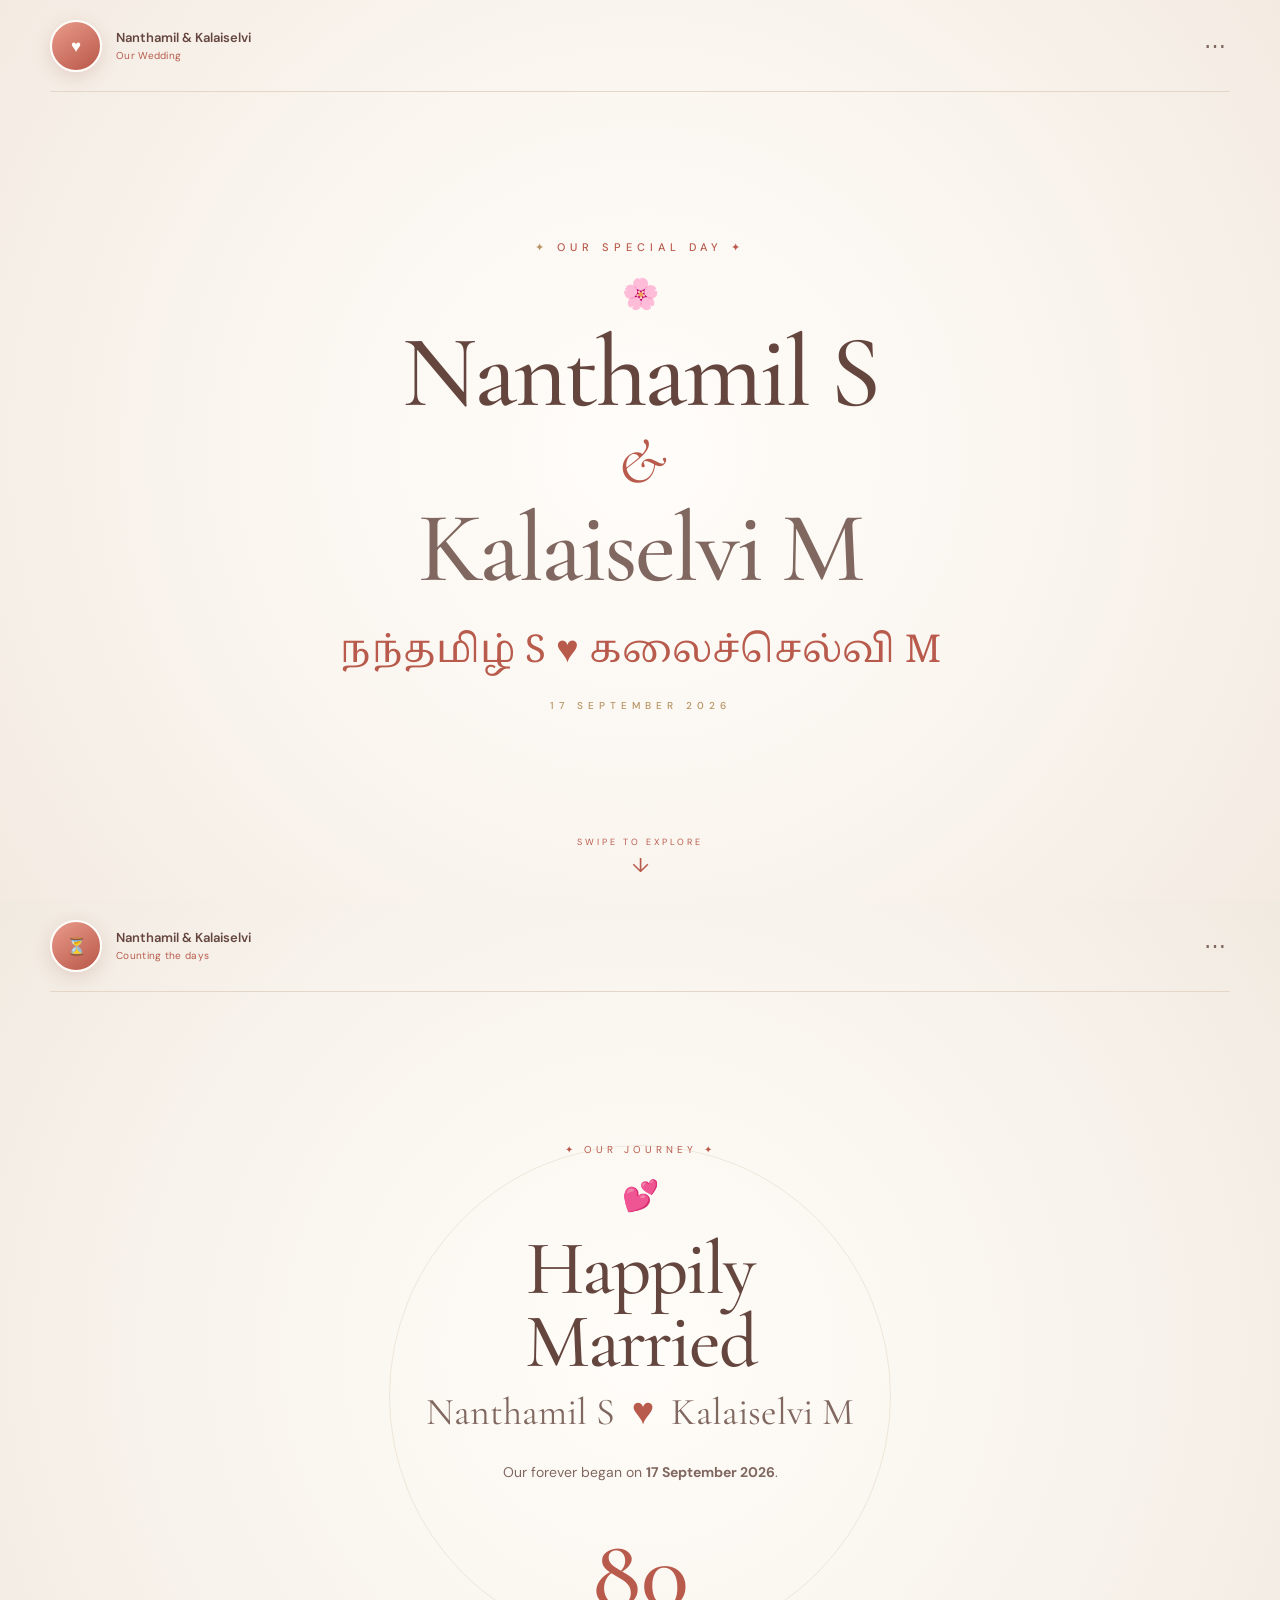
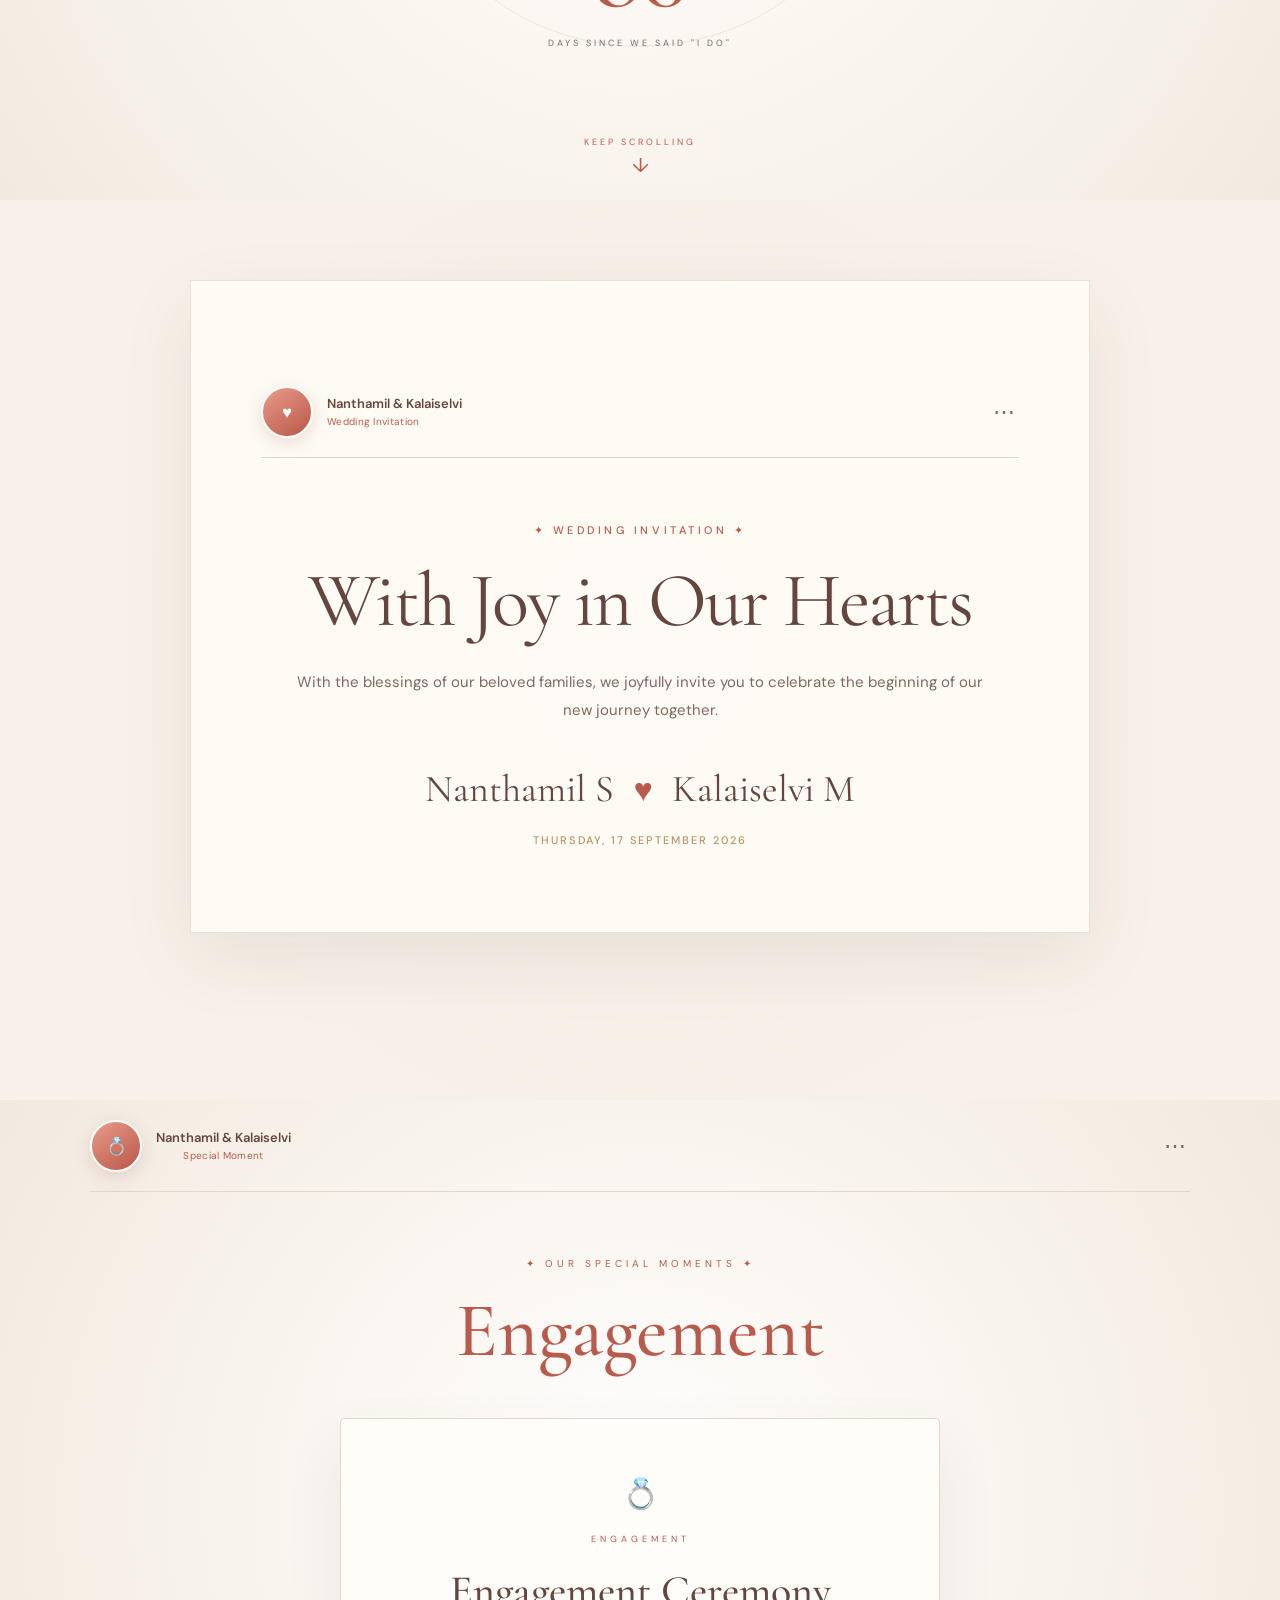
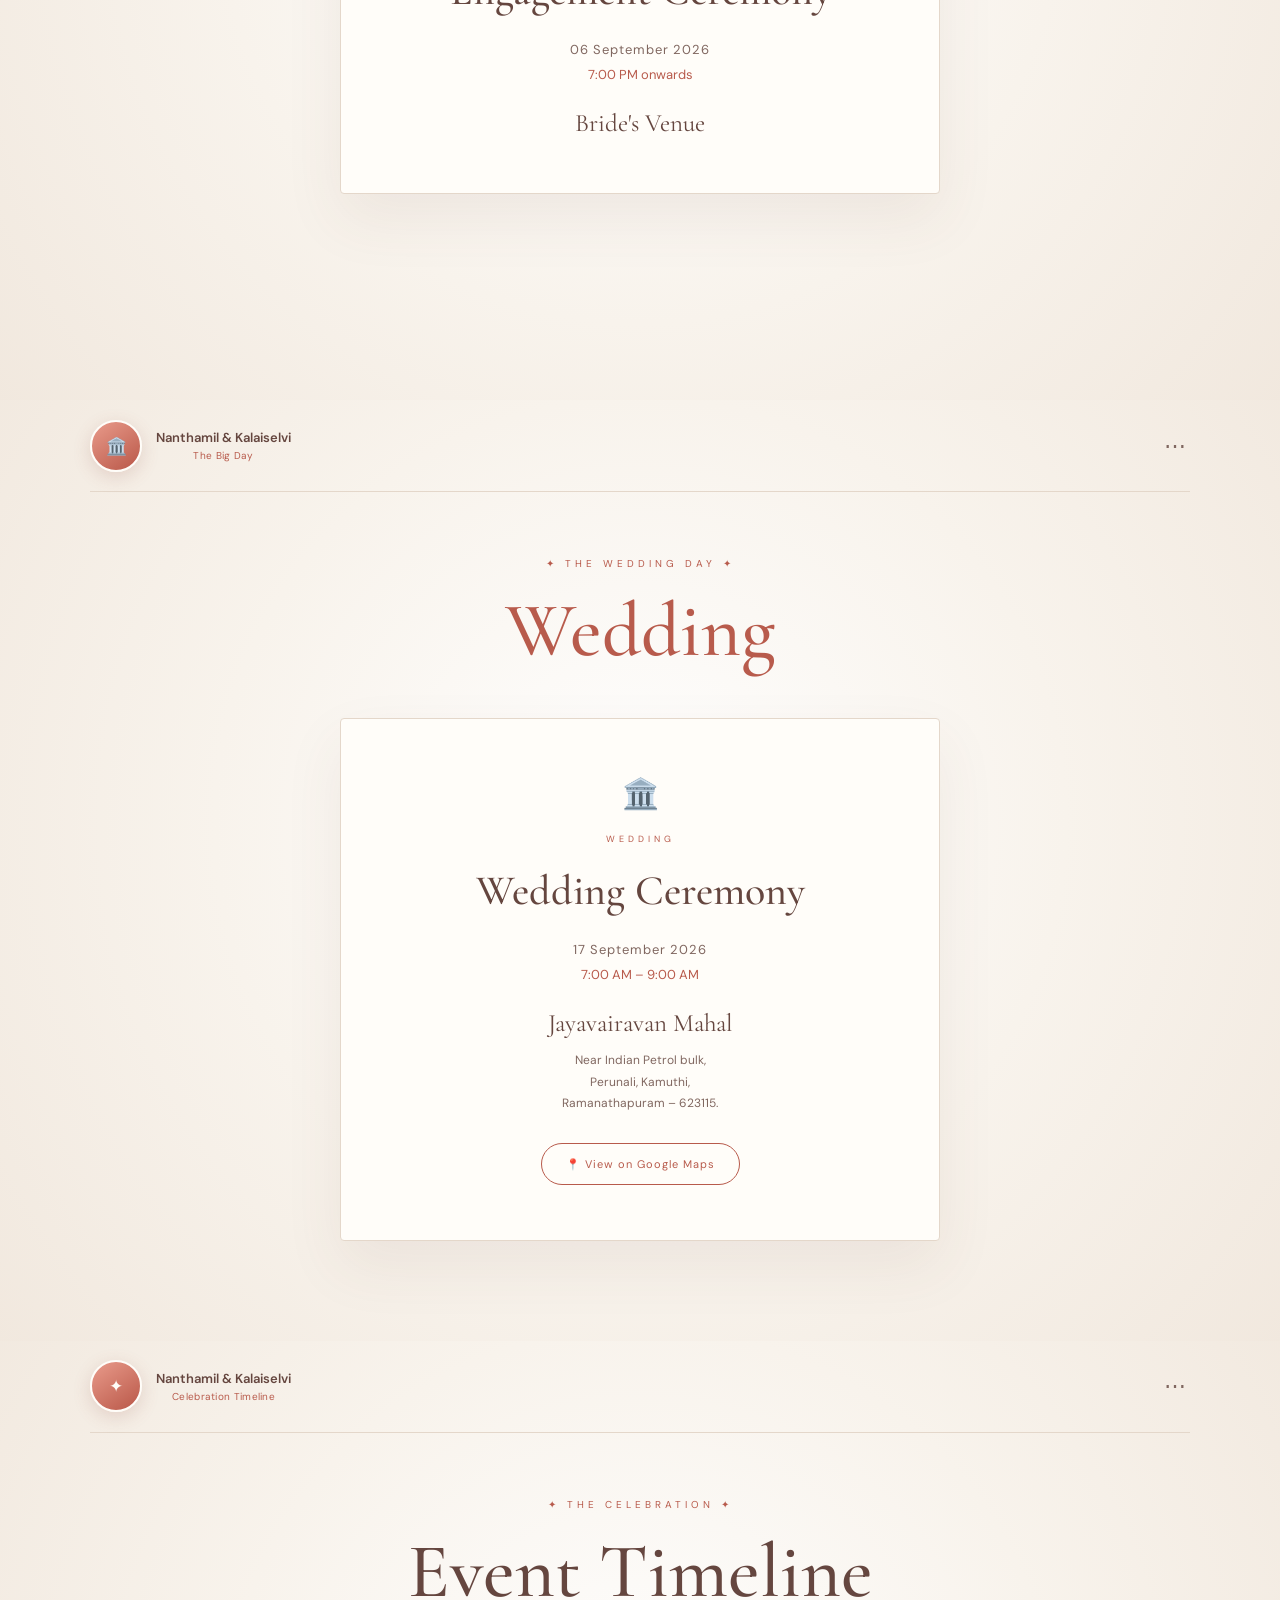
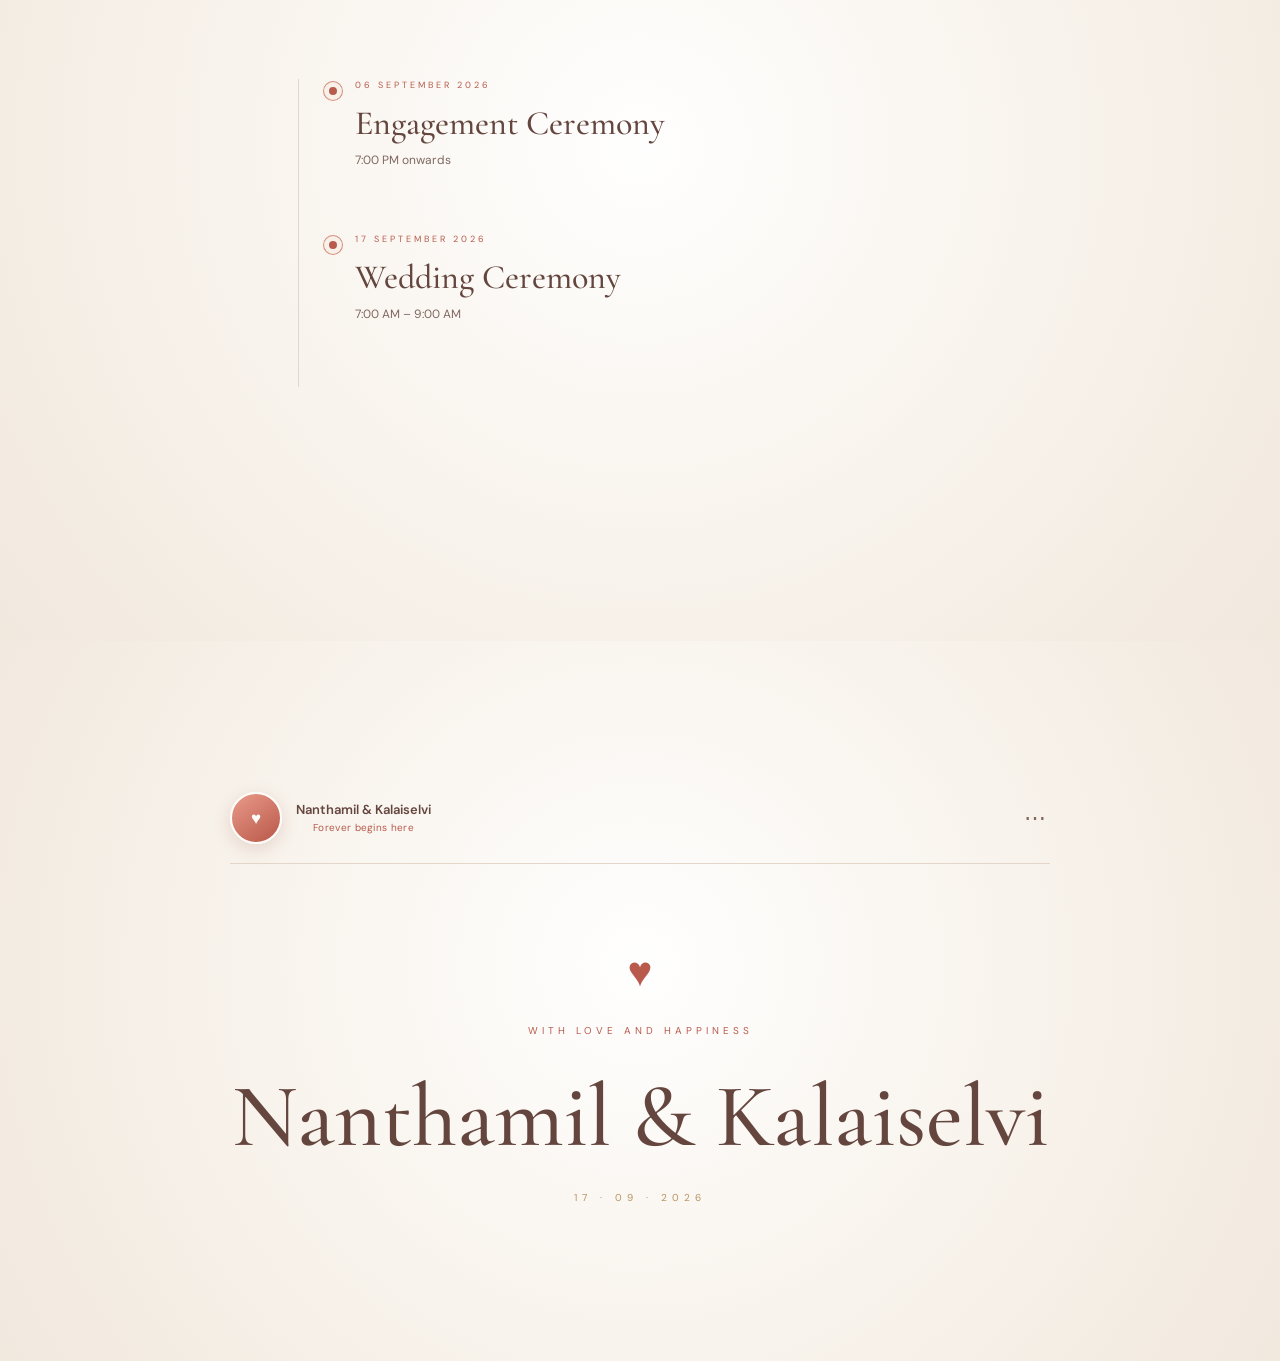
==== commit fa01d12f: "Update index.html" ====
--- a/index.html
+++ b/index.html
@@ -54,7 +54,6 @@
 
             </div>
 
-
             <div class="post-menu">
                 ⋯
             </div>
@@ -70,11 +69,9 @@
                 ✦ OUR SPECIAL DAY ✦
             </div>
 
-
             <div class="hero-flower">
                 🌸
             </div>
-
 
             <h1 class="hero-title">
 
@@ -92,11 +89,9 @@
 
             </h1>
 
-
             <div class="hero-tamil">
                 நந்தமிழ் S ♥ கலைச்செல்வி M
             </div>
-
 
             <div class="hero-date">
                 17 SEPTEMBER 2026
@@ -124,19 +119,18 @@
 
 
     <!-- =====================================================
-         POST 02 — COUNTDOWN
+         POST 02 — COUNTDOWN / WEDDING DAY
          ===================================================== -->
 
     <section class="countdown-section reveal">
 
-
         <!-- Instagram-style header -->
 
         <div class="post-header">
 
             <div class="post-profile">
 
-                <div class="profile-circle">
+                <div class="profile-circle" id="countdown-profile-icon">
                     ⏳
                 </div>
 
@@ -146,7 +140,7 @@
                         Nanthamil & Kalaiselvi
                     </strong>
 
-                    <span>
+                    <span id="countdown-profile-text">
                         Counting the days
                     </span>
 
@@ -154,7 +148,6 @@
 
             </div>
 
-
             <div class="post-menu">
                 ⋯
             </div>
@@ -164,77 +157,151 @@
 
         <!-- Countdown content -->
 
-        <div class="countdown-content">
-
-            <div class="section-label">
-                COUNTING DOWN
-            </div>
-
-
-            <h2>
-                Until We Say "I Do"
-            </h2>
-
-
-            <p class="countdown-date">
-                17 September 2026
-            </p>
-
-
-            <div class="countdown">
-
-                <div class="countdown-box">
-
-                    <span id="days">
-                        00
+        <div class="countdown-content" id="countdown-content">
+
+
+            <!-- =============================================
+                 BEFORE WEDDING
+                 ============================================= -->
+
+            <div id="before-wedding">
+
+                <div class="section-label">
+                    ✦ COUNTING DOWN ✦
+                </div>
+
+                <h2>
+                    Until We Say "I Do"
+                </h2>
+
+                <p class="countdown-date">
+                    17 September 2026
+                </p>
+
+
+                <div class="countdown">
+
+                    <div class="countdown-box">
+
+                        <span id="days">
+                            00
+                        </span>
+
+                        <small>
+                            DAYS
+                        </small>
+
+                    </div>
+
+
+                    <div class="countdown-box">
+
+                        <span id="hours">
+                            00
+                        </span>
+
+                        <small>
+                            HOURS
+                        </small>
+
+                    </div>
+
+
+                    <div class="countdown-box">
+
+                        <span id="minutes">
+                            00
+                        </span>
+
+                        <small>
+                            MINUTES
+                        </small>
+
+                    </div>
+
+
+                    <div class="countdown-box">
+
+                        <span id="seconds">
+                            00
+                        </span>
+
+                        <small>
+                            SECONDS
+                        </small>
+
+                    </div>
+
+                </div>
+
+
+                <p class="countdown-message">
+                    Every second brings us closer to forever ♥
+                </p>
+
+            </div>
+
+
+
+            <!-- =============================================
+                 AFTER WEDDING
+                 Hidden until wedding date/time arrives
+                 ============================================= -->
+
+            <div id="after-wedding" class="wedding-completed">
+
+                <div class="section-label">
+                    ✦ OUR FOREVER BEGINS ✦
+                </div>
+
+
+                <div class="wedding-day-flower">
+                    🌸
+                </div>
+
+
+                <h2>
+                    We Said "I Do" ♥
+                </h2>
+
+
+                <p class="countdown-date">
+                    17 September 2026
+                </p>
+
+
+                <div class="married-message">
+
+                    <p>
+                        The wait is over.
+                    </p>
+
+                    <p>
+                        Our beautiful journey as husband and wife has begun.
+                    </p>
+
+                </div>
+
+
+                <div class="days-married">
+
+                    <span id="married-days">
+                        1
                     </span>
 
                     <small>
-                        DAYS
+                        DAYS OF TOGETHERNESS
                     </small>
 
                 </div>
 
 
-                <div class="countdown-box">
-
-                    <span id="hours">
-                        00
-                    </span>
-
-                    <small>
-                        HOURS
-                    </small>
-
-                </div>
-
-
-                <div class="countdown-box">
-
-                    <span id="minutes">
-                        00
-                    </span>
-
-                    <small>
-                        MINUTES
-                    </small>
-
-                </div>
-
-
-                <div class="countdown-box">
-
-                    <span id="seconds">
-                        00
-                    </span>
-
-                    <small>
-                        SECONDS
-                    </small>
-
-                </div>
-
-            </div>
+                <p class="forever-message">
+                    Here's to love, laughter and a lifetime together.
+                </p>
+
+            </div>
+
 
         </div>
 
@@ -264,42 +331,42 @@
     <section class="invitation-section reveal">
 
 
-        <!-- Instagram-style header -->
-
-        <div class="post-header">
-
-            <div class="post-profile">
-
-                <div class="profile-circle">
-                    ♥
-                </div>
-
-                <div class="profile-info">
-
-                    <strong>
-                        Nanthamil & Kalaiselvi
-                    </strong>
-
-                    <span>
-                        Wedding Invitation
-                    </span>
-
-                </div>
-
-            </div>
-
-
-            <div class="post-menu">
-                ⋯
-            </div>
-
-        </div>
-
-
-        <!-- Invitation content -->
-
         <div class="invitation-card">
 
+
+            <!-- Instagram-style header -->
+
+            <div class="post-header">
+
+                <div class="post-profile">
+
+                    <div class="profile-circle">
+                        ♥
+                    </div>
+
+                    <div class="profile-info">
+
+                        <strong>
+                            Nanthamil & Kalaiselvi
+                        </strong>
+
+                        <span>
+                            Wedding Invitation
+                        </span>
+
+                    </div>
+
+                </div>
+
+
+                <div class="post-menu">
+                    ⋯
+                </div>
+
+            </div>
+
+
+            <!-- Invitation content -->
 
             <div class="section-label">
                 ✦ WEDDING INVITATION ✦
@@ -349,9 +416,8 @@
     <section class="events-section reveal">
 
 
-        <!-- Post header -->
-
         <div class="events-header">
+
 
             <div class="post-header">
 
@@ -453,9 +519,8 @@
     <section class="events-section reveal">
 
 
-        <!-- Post header -->
-
         <div class="events-header">
+
 
             <div class="post-header">
 
@@ -541,6 +606,7 @@
                     Jayavairavan Mahal
                 </div>
 
+
                 <div class="venue-address">
 
                     Near Indian Petrol bulk,<br>
@@ -548,6 +614,7 @@
                     Ramanathapuram – 623115.
 
                 </div>
+
 
                 <a
                     href="https://maps.app.goo.gl/m7ZkYisUsNyrv8iS7"
@@ -575,9 +642,8 @@
     <section class="timeline-section reveal">
 
 
-        <!-- Post header -->
-
         <div class="timeline-header">
+
 
             <div class="post-header">
 
@@ -746,6 +812,7 @@
 </main>
 
 
+
 <script src="script.js"></script>
 
 
--- a/style.css
+++ b/style.css
@@ -1,15 +1,8 @@
-/* =========================================================
-   WEDDING WEBSITE
-   Nanthamil S ♥ Kalaiselvi M
-   Instagram-inspired editorial theme
-   ========================================================= */
-
-
 /* =========================================================
    GOOGLE FONTS
    ========================================================= */
 
-@import url('https://fonts.googleapis.com/css2?family=Cormorant+Garamond:wght@400;500;600;700&family=DM+Sans:wght@300;400;500;600;700&display=swap');
+@import url('https://fonts.googleapis.com/css2?family=Cormorant+Garamond:wght@400;500;600;700&family=DM+Sans:wght@400;500;600;700&family=Noto+Serif+Tamil:wght@400;500;600&display=swap');
 
 
 /* =========================================================
@@ -18,38 +11,26 @@
 
 :root {
 
-    --bg: #faf9f7;
-    --white: #ffffff;
-
-    --text: #1f1f1f;
-    --text-soft: #6d6d6d;
-    --text-light: #999999;
-
-    --red: #b84b3c;
-    --red-dark: #963b30;
-
-    --pink: #e86f78;
-    --gold: #b9985a;
-
-    --border: #e8e5e1;
-
-    --soft-bg: #f5f1ec;
-
-    --shadow:
-        0 12px 35px rgba(0, 0, 0, 0.06);
-
-    --shadow-hover:
-        0 20px 50px rgba(0, 0, 0, 0.10);
-
-    --serif:
-        "Cormorant Garamond",
-        Georgia,
-        serif;
-
-    --sans:
-        "DM Sans",
-        Arial,
-        sans-serif;
+    --bg-main: #f7f1e9;
+    --bg-soft: #fbf7f1;
+    --bg-card: #fffdf9;
+
+    --text-main: #65463f;
+    --text-secondary: #806760;
+
+    --accent: #b85b4c;
+    --accent-dark: #9f493d;
+    --accent-light: #d98d7e;
+
+    --gold: #b89363;
+
+    --line: #e4d7ca;
+
+    --white: #fffdf9;
+
+    --font-display: "Cormorant Garamond", Georgia, serif;
+    --font-body: "DM Sans", Arial, sans-serif;
+    --font-tamil: "Noto Serif Tamil", serif;
 }
 
 
@@ -58,160 +39,226 @@
    ========================================================= */
 
 * {
-    box-sizing: border-box;
     margin: 0;
     padding: 0;
-}
-
+    box-sizing: border-box;
+}
 
 html {
     scroll-behavior: smooth;
 }
 
-
 body {
-
-    background: var(--bg);
-
-    color: var(--text);
-
-    font-family: var(--sans);
+    width: 100%;
+    min-height: 100%;
+    margin: 0;
+
+    background: var(--bg-main);
+
+    color: var(--text-main);
+
+    font-family: var(--font-body);
 
     overflow-x: hidden;
 
-    line-height: 1.5;
-}
-
-
-img {
-    max-width: 100%;
-    display: block;
-}
-
-
-a {
-    color: inherit;
-}
-
-
-/* =========================================================
-   MAIN
-   ========================================================= */
+    -webkit-font-smoothing: antialiased;
+    text-rendering: optimizeLegibility;
+}
 
 main {
     width: 100%;
 }
 
-
-/* =========================================================
-   COMMON SECTION
-   ========================================================= */
-
 section {
+    width: 100%;
     position: relative;
 }
 
-
-/* =========================================================
-   HERO
-   ========================================================= */
-
-.hero-section {
+.reveal {
+    opacity: 1;
+    transform: none;
+}
+
+
+/* =========================================================
+   COMMON SECTION BACKGROUND
+   ========================================================= */
+
+.hero-section,
+.countdown-section,
+.invitation-section,
+.events-section,
+.timeline-section,
+.footer {
+
+    width: 100%;
 
     min-height: 100vh;
-    min-height: 100svh;
-
-    display: flex;
-
-    align-items: center;
-
-    justify-content: center;
-
-    text-align: center;
-
-    padding: 80px 24px;
+
+    position: relative;
 
     background:
-
         radial-gradient(
             circle at 50% 45%,
-            rgba(255,255,255,1) 0%,
-            rgba(250,249,247,0.95) 42%,
-            rgba(246,240,232,0.95) 100%
+            rgba(255,255,255,0.96) 0%,
+            rgba(248,243,236,0.96) 52%,
+            rgba(241,232,222,0.98) 100%
         );
-
-    overflow: hidden;
-}
-
-
-/* Soft Instagram-like background glow */
-
-.hero-section::before {
-
-    content: "";
-
-    position: absolute;
-
-    width: 750px;
-    height: 750px;
+}
+
+
+/* =========================================================
+   POST HEADER
+   ========================================================= */
+
+.post-header {
+
+    width: min(1180px, calc(100% - 80px));
+
+    min-height: 92px;
+
+    margin: 0 auto;
+
+    display: flex;
+
+    align-items: center;
+
+    justify-content: space-between;
+
+    border-bottom: 1px solid var(--line);
+
+    position: relative;
+
+    z-index: 20;
+}
+
+.post-profile {
+
+    display: flex;
+
+    align-items: center;
+
+    gap: 14px;
+}
+
+.profile-circle {
+
+    width: 52px;
+    height: 52px;
+
+    flex-shrink: 0;
 
     border-radius: 50%;
 
+    display: flex;
+
+    align-items: center;
+    justify-content: center;
+
     background:
-
+        linear-gradient(
+            145deg,
+            #e99b8b,
+            #b95748
+        );
+
+    color: var(--white);
+
+    font-size: 17px;
+
+    border: 2px solid var(--white);
+
+    box-shadow:
+        0 5px 18px rgba(150,80,65,0.18);
+}
+
+.profile-info {
+
+    display: flex;
+
+    flex-direction: column;
+
+    gap: 3px;
+}
+
+.profile-info strong {
+
+    font-family: var(--font-body);
+
+    font-size: 13px;
+
+    font-weight: 600;
+
+    color: var(--text-main);
+}
+
+.profile-info span {
+
+    font-size: 10px;
+
+    color: var(--accent);
+
+    letter-spacing: 0.3px;
+}
+
+.post-menu {
+
+    font-size: 22px;
+
+    color: var(--text-secondary);
+
+    letter-spacing: 4px;
+
+    line-height: 1;
+}
+
+
+/* =========================================================
+   HERO
+   ========================================================= */
+
+.hero-section {
+
+    min-height: 100vh;
+
+    display: flex;
+
+    flex-direction: column;
+
+    align-items: center;
+
+    background:
         radial-gradient(
-            circle,
-            rgba(255,255,255,0.95),
-            rgba(255,255,255,0.35),
-            transparent 70%
+            circle at 50% 50%,
+            #fffdfa 0%,
+            #faf5ef 52%,
+            #f3ebe2 100%
         );
-
-    top: 50%;
-    left: 50%;
-
-    transform: translate(-50%, -50%);
-
-    pointer-events: none;
-}
-
-
-/* subtle warm glow */
-
-.hero-section::after {
-
-    content: "";
-
-    position: absolute;
-
-    width: 450px;
-    height: 450px;
-
-    border-radius: 50%;
-
-    background:
-
-        radial-gradient(
-            circle,
-            rgba(232,111,120,0.08),
-            transparent 70%
-        );
-
-    right: -100px;
-    bottom: -100px;
-
-    pointer-events: none;
-}
-
+}
 
 .hero-content {
 
+    width: 100%;
+
+    flex: 1;
+
+    display: flex;
+
+    flex-direction: column;
+
+    align-items: center;
+
+    justify-content: center;
+
+    text-align: center;
+
+    padding: 60px 30px 100px;
+
     position: relative;
 
-    z-index: 2;
-
-    width: min(900px, 100%);
-
-    margin: auto;
+    margin: 0 auto;
+
+    max-width: 1200px;
 }
 
 
@@ -221,37 +268,42 @@
 
 .hero-label {
 
-    font-family: var(--sans);
+    color: var(--accent);
+
+    font-family: var(--font-body);
 
     font-size: 11px;
 
-    font-weight: 600;
-
-    letter-spacing: 0.35em;
-
-    color: var(--red);
+    font-weight: 500;
+
+    letter-spacing: 5px;
+
+    margin-bottom: 25px;
 
     text-transform: uppercase;
-
-    margin-bottom: 28px;
-}
-
-
-/* =========================================================
-   FLOWER
+}
+
+.hero-label::first-letter {
+    color: var(--gold);
+}
+
+
+/* =========================================================
+   HERO FLOWER
    ========================================================= */
 
 .hero-flower {
 
-    font-size: 34px;
-
-    margin-bottom: 20px;
-
-    animation: floatFlower 4s ease-in-out infinite;
-}
-
-
-@keyframes floatFlower {
+    font-size: 30px;
+
+    line-height: 1;
+
+    margin-bottom: 22px;
+
+    animation: flowerFloat 4s ease-in-out infinite;
+}
+
+@keyframes flowerFloat {
 
     0%,
     100% {
@@ -259,7 +311,7 @@
     }
 
     50% {
-        transform: translateY(-7px);
+        transform: translateY(-5px);
     }
 }
 
@@ -270,21 +322,120 @@
 
 .hero-title {
 
-    font-family: var(--serif);
+    width: 100%;
+
+    margin: 0;
+
+    display: flex;
+
+    flex-direction: column;
+
+    align-items: center;
+
+    justify-content: center;
+
+    text-align: center;
+
+    font-family: var(--font-display);
 
     font-weight: 500;
 
-    font-size: clamp(
-        65px,
-        9vw,
-        130px
-    );
-
-    line-height: 0.78;
-
-    letter-spacing: -0.055em;
-
-    color: var(--text);
+    line-height: 0.82;
+
+    letter-spacing: -3px;
+}
+
+.hero-title span:nth-child(1) {
+
+    color: var(--text-main);
+
+    font-size: clamp(72px, 8vw, 128px);
+}
+
+.hero-title span:nth-child(2) {
+
+    color: var(--accent);
+
+    font-size: clamp(48px, 5vw, 76px);
+
+    line-height: 0.9;
+
+    margin: 18px 0;
+
+    font-family: var(--font-display);
+
+    font-style: italic;
+
+    font-weight: 400;
+}
+
+.hero-title span:nth-child(3) {
+
+    color: var(--text-secondary);
+
+    font-size: clamp(68px, 7.8vw, 124px);
+}
+
+
+/* =========================================================
+   TAMIL NAMES
+   ========================================================= */
+
+.hero-tamil {
+
+    margin-top: 35px;
+
+    font-family: var(--font-tamil);
+
+    font-size: clamp(25px, 3vw, 42px);
+
+    line-height: 1.4;
+
+    color: var(--accent);
+
+    text-align: center;
+
+    font-weight: 400;
+
+    letter-spacing: 0;
+}
+
+
+/* =========================================================
+   HERO DATE
+   ========================================================= */
+
+.hero-date {
+
+    margin-top: 20px;
+
+    font-family: var(--font-body);
+
+    font-size: 10px;
+
+    font-weight: 500;
+
+    color: var(--gold);
+
+    letter-spacing: 5px;
+
+    text-transform: uppercase;
+}
+
+
+/* =========================================================
+   SCROLL HINT
+   ========================================================= */
+
+.scroll-hint {
+
+    position: absolute;
+
+    bottom: 25px;
+
+    left: 50%;
+
+    transform: translateX(-50%);
 
     display: flex;
 
@@ -293,691 +444,713 @@
     align-items: center;
 
     gap: 7px;
-}
-
-
-.hero-title span:nth-child(2) {
-
-    font-size: 0.48em;
-
-    line-height: 0.9;
-
-    color: var(--red);
-
-    font-weight: 400;
-
-    margin: 8px 0;
-}
-
-
-/* =========================================================
-   TAMIL NAME
-   ========================================================= */
-
-.hero-tamil {
-
-    margin-top: 38px;
-
-    font-family: var(--serif);
-
-    font-size: clamp(
-        25px,
-        4vw,
-        43px
-    );
-
-    color: var(--red);
-
-    letter-spacing: 0.01em;
-}
-
-
-/* =========================================================
-   HERO DATE
-   ========================================================= */
-
-.hero-date {
-
-    margin-top: 20px;
-
-    font-family: var(--sans);
-
-    font-size: 10px;
-
-    font-weight: 500;
-
-    letter-spacing: 0.30em;
-
-    color: var(--text-soft);
-
-    text-transform: uppercase;
-}
-
-
-/* =========================================================
-   SCROLL HINT
-   ========================================================= */
-
-.scroll-hint {
-
-    position: absolute;
-
-    left: 50%;
-
-    bottom: 28px;
-
-    transform: translateX(-50%);
-
-    display: flex;
-
-    flex-direction: column;
-
-    align-items: center;
-
-    gap: 6px;
+
+    color: var(--text-secondary);
+
+    text-align: center;
+
+    z-index: 5;
+}
+
+.scroll-hint span {
+
+    font-family: var(--font-body);
 
     font-size: 9px;
 
-    font-weight: 600;
-
-    letter-spacing: 0.25em;
-
-    color: var(--text-soft);
+    letter-spacing: 3px;
+
+    color: var(--accent);
 
     white-space: nowrap;
-
-    animation: scrollHint 2s ease-in-out infinite;
-}
-
+}
 
 .scroll-arrow {
 
-    font-size: 18px;
+    color: var(--accent);
+
+    font-size: 20px;
 
     line-height: 1;
-}
-
-
-@keyframes scrollHint {
-
-    0%,
-    100% {
-        transform: translate(-50%, 0);
-        opacity: 0.45;
+
+    animation: scrollArrow 1.8s ease-in-out infinite;
+}
+
+@keyframes scrollArrow {
+
+    0% {
+        transform: translateY(0);
+        opacity: 0.5;
     }
 
     50% {
-        transform: translate(-50%, 7px);
+        transform: translateY(5px);
         opacity: 1;
     }
-}
-
-
-/* =========================================================
-   SECTION LABEL
-   ========================================================= */
-
-.section-label {
-
-    font-family: var(--sans);
-
-    font-size: 10px;
-
-    font-weight: 600;
-
-    letter-spacing: 0.28em;
-
-    color: var(--red);
-
-    text-transform: uppercase;
-
-    margin-bottom: 14px;
-}
-
-
-/* =========================================================
-   HEADINGS
-   ========================================================= */
-
-h2,
-h3 {
-
-    font-family: var(--serif);
-
-    font-weight: 600;
-
-    color: var(--text);
-}
-
-
-h2 {
-    font-size: clamp(
-        38px,
-        5vw,
-        62px
-    );
-
-    line-height: 1;
-}
-
-
-h3 {
-    font-size: 30px;
-
-    line-height: 1.05;
-}
-
-
-/* =========================================================
-   COUNTDOWN SECTION
-   ========================================================= */
-
-.countdown-section {
-
-    min-height: 100vh;
-
-    display: flex;
-
-    flex-direction: column;
-
-    justify-content: center;
-
-    align-items: center;
-
-    text-align: center;
-
-    padding: 100px 25px;
-
-    background: var(--white);
-}
-
-
-.countdown-section h2 {
-
-    margin-bottom: 10px;
-}
-
-
-.countdown-date {
-
-    font-size: 13px;
-
-    color: var(--text-soft);
-
-    letter-spacing: 0.12em;
-
-    margin-bottom: 38px;
-}
-
-
-/* =========================================================
-   COUNTDOWN
-   ========================================================= */
-
-.countdown {
-
-    display: flex;
-
-    justify-content: center;
-
-    gap: 12px;
-
-    flex-wrap: wrap;
-}
-
-
-.countdown-box {
-
-    width: 110px;
-
-    height: 115px;
-
-    display: flex;
-
-    flex-direction: column;
-
-    justify-content: center;
-
-    align-items: center;
-
-    background: var(--white);
-
-    border: 1px solid var(--border);
-
-    border-radius: 18px;
-
-    box-shadow: var(--shadow);
-
-    transition:
-        transform 0.35s ease,
-        box-shadow 0.35s ease;
-}
-
-
-.countdown-box:hover {
-
-    transform: translateY(-6px);
-
-    box-shadow: var(--shadow-hover);
-}
-
-
-.countdown-box span {
-
-    font-family: var(--serif);
-
-    font-size: 42px;
-
-    line-height: 1;
-
-    color: var(--red);
-}
-
-
-.countdown-box small {
-
-    margin-top: 8px;
-
-    font-family: var(--sans);
-
-    font-size: 8px;
-
-    font-weight: 600;
-
-    letter-spacing: 0.20em;
-
-    color: var(--text-soft);
-}
-
-
-/* =========================================================
-   SECTION SCROLL
-   ========================================================= */
-
-.section-scroll {
-
-    position: static;
-
-    transform: none;
-
-    margin-top: 55px;
-
-    animation: scrollHintStatic 2s ease-in-out infinite;
-}
-
-
-@keyframes scrollHintStatic {
-
-    0%,
+
     100% {
         transform: translateY(0);
-        opacity: 0.45;
-    }
-
-    50% {
-        transform: translateY(7px);
-        opacity: 1;
-    }
-}
-
-
-/* =========================================================
+        opacity: 0.5;
+    }
+}
+
+
+/* =========================================================
+   COUNTDOWN
+   ========================================================= */
+
+.countdown-section {
+
+    min-height: 100vh;
+
+    display: flex;
+
+    flex-direction: column;
+
+    align-items: center;
+
+    background:
+        radial-gradient(
+            circle at 50% 50%,
+            #fffdf9 0%,
+            #f8f3ec 60%,
+            #f1eae1 100%
+        );
+}
+
+.countdown-content {
+
+    flex: 1;
+
+    width: 100%;
+
+    display: flex;
+
+    flex-direction: column;
+
+    align-items: center;
+
+    justify-content: center;
+
+    text-align: center;
+
+    padding: 80px 20px;
+
+    position: relative;
+}
+
+.countdown-content::before {
+
+    content: "";
+
+    position: absolute;
+
+    width: min(500px, 80vw);
+
+    height: min(500px, 80vw);
+
+    border-radius: 50%;
+
+    border: 1px solid rgba(185,152,106,0.18);
+
+    pointer-events: none;
+}
+
+
+/* =========================================================
+   SECTION LABEL
+   ========================================================= */
+
+.section-label {
+
+    font-family: var(--font-body);
+
+    font-size: 10px;
+
+    letter-spacing: 4px;
+
+    color: var(--accent);
+
+    text-transform: uppercase;
+
+    margin-bottom: 25px;
+
+    text-align: center;
+}
+
+
+/* =========================================================
+   HEADINGS
+   ========================================================= */
+
+.countdown-content h2,
+.invitation-card h2,
+.events-header h2,
+.timeline-header h2 {
+
+    font-family: var(--font-display);
+
+    font-size: clamp(48px, 6vw, 82px);
+
+    font-weight: 500;
+
+    line-height: 0.95;
+
+    color: var(--text-main);
+
+    text-align: center;
+
+    margin: 0;
+}
+
+.countdown-date {
+
+    margin-top: 20px;
+
+    color: var(--text-secondary);
+
+    font-size: 12px;
+
+    letter-spacing: 2px;
+}
+
+
+/* =========================================================
+   COUNTDOWN BOXES
+   ========================================================= */
+
+.countdown {
+
+    margin-top: 45px;
+
+    display: flex;
+
+    align-items: center;
+
+    justify-content: center;
+
+    gap: 14px;
+
+    flex-wrap: wrap;
+
+    position: relative;
+
+    z-index: 2;
+}
+
+.countdown-box {
+
+    width: 104px;
+
+    height: 115px;
+
+    border-radius: 18px;
+
+    background: rgba(255,253,249,0.92);
+
+    border: 1px solid #e4d9cd;
+
+    display: flex;
+
+    flex-direction: column;
+
+    align-items: center;
+
+    justify-content: center;
+
+    box-shadow:
+        0 18px 40px rgba(110,70,55,0.08);
+}
+
+.countdown-box span {
+
+    font-family: var(--font-display);
+
+    font-size: 38px;
+
+    line-height: 1;
+
+    color: var(--accent);
+
+    font-weight: 500;
+}
+
+.countdown-box small {
+
+    margin-top: 10px;
+
+    font-family: var(--font-body);
+
+    font-size: 8px;
+
+    color: var(--text-secondary);
+
+    letter-spacing: 2px;
+}
+
+
+/* =========================================================
+   =========================================================
    INVITATION SECTION
-   ========================================================= */
+   IMPORTANT FIX
+   =========================================================
+   ========================================================= */
+
+/*
+   The invitation section is deliberately forced to a
+   normal vertical document flow.
+
+   This prevents the invitation card from appearing
+   on the RIGHT SIDE of the screen.
+*/
 
 .invitation-section {
 
+    width: 100% !important;
+
     min-height: 100vh;
 
+    display: block !important;
+
+    position: relative;
+
+    padding: 0 20px 100px;
+
+    margin: 0;
+
+    text-align: center;
+
+    background:
+        radial-gradient(
+            circle at center,
+            rgba(184,77,64,0.035) 0%,
+            rgba(184,77,64,0.012) 35%,
+            transparent 70%
+        );
+
+    overflow: hidden;
+}
+
+
+/* =========================================================
+   INVITATION HEADER
+   ========================================================= */
+
+/*
+   Header is a separate full-width row.
+*/
+
+.invitation-section > .post-header {
+
+    width: min(1180px, calc(100% - 80px)) !important;
+
+    min-height: 92px;
+
+    margin: 0 auto !important;
+
+    display: flex !important;
+
+    flex-direction: row !important;
+
+    align-items: center;
+
+    justify-content: space-between;
+
+    position: relative;
+
+    left: auto !important;
+
+    right: auto !important;
+
+    transform: none !important;
+}
+
+
+/* =========================================================
+   INVITATION CARD
+   ========================================================= */
+
+.invitation-card {
+
+    width: min(900px, 100%) !important;
+
+    max-width: 900px !important;
+
+    min-height: auto;
+
+    margin: 80px auto 0 !important;
+
+    padding: 85px 70px;
+
+    display: flex !important;
+
+    flex-direction: column !important;
+
+    align-items: center !important;
+
+    justify-content: center !important;
+
+    position: relative;
+
+    left: auto !important;
+
+    right: auto !important;
+
+    top: auto !important;
+
+    transform: none !important;
+
+    float: none !important;
+
+    clear: both;
+
+    text-align: center !important;
+
+    background: rgba(255,252,247,0.92);
+
+    border: 1px solid rgba(143,64,53,0.16);
+
+    box-shadow:
+        0 25px 70px rgba(74,48,42,0.08);
+}
+
+
+/* =========================================================
+   INVITATION CARD HEADER
+   ========================================================= */
+
+/*
+   If post-header exists inside invitation-card,
+   keep it at the top without affecting center alignment.
+*/
+
+.invitation-card .post-header {
+
+    width: 100%;
+
+    margin: 0 0 65px;
+
     display: flex;
 
+    flex-direction: row;
+
+    align-items: center;
+
+    justify-content: space-between;
+
+    text-align: left;
+}
+
+
+/* =========================================================
+   INVITATION LABEL
+   ========================================================= */
+
+.invitation-card .section-label {
+
+    width: 100%;
+
+    margin: 0 0 28px;
+
+    text-align: center;
+
+    color: var(--accent);
+
+    font-family: var(--font-body);
+
+    font-size: 11px;
+
+    font-weight: 500;
+
+    letter-spacing: 0.32em;
+
+    text-transform: uppercase;
+}
+
+
+/* =========================================================
+   INVITATION TITLE
+   ========================================================= */
+
+.invitation-card h2 {
+
+    width: 100%;
+
+    margin: 0 auto 30px;
+
+    text-align: center;
+
+    font-family: var(--font-display);
+
+    font-size: clamp(48px, 6vw, 82px);
+
+    font-weight: 400;
+
+    line-height: 0.95;
+
+    letter-spacing: -0.025em;
+
+    color: var(--text-main);
+}
+
+
+/* =========================================================
+   INVITATION DESCRIPTION
+   ========================================================= */
+
+.invitation-card > p {
+
+    width: min(700px, 100%);
+
+    margin: 0 auto 42px;
+
+    text-align: center;
+
+    font-family: var(--font-body);
+
+    font-size: 15px;
+
+    font-weight: 400;
+
+    line-height: 1.9;
+
+    color: var(--text-secondary);
+}
+
+
+/* =========================================================
+   INVITATION NAMES
+   ========================================================= */
+
+.invitation-names {
+
+    width: 100%;
+
+    margin: 0 auto 20px;
+
+    text-align: center;
+
+    font-family: var(--font-display);
+
+    font-size: clamp(27px, 3vw, 38px);
+
+    font-weight: 400;
+
+    line-height: 1.2;
+
+    color: var(--text-main);
+}
+
+.invitation-names span {
+
+    display: inline-block;
+
+    margin: 0 10px;
+
+    color: var(--accent);
+
+    font-size: 0.85em;
+}
+
+
+/* =========================================================
+   INVITATION DATE
+   ========================================================= */
+
+.invitation-date {
+
+    width: 100%;
+
+    margin: 0;
+
+    text-align: center;
+
+    font-family: var(--font-body);
+
+    font-size: 11px;
+
+    font-weight: 500;
+
+    letter-spacing: 0.18em;
+
+    text-transform: uppercase;
+
+    color: var(--gold);
+}
+
+
+/* =========================================================
+   EVENTS
+   ========================================================= */
+
+.events-section {
+
+    min-height: 100vh;
+
+    padding: 0 20px 100px;
+
+    display: flex;
+
+    flex-direction: column;
+
+    align-items: center;
+}
+
+.events-header {
+
+    width: min(1100px, 100%);
+
+    text-align: center;
+}
+
+.events-header .post-header {
+
+    width: 100%;
+
+    margin-bottom: 65px;
+}
+
+.events-header h2 {
+
+    color: var(--accent);
+}
+
+
+/* =========================================================
+   EVENT CARD
+   ========================================================= */
+
+.event-card {
+
+    width: min(600px, 100%);
+
+    margin-top: 50px;
+
+    padding: 55px 40px;
+
+    text-align: center;
+
+    background: var(--bg-card);
+
+    border: 1px solid var(--line);
+
+    border-radius: 4px;
+
+    box-shadow:
+        0 25px 60px rgba(100,65,50,0.08);
+}
+
+.event-icon {
+
+    font-size: 30px;
+
+    margin-bottom: 20px;
+}
+
+.event-type {
+
+    font-size: 9px;
+
+    letter-spacing: 4px;
+
+    color: var(--accent);
+
+    margin-bottom: 20px;
+}
+
+.event-card h3 {
+
+    font-family: var(--font-display);
+
+    font-size: 42px;
+
+    font-weight: 500;
+
+    color: var(--text-main);
+
+    margin-bottom: 25px;
+}
+
+.event-date {
+
+    font-size: 13px;
+
+    color: var(--text-secondary);
+
+    letter-spacing: 1px;
+}
+
+.event-time {
+
+    margin-top: 8px;
+
+    font-size: 13px;
+
+    color: var(--accent);
+}
+
+.venue-name {
+
+    margin-top: 25px;
+
+    font-family: var(--font-display);
+
+    font-size: 25px;
+
+    color: var(--text-main);
+}
+
+.venue-address {
+
+    margin-top: 12px;
+
+    color: var(--text-secondary);
+
+    font-size: 12px;
+
+    line-height: 1.8;
+}
+
+
+/* =========================================================
+   MAP BUTTON
+   ========================================================= */
+
+.map-button {
+
+    display: inline-flex;
+
+    align-items: center;
+
     justify-content: center;
 
-    align-items: center;
-
-    padding: 100px 20px;
-
-    background: var(--bg);
-}
-
-
-/* =========================================================
-   INSTAGRAM STYLE POST
-   ========================================================= */
-
-.invitation-card {
-
-    width: min(650px, 100%);
-
-    background: var(--white);
-
-    border: 1px solid var(--border);
-
-    border-radius: 18px;
-
-    overflow: hidden;
-
-    box-shadow: var(--shadow);
-
-    padding: 0;
-
-    text-align: center;
-
-    transition:
-        transform 0.45s ease,
-        box-shadow 0.45s ease;
-}
-
-
-.invitation-card:hover {
-
-    transform: translateY(-5px);
-
-    box-shadow: var(--shadow-hover);
-}
-
-
-/* Instagram-like top section */
-
-.invitation-card::before {
-
-    content: "Nanthamil & Kalaiselvi  •  Our Wedding";
-
-    display: block;
-
-    text-align: left;
-
-    padding: 18px 20px;
-
-    border-bottom: 1px solid var(--border);
-
-    font-family: var(--sans);
-
-    font-size: 12px;
-
-    font-weight: 600;
-
-    color: var(--text);
-}
-
-
-/* Content */
-
-.invitation-card .section-label {
-
-    padding-top: 45px;
-}
-
-
-.invitation-card h2 {
-
-    padding: 0 30px;
-
-    margin-bottom: 22px;
-}
-
-
-.invitation-card > p {
-
-    max-width: 520px;
-
-    margin: 0 auto 30px;
-
-    padding: 0 25px;
-
-    line-height: 1.8;
-
-    color: var(--text-soft);
-
-    font-size: 14px;
-}
-
-
-.invitation-names {
-
-    font-family: var(--serif);
-
-    font-size: 32px;
-
-    color: var(--text);
-
-    margin-bottom: 18px;
-}
-
-
-.invitation-names span {
-
-    color: var(--red);
-
-    padding: 0 8px;
-}
-
-
-.invitation-date {
-
-    font-family: var(--sans);
+    margin-top: 28px;
+
+    padding: 13px 24px;
+
+    border: 1px solid var(--accent);
+
+    border-radius: 30px;
+
+    color: var(--accent);
+
+    text-decoration: none;
 
     font-size: 11px;
 
-    font-weight: 500;
-
-    letter-spacing: 0.16em;
-
-    color: var(--red);
-
-    padding-bottom: 45px;
-}
-
-
-/* =========================================================
-   EVENTS
-   ========================================================= */
-
-.events-section {
-
-    min-height: 100vh;
-
-    padding: 110px 20px;
-
-    background: var(--bg);
-}
-
-
-.events-header {
-
-    width: min(650px, 100%);
-
-    margin: 0 auto 40px;
-
-    text-align: center;
-}
-
-
-/* =========================================================
-   EVENT CARD
-   ========================================================= */
-
-.event-card {
-
-    width: min(650px, 100%);
-
-    margin: 0 auto 24px;
-
-    display: grid;
-
-    grid-template-columns: 65px 1fr;
-
-    gap: 5px 18px;
-
-    padding: 20px;
-
-    background: var(--white);
-
-    border: 1px solid var(--border);
-
-    border-radius: 18px;
-
-    box-shadow: var(--shadow);
-
-    transition:
-        transform 0.45s ease,
-        box-shadow 0.45s ease;
-}
-
-
-.event-card:hover {
-
-    transform: translateY(-5px);
-
-    box-shadow: var(--shadow-hover);
-}
-
-
-/* =========================================================
-   EVENT ICON
-   ========================================================= */
-
-.event-icon {
-
-    grid-row: span 4;
-
-    width: 58px;
-
-    height: 58px;
-
-    display: flex;
-
-    align-items: center;
-
-    justify-content: center;
-
-    border-radius: 50%;
-
-    background: var(--soft-bg);
-
-    font-size: 28px;
-
-    align-self: start;
-}
-
-
-/* =========================================================
-   EVENT TYPE
-   ========================================================= */
-
-.event-type {
-
-    font-family: var(--sans);
-
-    font-size: 9px;
-
-    font-weight: 700;
-
-    letter-spacing: 0.25em;
-
-    color: var(--red);
-
-    margin-bottom: 5px;
-}
-
-
-.event-card h3 {
-
-    font-size: 28px;
-
-    margin-bottom: 12px;
-}
-
-
-/* =========================================================
-   EVENT DETAILS
-   ========================================================= */
-
-.event-date {
-
-    font-family: var(--serif);
-
-    font-size: 20px;
-
-    color: var(--red);
-
-    margin-bottom: 3px;
-}
-
-
-.event-time {
-
-    font-size: 12px;
-
-    color: var(--text-soft);
-
-    margin-bottom: 10px;
-}
-
-
-.venue-name {
-
-    font-family: var(--serif);
-
-    font-size: 19px;
-
-    font-weight: 600;
-
-    margin-bottom: 5px;
-}
-
-
-.venue-address {
-
-    font-size: 12px;
-
-    line-height: 1.7;
-
-    color: var(--text-soft);
-}
-
-
-/* =========================================================
-   MAP BUTTON
-   ========================================================= */
-
-.map-button {
-
-    display: inline-flex;
-
-    align-items: center;
-
-    justify-content: center;
-
-    margin-top: 15px;
-
-    padding: 10px 16px;
-
-    border-radius: 999px;
-
-    background: var(--red);
-
-    color: white;
-
-    text-decoration: none;
-
-    font-family: var(--sans);
-
-    font-size: 10px;
-
-    font-weight: 600;
-
-    letter-spacing: 0.04em;
+    letter-spacing: 1px;
 
     transition:
         background 0.3s ease,
+        color 0.3s ease,
         transform 0.3s ease;
 }
 
-
 .map-button:hover {
 
-    background: var(--red-dark);
+    background: var(--accent);
+
+    color: var(--white);
 
     transform: translateY(-2px);
 }
@@ -991,35 +1164,44 @@
 
     min-height: 100vh;
 
-    padding: 110px 20px;
-
-    background: var(--white);
-}
-
+    padding: 0 20px 100px;
+
+    display: flex;
+
+    flex-direction: column;
+
+    align-items: center;
+}
 
 .timeline-header {
 
-    width: min(650px, 100%);
-
-    margin: 0 auto 60px;
+    width: min(1100px, 100%);
 
     text-align: center;
 }
 
+.timeline-header .post-header {
+
+    width: 100%;
+
+    margin-bottom: 65px;
+}
+
+.timeline-header h2 {
+
+    color: var(--text-main);
+}
 
 .timeline {
 
+    width: min(700px, 100%);
+
+    margin-top: 70px;
+
     position: relative;
 
-    width: min(650px, 100%);
-
-    margin: auto;
-
-    padding: 10px 0;
-}
-
-
-/* Timeline line */
+    padding-left: 35px;
+}
 
 .timeline::before {
 
@@ -1027,7 +1209,7 @@
 
     position: absolute;
 
-    left: 50%;
+    left: 8px;
 
     top: 0;
 
@@ -1035,110 +1217,67 @@
 
     width: 1px;
 
-    background: var(--border);
-}
-
-
-/* =========================================================
-   TIMELINE ITEM
-   ========================================================= */
+    background: var(--line);
+}
 
 .timeline-item {
 
     position: relative;
 
-    width: 50%;
-
-    padding: 28px 45px;
-
-    margin-bottom: 40px;
-}
-
-
-.timeline-item:nth-child(odd) {
-
-    left: 0;
-
-    text-align: right;
-}
-
-
-.timeline-item:nth-child(even) {
-
-    left: 50%;
-
-    text-align: left;
-}
-
-
-/* =========================================================
-   TIMELINE DOT
-   ========================================================= */
+    padding: 0 0 65px 30px;
+}
 
 .timeline-dot {
 
     position: absolute;
 
-    top: 38px;
-
-    width: 13px;
-
-    height: 13px;
+    left: -1px;
+
+    top: 3px;
+
+    width: 18px;
+
+    height: 18px;
 
     border-radius: 50%;
 
-    background: var(--red);
-
-    border: 3px solid var(--white);
+    background: var(--accent);
+
+    border: 5px solid var(--bg-main);
 
     box-shadow:
-        0 0 0 1px var(--red);
-}
-
-
-.timeline-item:nth-child(odd) .timeline-dot {
-
-    right: -7px;
-}
-
-
-.timeline-item:nth-child(even) .timeline-dot {
-
-    left: -7px;
-}
-
-
-/* =========================================================
-   TIMELINE TEXT
-   ========================================================= */
+        0 0 0 1px var(--accent-light);
+}
 
 .timeline-date {
 
-    font-family: var(--sans);
-
     font-size: 9px;
 
-    font-weight: 600;
-
-    letter-spacing: 0.20em;
-
-    color: var(--red);
-
-    margin-bottom: 10px;
-}
-
+    letter-spacing: 3px;
+
+    color: var(--accent);
+
+    margin-bottom: 12px;
+}
 
 .timeline-item h3 {
 
-    margin-bottom: 7px;
-}
-
+    font-family: var(--font-display);
+
+    font-size: 34px;
+
+    font-weight: 500;
+
+    color: var(--text-main);
+}
 
 .timeline-item p {
 
+    margin-top: 8px;
+
     font-size: 12px;
 
-    color: var(--text-soft);
+    color: var(--text-secondary);
 }
 
 
@@ -1148,7 +1287,7 @@
 
 .footer {
 
-    min-height: 60vh;
+    min-height: 80vh;
 
     display: flex;
 
@@ -1158,25 +1297,31 @@
 
     text-align: center;
 
-    padding: 100px 20px;
-
-    background: var(--bg);
-}
-
+    padding: 60px 20px;
+}
+
+.footer-content {
+
+    width: min(900px, 100%);
+}
+
+.footer-content .post-header {
+
+    margin-bottom: 80px;
+}
 
 .footer-heart {
 
-    font-size: 34px;
-
-    color: var(--red);
-
-    margin-bottom: 18px;
-
-    animation: heartbeat 1.8s ease-in-out infinite;
-}
-
-
-@keyframes heartbeat {
+    font-size: 42px;
+
+    color: var(--accent);
+
+    margin-bottom: 25px;
+
+    animation: heartBeat 2s ease-in-out infinite;
+}
+
+@keyframes heartBeat {
 
     0%,
     100% {
@@ -1184,83 +1329,83 @@
     }
 
     50% {
-        transform: scale(1.15);
-    }
-}
-
-
-.footer p {
-
-    font-family: var(--sans);
-
-    font-size: 9px;
-
-    font-weight: 600;
-
-    letter-spacing: 0.28em;
-
-    color: var(--text-soft);
-
-    margin-bottom: 14px;
-}
-
-
-.footer h2 {
-
-    font-family: var(--serif);
-
-    font-size: 48px;
-
-    margin-bottom: 15px;
-}
-
+        transform: scale(1.08);
+    }
+}
+
+.footer-content > p {
+
+    font-size: 10px;
+
+    letter-spacing: 4px;
+
+    color: var(--accent);
+
+    margin-bottom: 25px;
+}
+
+.footer-content h2 {
+
+    font-family: var(--font-display);
+
+    font-size: clamp(48px, 7vw, 90px);
+
+    font-weight: 500;
+
+    color: var(--text-main);
+}
 
 .footer-date {
 
-    color: var(--red) !important;
-}
-
-
-/* =========================================================
-   REVEAL ANIMATION
-   ========================================================= */
-
-.reveal {
-
-    opacity: 0;
-
-    transform: translateY(35px);
-
-    transition:
-        opacity 0.8s ease,
-        transform 0.8s cubic-bezier(.22, 1, .36, 1);
-}
-
-
-.reveal.active {
-
-    opacity: 1;
-
-    transform: translateY(0);
-}
-
-
-/* =========================================================
-   STAGGERED ANIMATION
-   ========================================================= */
-
-.event-card:nth-child(2) {
-    transition-delay: 0.08s;
-}
-
-
-.event-card:nth-child(3) {
-    transition-delay: 0.16s;
-}
-
-
-.timeline-item:nth-child(2) {
-    transition-delay: 0.12s;
+    margin-top: 20px;
+
+    color: var(--gold) !important;
+
+    letter-spacing: 5px !important;
+}
+
+
+/* =========================================================
+   TABLET
+   ========================================================= */
+
+@media (max-width: 900px) {
+
+    .post-header {
+
+        width: calc(100% - 40px);
+        min-height: 82px;
+    }
+
+    .hero-content {
+
+        padding-left: 20px;
+        padding-right: 20px;
+    }
+
+    .hero-title span:nth-child(1) {
+
+        font-size: clamp(58px, 10vw, 90px);
+    }
+
+    .hero-title span:nth-child(3) {
+
+        font-size: clamp(55px, 9.5vw, 86px);
+    }
+
+    .hero-title span:nth-child(2) {
+
+        font-size: 52px;
+
+        margin: 14px 0;
+    }
+
+    .invitation-card {
+
+        width: min(850px, 100%) !important;
+
+        padding: 65px 45px;
+    }
 }
 
 
@@ -1268,671 +1413,633 @@
    MOBILE
    ========================================================= */
 
-@media (max-width: 800px) {
-
-    .hero-section {
+@media (max-width: 600px) {
+
+    body {
+
+        width: 100%;
+
+        background: var(--bg-main);
+    }
+
+
+    /* ---------------------------------------------
+       HEADER
+       --------------------------------------------- */
+
+    .post-header {
+
+        width: calc(100% - 30px);
+
+        min-height: 75px;
+    }
+
+    .profile-circle {
+
+        width: 45px;
+        height: 45px;
+
+        font-size: 15px;
+    }
+
+    .profile-info strong {
+
+        font-size: 11px;
+    }
+
+    .profile-info span {
+
+        font-size: 9px;
+    }
+
+    .post-menu {
+
+        font-size: 18px;
+    }
+
+
+    /* ---------------------------------------------
+       HERO
+       --------------------------------------------- */
+
+    .hero-content {
+
+        padding: 50px 15px 90px;
+
+        justify-content: center;
+
+        align-items: center;
+
+        text-align: center;
+    }
+
+    .hero-label {
+
+        font-size: 8px;
+
+        letter-spacing: 3px;
+
+        margin-bottom: 18px;
+    }
+
+    .hero-flower {
+
+        font-size: 25px;
+
+        margin-bottom: 18px;
+    }
+
+    .hero-title {
+
+        width: 100%;
+
+        line-height: 0.86;
+
+        letter-spacing: -1.5px;
+    }
+
+    .hero-title span:nth-child(1) {
+
+        font-size: clamp(50px, 15vw, 72px);
+    }
+
+    .hero-title span:nth-child(2) {
+
+        font-size: 42px;
+
+        margin: 12px 0;
+    }
+
+    .hero-title span:nth-child(3) {
+
+        font-size: clamp(48px, 14vw, 70px);
+    }
+
+    .hero-tamil {
+
+        margin-top: 25px;
+
+        font-size: clamp(20px, 6vw, 28px);
+
+        line-height: 1.5;
+
+        text-align: center;
+    }
+
+    .hero-date {
+
+        font-size: 8px;
+
+        letter-spacing: 3px;
+
+        margin-top: 15px;
+    }
+
+    .scroll-hint {
+
+        bottom: 18px;
+    }
+
+    .scroll-hint span {
+
+        font-size: 7px;
+
+        letter-spacing: 2px;
+    }
+
+
+    /* ---------------------------------------------
+       COUNTDOWN
+       --------------------------------------------- */
+
+    .countdown-content {
+
+        padding: 70px 15px 90px;
+
+        text-align: center;
+    }
+
+    .countdown-content h2 {
+
+        width: 100%;
+
+        text-align: center;
+
+        font-size: 50px;
+    }
+
+    .countdown {
+
+        gap: 9px;
+
+        margin-top: 35px;
+    }
+
+    .countdown-box {
+
+        width: 76px;
+
+        height: 90px;
+
+        border-radius: 14px;
+    }
+
+    .countdown-box span {
+
+        font-size: 30px;
+    }
+
+    .countdown-box small {
+
+        font-size: 7px;
+
+        letter-spacing: 1.5px;
+
+        margin-top: 7px;
+    }
+
+
+    /* =================================================
+       INVITATION MOBILE
+       ================================================= */
+
+    /*
+       VERY IMPORTANT:
+       Do NOT use flex row here.
+       Everything is stacked vertically and centered.
+    */
+
+    .invitation-section {
+
+        width: 100% !important;
 
         min-height: 100svh;
 
-        padding: 50px 20px;
-    }
-
-
-    .hero-title {
-
-        font-size: clamp(
-            58px,
-            17vw,
-            90px
-        );
-
-        line-height: 0.80;
-    }
-
+        display: block !important;
+
+        padding: 0 12px 70px !important;
+
+        margin: 0 !important;
+
+        text-align: center !important;
+
+        overflow: hidden;
+    }
+
+
+    /* Header stays full width */
+
+    .invitation-section > .post-header {
+
+        width: 100% !important;
+
+        min-height: 70px;
+
+        margin: 0 auto !important;
+
+        display: flex !important;
+
+        flex-direction: row !important;
+
+        align-items: center !important;
+
+        justify-content: space-between !important;
+
+        transform: none !important;
+
+        left: auto !important;
+
+        right: auto !important;
+    }
+
+
+    /* Card becomes full centered block */
+
+    .invitation-card {
+
+        width: 100% !important;
+
+        max-width: 100% !important;
+
+        margin: 35px auto 0 !important;
+
+        padding: 55px 18px !important;
+
+        display: flex !important;
+
+        flex-direction: column !important;
+
+        align-items: center !important;
+
+        justify-content: center !important;
+
+        text-align: center !important;
+
+        transform: none !important;
+
+        left: auto !important;
+
+        right: auto !important;
+
+        top: auto !important;
+
+        float: none !important;
+    }
+
+
+    /* Label */
+
+    .invitation-card .section-label {
+
+        width: 100% !important;
+
+        display: block !important;
+
+        margin: 0 auto 22px !important;
+
+        text-align: center !important;
+
+        font-size: 9px;
+
+        letter-spacing: 0.25em;
+    }
+
+
+    /* THIS FIXES "WITH JOY IN OUR HEARTS"
+       ---------------------------------- */
+
+    .invitation-card h2 {
+
+        width: 100% !important;
+
+        display: block !important;
+
+        margin: 0 auto 26px !important;
+
+        text-align: center !important;
+
+        font-family: var(--font-display);
+
+        font-size: 44px;
+
+        line-height: 0.98;
+
+        font-weight: 400;
+
+        color: var(--text-main);
+    }
+
+
+    /* Description */
+
+    .invitation-card > p {
+
+        width: 100% !important;
+
+        display: block !important;
+
+        margin: 0 auto 34px !important;
+
+        text-align: center !important;
+
+        font-size: 12px;
+
+        line-height: 1.75;
+
+        color: var(--text-secondary);
+    }
+
+
+    /* Couple names */
+
+    .invitation-card .invitation-names {
+
+        width: 100% !important;
+
+        display: block !important;
+
+        margin: 0 auto 20px !important;
+
+        text-align: center !important;
+
+        font-size: 25px;
+
+        line-height: 1.35;
+
+        color: var(--text-main);
+    }
+
+
+    .invitation-card .invitation-names span {
+
+        margin: 0 5px;
+
+        color: var(--accent);
+    }
+
+
+    /* Date */
+
+    .invitation-card .invitation-date {
+
+        width: 100% !important;
+
+        display: block !important;
+
+        margin: 0 auto !important;
+
+        text-align: center !important;
+
+        font-size: 9px;
+
+        letter-spacing: 0.14em;
+
+        color: var(--gold);
+    }
+
+
+    /* If header happens to be INSIDE the card */
+
+    .invitation-card .post-header {
+
+        width: 100% !important;
+
+        margin: 0 0 45px !important;
+
+        display: flex !important;
+
+        flex-direction: row !important;
+
+        justify-content: space-between !important;
+
+        text-align: left !important;
+    }
+
+
+    /* ---------------------------------------------
+       EVENTS
+       --------------------------------------------- */
+
+    .events-section {
+
+        padding-left: 15px;
+
+        padding-right: 15px;
+    }
+
+    .events-header .post-header {
+
+        margin-bottom: 50px;
+    }
+
+    .events-header h2 {
+
+        font-size: 50px;
+
+        text-align: center;
+    }
+
+    .event-card {
+
+        width: 100%;
+
+        margin-top: 40px;
+
+        padding: 45px 20px;
+    }
+
+    .event-card h3 {
+
+        font-size: 34px;
+    }
+
+    .venue-name {
+
+        font-size: 23px;
+    }
+
+
+    /* ---------------------------------------------
+       TIMELINE
+       --------------------------------------------- */
+
+    .timeline {
+
+        margin-top: 50px;
+
+        padding-left: 25px;
+    }
+
+    .timeline-item {
+
+        padding-left: 25px;
+    }
+
+    .timeline-item h3 {
+
+        font-size: 29px;
+    }
+
+
+    /* ---------------------------------------------
+       FOOTER
+       --------------------------------------------- */
+
+    .footer-content .post-header {
+
+        margin-bottom: 60px;
+    }
+
+    .footer-content h2 {
+
+        font-size: 55px;
+    }
+}
+
+
+/* =========================================================
+   VERY SMALL MOBILE
+   ========================================================= */
+
+@media (max-width: 380px) {
+
+    .hero-title span:nth-child(1) {
+
+        font-size: 46px;
+    }
+
+    .hero-title span:nth-child(2) {
+
+        font-size: 36px;
+    }
+
+    .hero-title span:nth-child(3) {
+
+        font-size: 44px;
+    }
 
     .hero-tamil {
 
-        font-size: 24px;
-
-        margin-top: 30px;
-    }
-
-
-    .hero-date {
-
-        font-size: 9px;
-    }
-
-
-    .countdown-section {
-
-        padding: 90px 18px;
-    }
-
-
-    .countdown {
-
-        gap: 8px;
-    }
-
+        font-size: 18px;
+    }
 
     .countdown-box {
 
-        width: 76px;
-
-        height: 88px;
-
-        border-radius: 15px;
-    }
-
+        width: 70px;
+
+        height: 84px;
+    }
 
     .countdown-box span {
 
-        font-size: 31px;
-    }
-
-
-    .countdown-box small {
-
-        font-size: 7px;
-    }
-
-
-    .invitation-section {
-
-        padding: 80px 15px;
-    }
-
+        font-size: 27px;
+    }
 
     .invitation-card {
 
-        border-radius: 16px;
-    }
-
+        padding-left: 14px !important;
+
+        padding-right: 14px !important;
+    }
 
     .invitation-card h2 {
 
-        font-size: 39px;
-    }
-
-
-    .invitation-names {
-
-        font-size: 27px;
-    }
-
-
-    .events-section {
-
-        padding: 85px 15px;
-    }
-
-
-    .event-card {
-
-        grid-template-columns: 55px 1fr;
-
-        padding: 18px;
-
-        border-radius: 16px;
-    }
-
-
-    .event-icon {
-
-        width: 48px;
-
-        height: 48px;
+        font-size: 40px;
+    }
+
+    .invitation-card .invitation-names {
 
         font-size: 23px;
     }
-
-
-    .event-card h3 {
-
-        font-size: 26px;
-    }
-
-
-    .timeline-section {
-
-        padding: 85px 18px;
-    }
-
-
-    .timeline::before {
-
-        left: 10px;
-    }
-
-
-    .timeline-item,
-    .timeline-item:nth-child(odd),
-    .timeline-item:nth-child(even) {
-
-        width: 100%;
-
-        left: 0;
-
-        text-align: left;
-
-        padding:
-            25px
-            20px
-            25px
-            40px;
-    }
-
-
-    .timeline-item:nth-child(odd) .timeline-dot,
-    .timeline-item:nth-child(even) .timeline-dot {
-
-        left: 3px;
-
-        right: auto;
-    }
-
-
-    .footer {
-
-        min-height: 50vh;
-    }
-
-
-    .footer h2 {
-
-        font-size: 37px;
-    }
-}
-
-
-/* =========================================================
-   SMALL PHONES
-   ========================================================= */
-
-@media (max-width: 480px) {
-
-    .hero-label {
-
-        font-size: 8px;
-
-        letter-spacing: 0.22em;
-    }
-
-
-    .hero-flower {
-
-        font-size: 28px;
-    }
-
-
-    .hero-title {
-
-        font-size: clamp(
-            50px,
-            17vw,
-            75px
-        );
-    }
-
-
-    .hero-tamil {
-
-        font-size: 20px;
-    }
-
-
-    .hero-date {
-
-        font-size: 8px;
-
-        letter-spacing: 0.22em;
-    }
-
-
-    .countdown-box {
-
-        width: 69px;
-
-        height: 80px;
-    }
-
-
-    .countdown-box span {
-
-        font-size: 27px;
-    }
-
-
-    .countdown-box small {
-
-        font-size: 6px;
-
-        letter-spacing: 0.15em;
-    }
-
-
-    .invitation-card::before {
-
-        font-size: 10px;
-
-        padding: 15px;
-    }
-
-
-    .invitation-card .section-label {
-
-        padding-top: 35px;
-    }
-
-
-    .invitation-card h2 {
-
-        font-size: 34px;
-    }
-
-
-    .invitation-card > p {
-
-        font-size: 13px;
-
-        line-height: 1.7;
-    }
-
-
-    .invitation-names {
-
-        font-size: 24px;
-    }
-
-
-    .event-card {
-
-        gap: 5px 14px;
-    }
-
-
-    .event-card h3 {
-
-        font-size: 24px;
-    }
-
-
-    .event-date {
-
-        font-size: 18px;
-    }
-
-
-    .venue-name {
-
-        font-size: 18px;
-    }
-
-
-    .footer h2 {
-
-        font-size: 32px;
-    }
-}
-
-
-/* =========================================================
-   TOUCH DEVICES
-   ========================================================= */
-
-@media (hover: none) {
-
-    .invitation-card:hover,
-    .event-card:hover,
-    .countdown-box:hover {
-
-        transform: none;
-
-        box-shadow: var(--shadow);
-    }
-}
-
-
-/* =========================================================
-   REDUCED MOTION
-   ========================================================= */
-
-@media (prefers-reduced-motion: reduce) {
-
-    html {
-        scroll-behavior: auto;
-    }
-
-    *,
-    *::before,
-    *::after {
-
-        animation-duration: 0.01ms !important;
-
-        animation-iteration-count: 1 !important;
-
-        transition-duration: 0.01ms !important;
-    }
-}
-/* =========================================================
-   HERO INSTAGRAM-STYLE HEADER
-   ========================================================= */
-
-/*
-   If your Instagram-style header uses .hero-profile,
-   this will place it at the top of the hero.
-*/
-
-.hero-profile {
-    position: absolute;
-
-    top: 28px;
-    left: 50%;
-
-    transform: translateX(-50%);
-
-    width: min(900px, calc(100% - 50px));
-
+}
+
+
+/* =========================================================
+   SELECTION
+   ========================================================= */
+
+::selection {
+
+    background: var(--accent-light);
+
+    color: var(--white);
+}
+/* =========================================================
+   AFTER WEDDING / WEDDING DAY
+   ========================================================= */
+
+.after-wedding-title {
+    font-family: var(--font-display);
+    font-size: clamp(52px, 7vw, 88px);
+    font-weight: 400;
+    line-height: 0.95;
+    letter-spacing: -2px;
+    color: var(--text-main);
+    text-align: center;
+    margin: 10px 0 30px;
+}
+
+.after-wedding-names {
+    font-family: var(--font-display);
+    font-size: clamp(25px, 3vw, 38px);
+    color: var(--text-secondary);
+    text-align: center;
+    margin-top: 10px;
+}
+
+.after-wedding-names span {
+    color: var(--accent);
+    padding: 0 8px;
+}
+
+.after-wedding-message {
+    margin-top: 25px;
+    font-family: var(--font-body);
+    font-size: 14px;
+    line-height: 1.8;
+    color: var(--text-secondary);
+    text-align: center;
+}
+
+.after-wedding-date {
+    margin-top: 22px;
+    font-family: var(--font-body);
+    font-size: 10px;
+    letter-spacing: 4px;
+    color: var(--gold);
+    text-align: center;
+}
+
+.married-days {
+    margin-top: 40px;
     display: flex;
-
-    align-items: center;
-
-    justify-content: space-between;
-
-    padding: 12px 4px;
-
-    border-bottom: 1px solid rgba(61, 33, 29, 0.12);
-
-    z-index: 20;
-}
-
-
-/* Left side of profile */
-
-.hero-profile-left {
-    display: flex;
-
-    align-items: center;
-
-    gap: 12px;
-}
-
-
-/* Profile circle */
-
-.hero-profile-icon {
-    width: 42px;
-    height: 42px;
-
-    border-radius: 50%;
-
-    display: flex;
-
+    flex-direction: column;
     align-items: center;
     justify-content: center;
-
-    background:
-        linear-gradient(
-            135deg,
-            #f5b7a8,
-            #b84a3b
-        );
-
-    color: white;
-
-    font-size: 18px;
-
-    border: 2px solid white;
-
-    box-shadow:
-        0 2px 8px rgba(61, 33, 29, 0.12);
-}
-
-
-/* Profile name */
-
-.hero-profile-name {
-    font-family: var(--sans);
-
-    font-size: 12px;
-
-    font-weight: 600;
-
-    color: var(--brown);
-
-    line-height: 1.3;
-}
-
-
-/* Profile subtitle */
-
-.hero-profile-subtitle {
-    display: block;
-
-    margin-top: 2px;
-
+}
+
+.married-days span {
+    font-family: var(--font-display);
+    font-size: clamp(60px, 8vw, 100px);
+    line-height: 1;
+    color: var(--accent);
+    font-weight: 500;
+}
+
+.married-days small {
+    margin-top: 12px;
+    font-family: var(--font-body);
     font-size: 9px;
-
-    font-weight: 400;
-
-    color: var(--brown-soft);
-
-    letter-spacing: 0.03em;
-}
-
-
-/* Three dots */
-
-.hero-profile-menu {
-    font-size: 18px;
-
-    letter-spacing: 4px;
-
-    color: var(--brown);
-
-    line-height: 1;
-
-    padding-right: 4px;
-}
-
-
-/* =========================================================
-   HERO POSITIONING
-   ========================================================= */
-
-.hero-section {
-    position: relative;
-
-    min-height: 100vh;
-
-    display: flex;
-
-    align-items: center;
-
-    justify-content: center;
-
-    text-align: center;
-
-    padding: 110px 25px 70px;
-
-    overflow: hidden;
-}
-
-
-.hero-content {
-    position: relative;
-
-    z-index: 2;
-
-    width: 100%;
-
-    max-width: 1100px;
-
-    margin: 0 auto;
-
-    display: flex;
-
-    flex-direction: column;
-
-    align-items: center;
-
-    justify-content: center;
-}
-
-
-/* =========================================================
-   HERO CONTENT SPACING
-   ========================================================= */
-
-.hero-label {
-    margin-bottom: 25px;
-}
-
-
-.hero-flower {
-    margin-bottom: 22px;
-
-    font-size: 38px;
-
-    animation: floatFlower 4s ease-in-out infinite;
-}
-
-
-.hero-title {
-    margin: 0 auto;
-
-    display: flex;
-
-    flex-direction: column;
-
-    align-items: center;
-
-    justify-content: center;
-
-    text-align: center;
-
-    width: 100%;
-
-    font-family: var(--serif);
-
-    font-weight: 500;
-
-    font-size: clamp(
-        65px,
-        9vw,
-        145px
-    );
-
-    line-height: 0.78;
-
-    letter-spacing: -0.045em;
-
-    color: var(--brown);
-}
-
-
-.hero-title span {
-    display: block;
-
-    width: 100%;
-
-    text-align: center;
-}
-
-
-.hero-title span:nth-child(2) {
-    width: auto;
-
-    font-size: 0.55em;
-
-    line-height: 0.9;
-
-    color: var(--red);
-
-    font-weight: 400;
-
-    margin: 5px 0;
-}
-
-
-/* =========================================================
-   TAMIL NAME
-   ========================================================= */
-
-.hero-tamil {
-    margin-top: 35px;
-
-    text-align: center;
-
-    width: 100%;
-
-    font-family: var(--serif);
-
-    font-size: clamp(
-        26px,
-        4vw,
-        48px
-    );
-
-    line-height: 1.25;
-
-    color: var(--red);
-
-    letter-spacing: 0.02em;
-}
-
-
-/* =========================================================
-   HERO DATE
-   ========================================================= */
-
-.hero-date {
-    margin-top: 22px;
-
-    text-align: center;
-
-    font-family: var(--sans);
-
-    font-size: 11px;
-
-    letter-spacing: 0.28em;
-
-    color: var(--brown-soft);
-}
-
-
-/* =========================================================
-   HERO SCROLL
-   ========================================================= */
-
-.hero-section .scroll-hint {
-    position: absolute;
-
-    left: 50%;
-
-    bottom: 30px;
-
-    transform: translateX(-50%);
-
-    z-index: 10;
-}
-
-
-/* =========================================================
-   REMOVE ANY OLD LEFT-SIDE HERO ELEMENT
-   ========================================================= */
-
-/*
-   If your previous CSS positioned the Instagram-style
-   profile/header on the left, these rules reset it.
-*/
-
-.hero-profile,
-.hero-social,
-.hero-header,
-.hero-instagram-header {
-    max-width: 900px;
+    letter-spacing: 3px;
+    color: var(--text-secondary);
+}
+
+.anniversary-message {
+    margin-top: 30px;
+    font-family: var(--font-body);
+    font-size: 10px;
+    letter-spacing: 3px;
+    color: var(--accent);
 }
 
 
@@ -1940,150 +2047,33 @@
    MOBILE
    ========================================================= */
 
-@media (max-width: 800px) {
-
-    .hero-section {
-        min-height: 100svh;
-
-        padding:
-            100px
-            18px
-            80px;
-    }
-
-
-    .hero-profile {
-        top: 18px;
-
-        width: calc(100% - 30px);
-
-        padding:
-            10px
-            2px;
-    }
-
-
-    .hero-profile-icon {
-        width: 38px;
-        height: 38px;
-
-        font-size: 16px;
-    }
-
-
-    .hero-profile-name {
-        font-size: 11px;
-    }
-
-
-    .hero-profile-subtitle {
+@media (max-width: 600px) {
+
+    .after-wedding-title {
+        font-size: 52px;
+        line-height: 0.98;
+        letter-spacing: -1px;
+    }
+
+    .after-wedding-names {
+        font-size: 27px;
+    }
+
+    .after-wedding-message {
+        font-size: 13px;
+        max-width: 320px;
+    }
+
+    .married-days {
+        margin-top: 35px;
+    }
+
+    .married-days span {
+        font-size: 75px;
+    }
+
+    .married-days small {
         font-size: 8px;
-    }
-
-
-    .hero-profile-menu {
-        font-size: 16px;
-    }
-
-
-    .hero-title {
-        font-size: clamp(
-            55px,
-            15vw,
-            90px
-        );
-
-        line-height: 0.82;
-    }
-
-
-    .hero-tamil {
-        font-size: 24px;
-
-        margin-top: 30px;
-    }
-
-
-    .hero-date {
-        font-size: 9px;
-
-        letter-spacing: 0.22em;
-    }
-
-
-    .hero-flower {
-        font-size: 32px;
-
-        margin-bottom: 18px;
-    }
-}
-
-
-/* =========================================================
-   SMALL PHONES
-   ========================================================= */
-
-@media (max-width: 480px) {
-
-    .hero-section {
-        padding:
-            90px
-            15px
-            70px;
-    }
-
-
-    .hero-profile {
-        width: calc(100% - 24px);
-
-        top: 14px;
-    }
-
-
-    .hero-profile-icon {
-        width: 35px;
-        height: 35px;
-
-        font-size: 15px;
-    }
-
-
-    .hero-profile-name {
-        font-size: 10px;
-    }
-
-
-    .hero-profile-subtitle {
-        font-size: 7px;
-    }
-
-
-    .hero-profile-menu {
-        font-size: 14px;
-
-        letter-spacing: 3px;
-    }
-
-
-    .hero-title {
-        font-size: clamp(
-            48px,
-            15vw,
-            72px
-        );
-
-        line-height: 0.84;
-    }
-
-
-    .hero-tamil {
-        font-size: 20px;
-
-        margin-top: 25px;
-    }
-
-
-    .hero-date {
-        font-size: 8px;
-    }
-}
+        letter-spacing: 2px;
+    }
+}
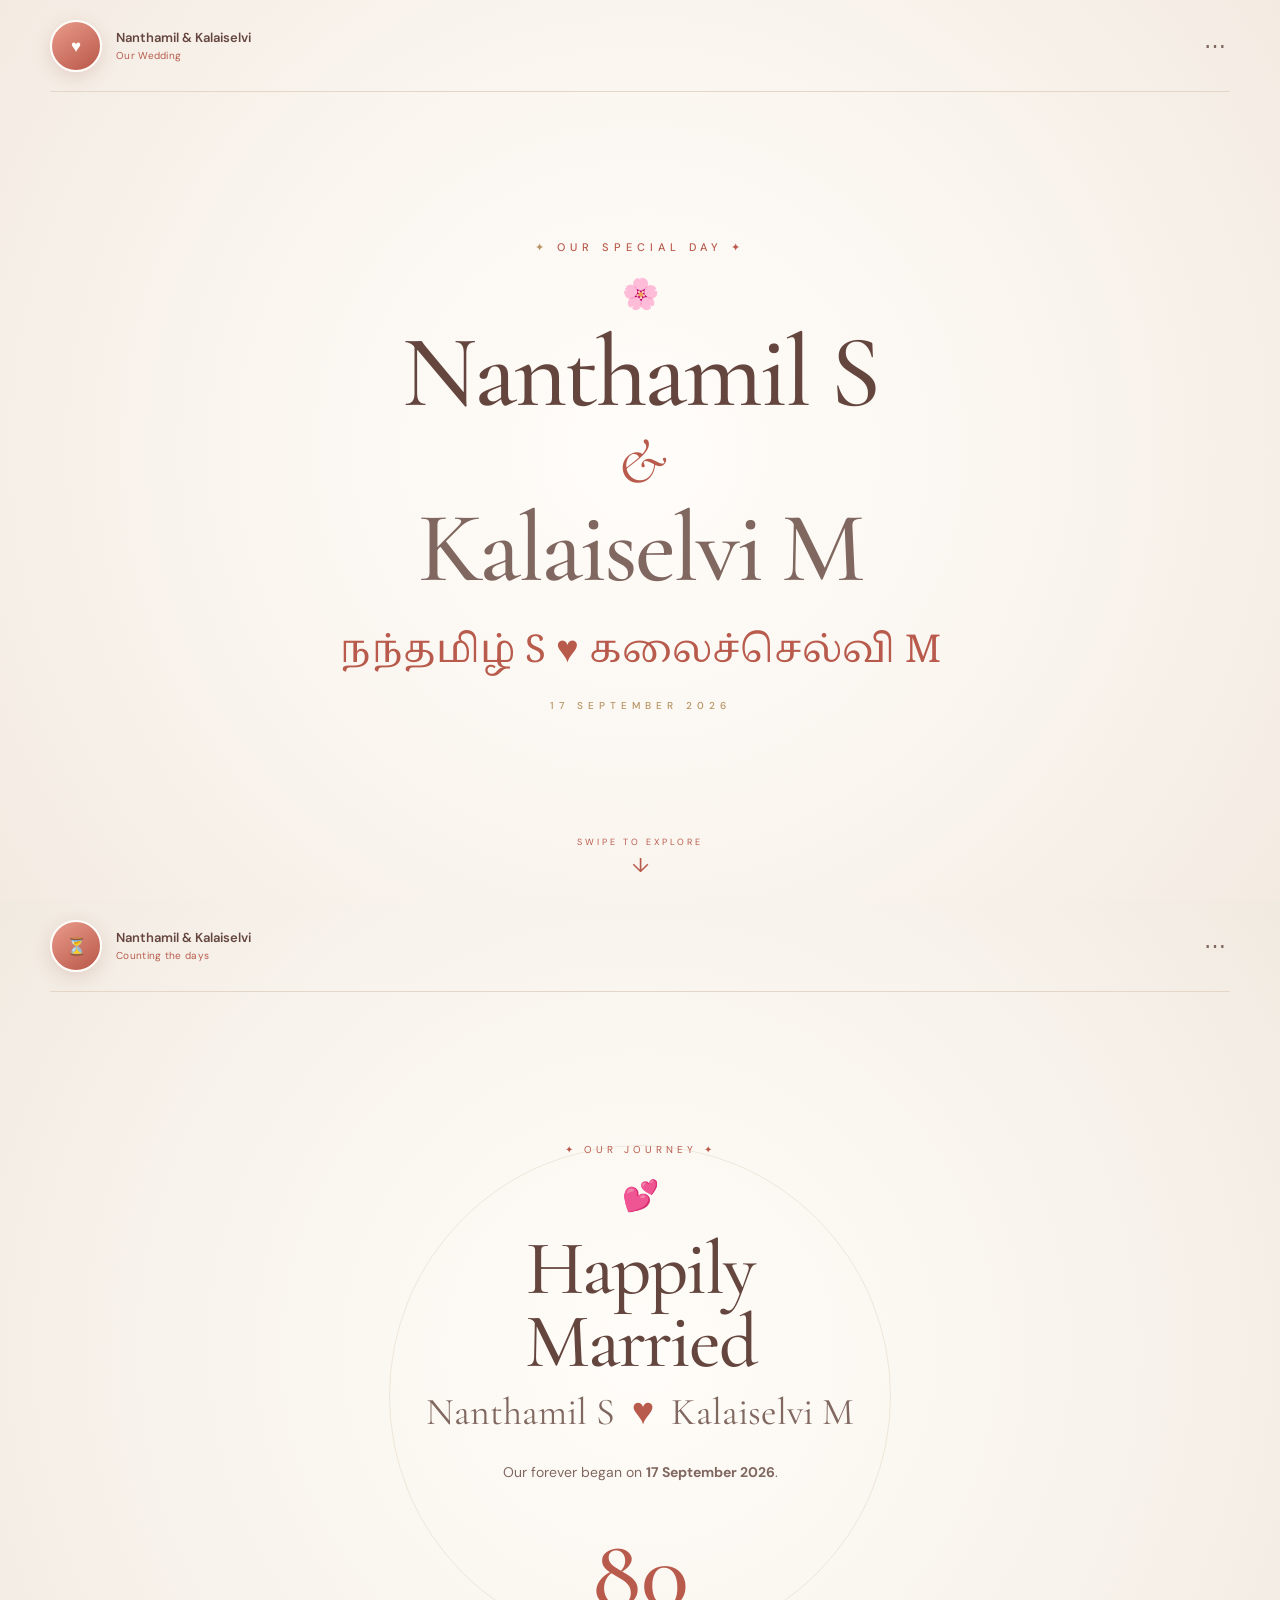
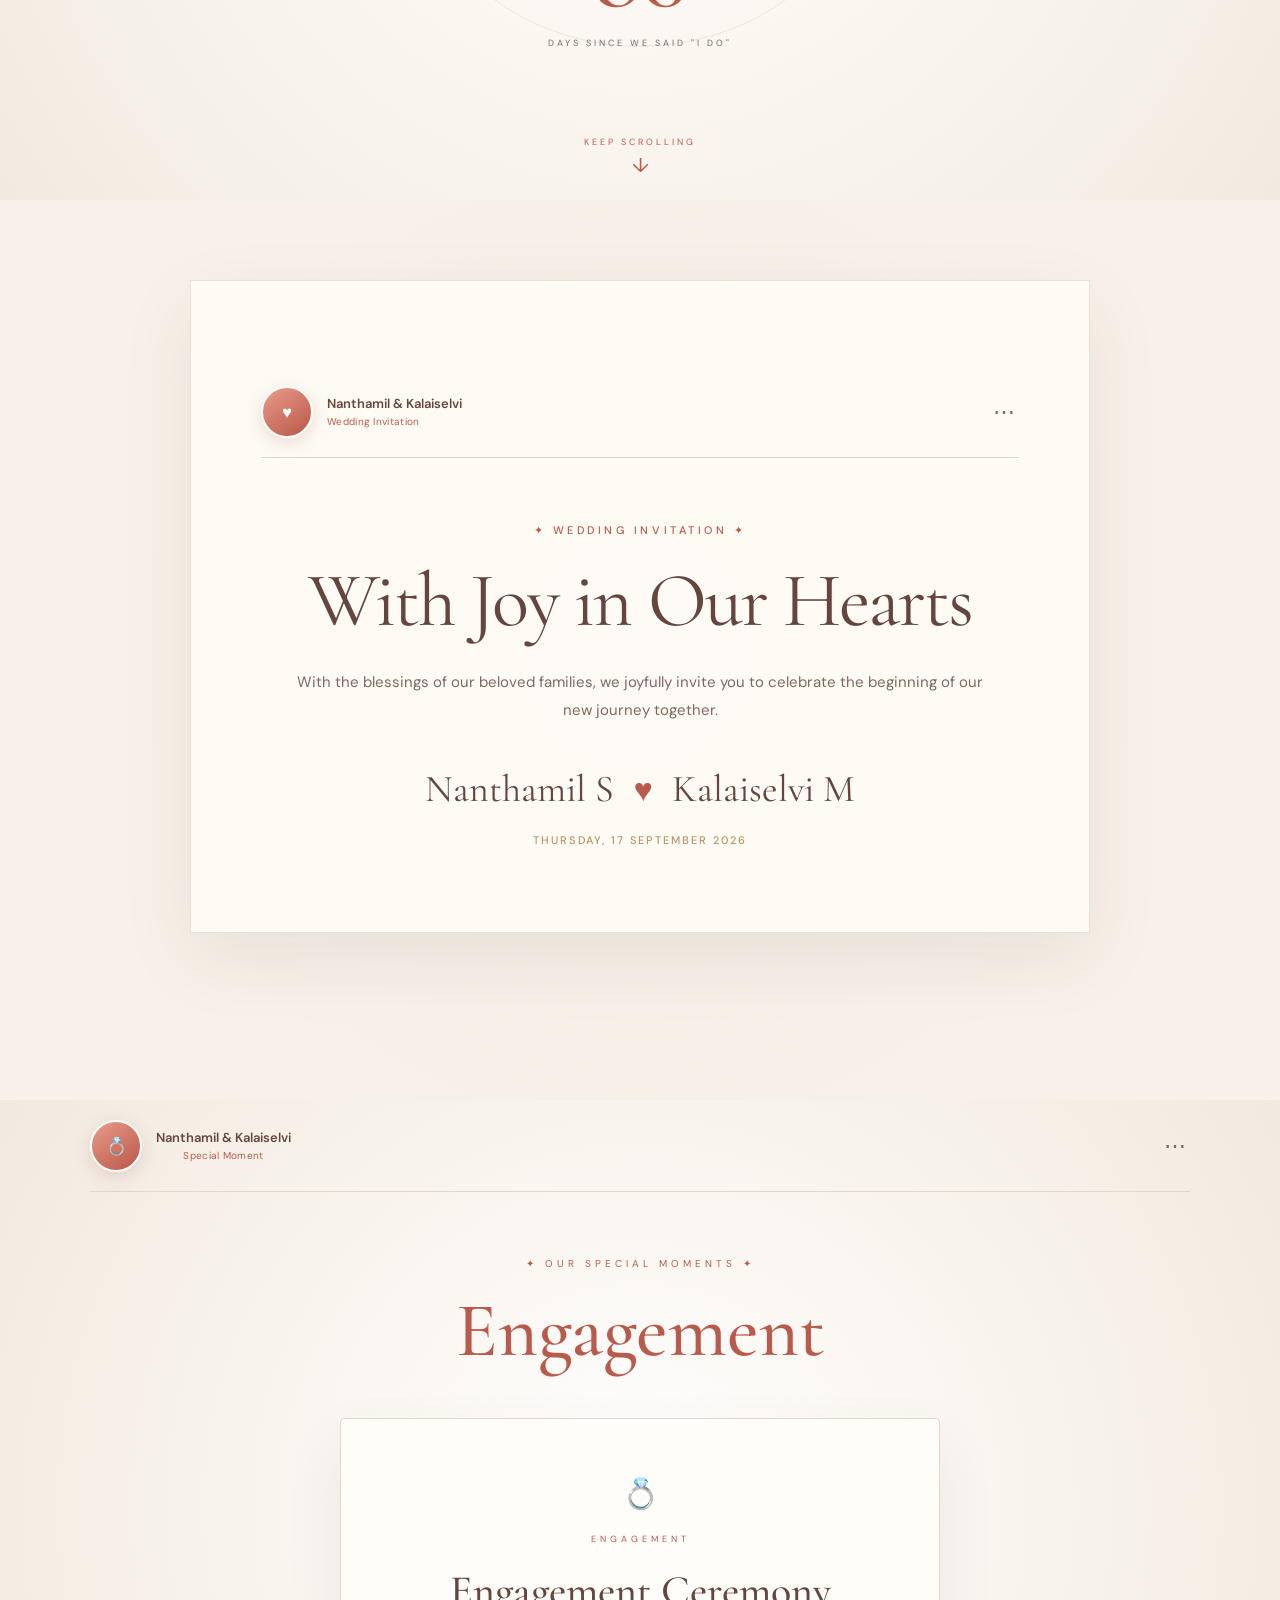
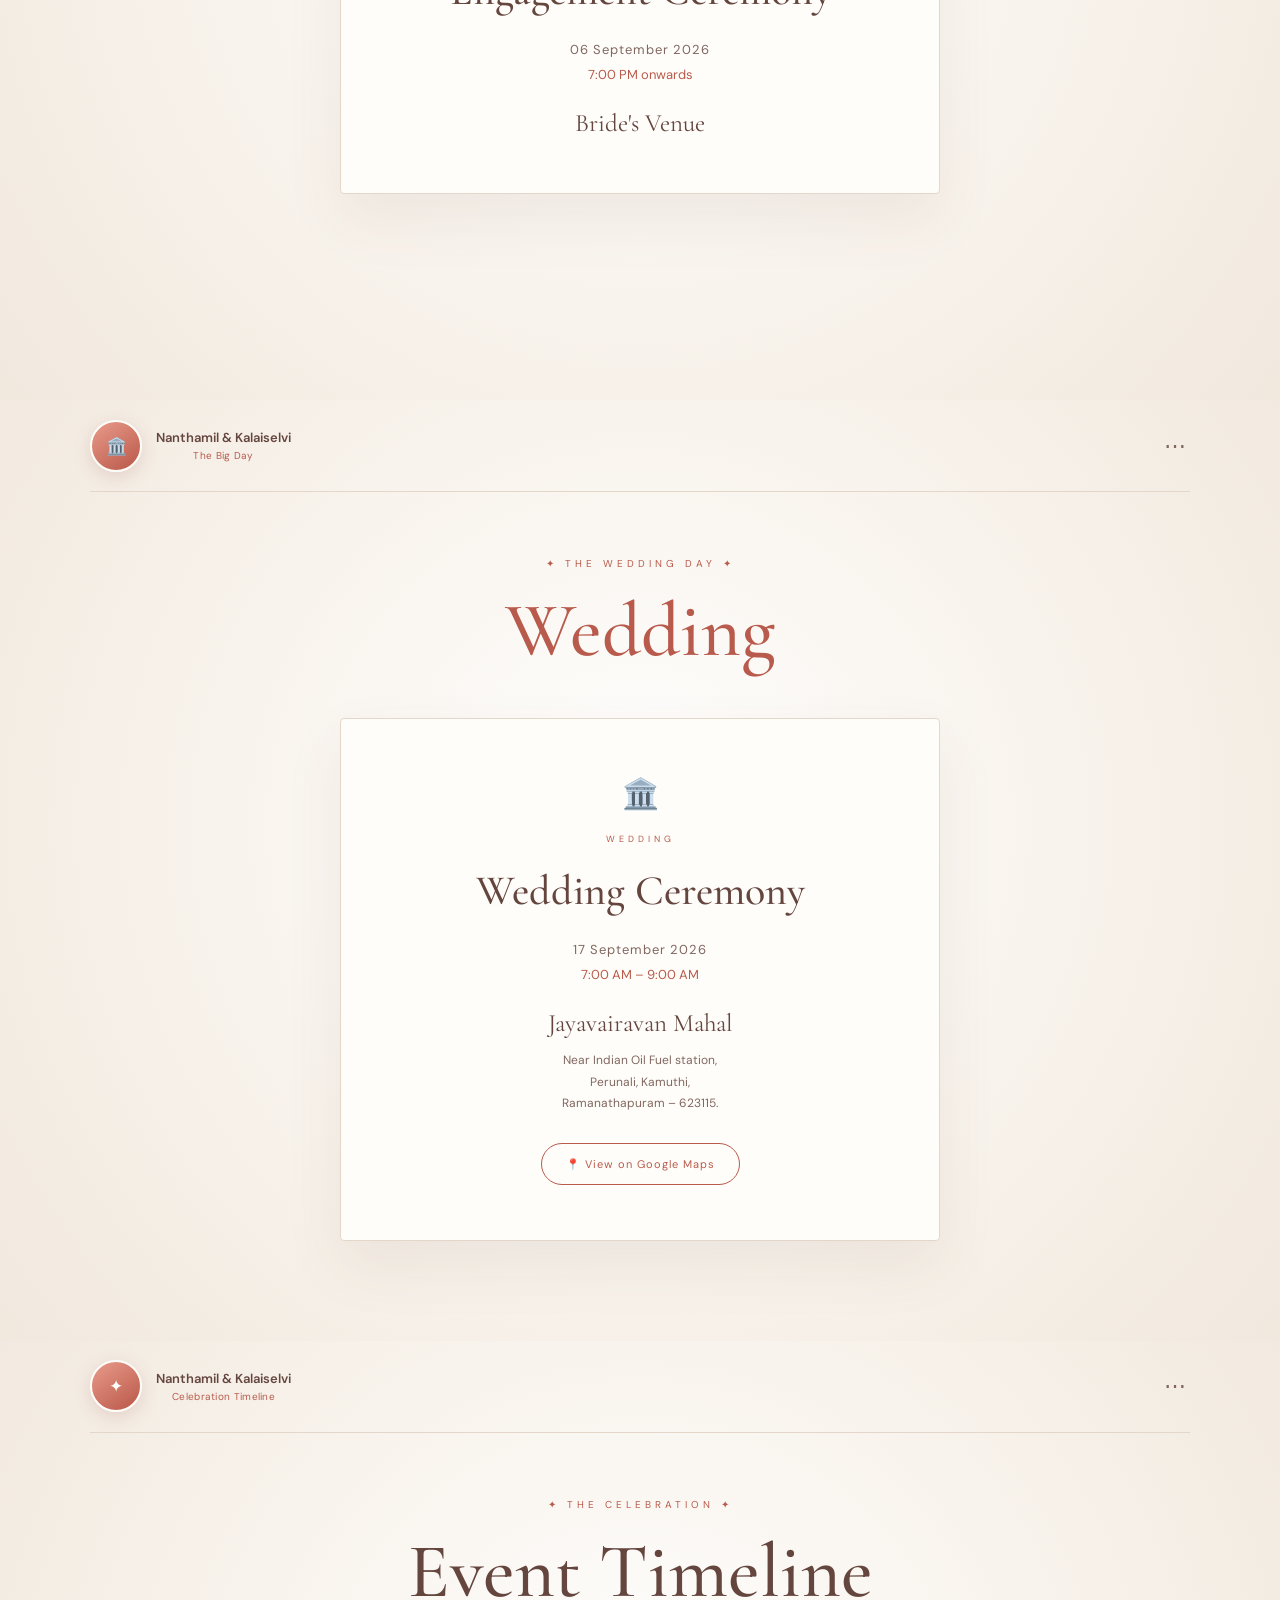
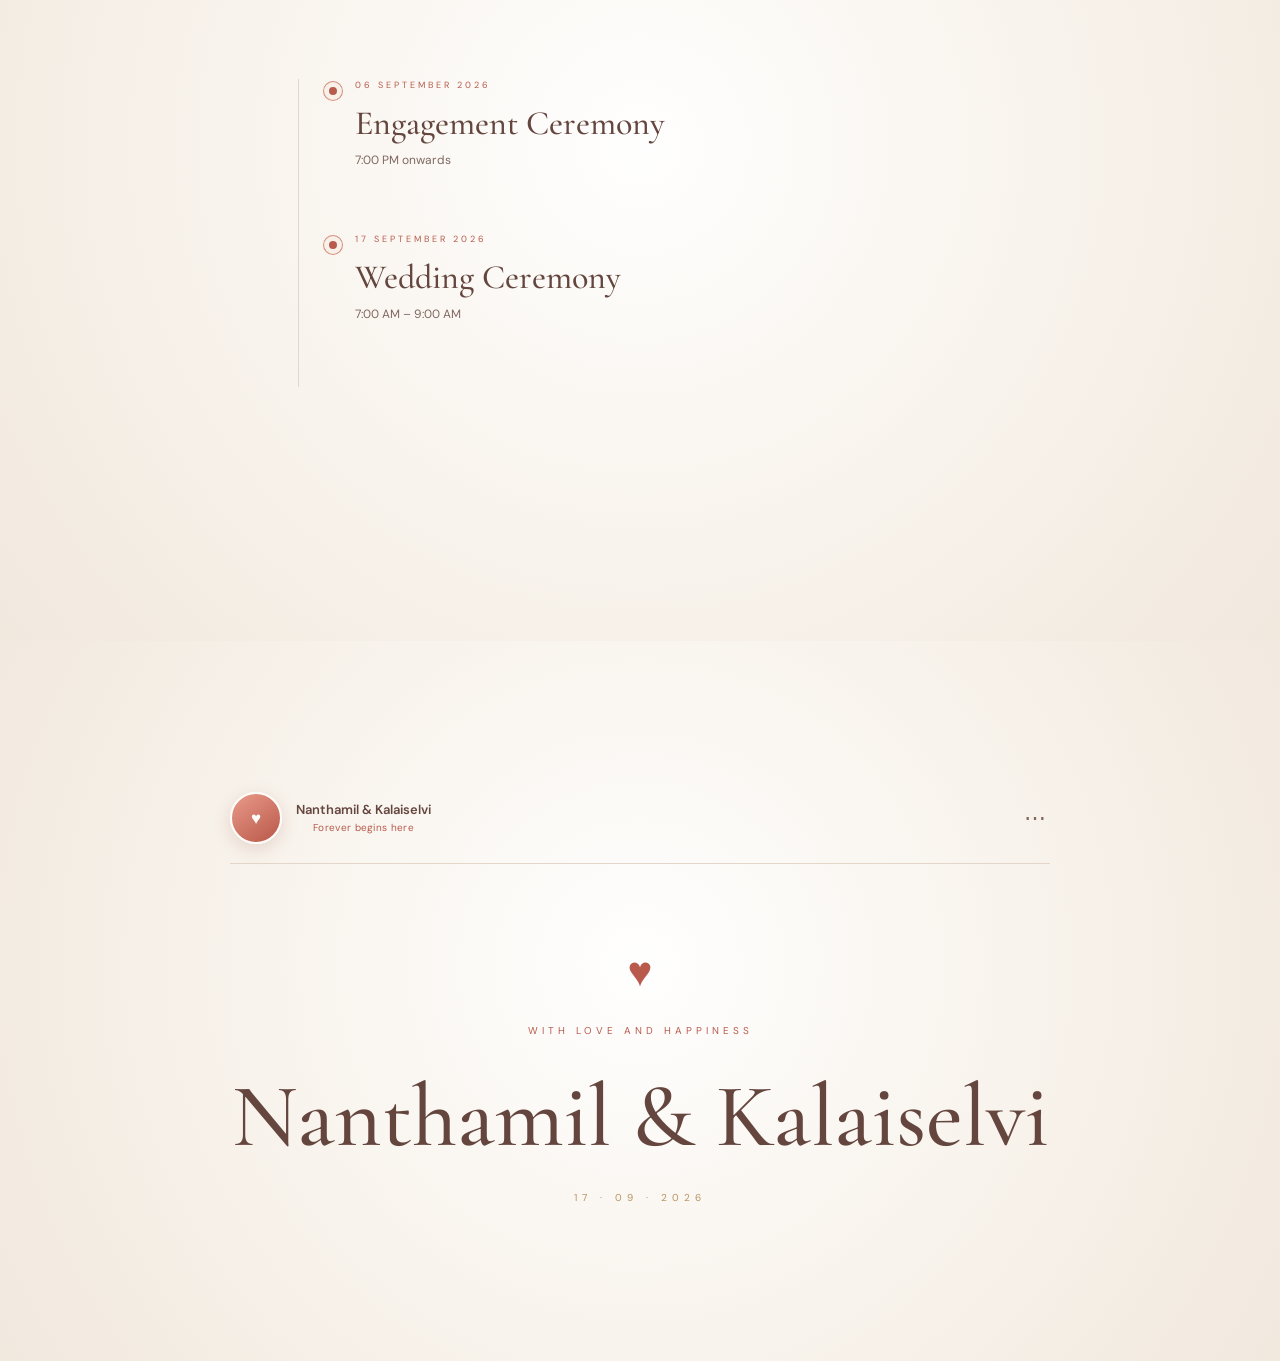
==== commit b0c1308a: "Update index.html" ====
--- a/index.html
+++ b/index.html
@@ -30,6 +30,7 @@
 
     <section class="hero-section reveal">
 
+
         <!-- Instagram-style header -->
 
         <div class="post-header">
@@ -43,7 +44,7 @@
                 <div class="profile-info">
 
                     <strong>
-                        Nanthamil & Kalaiselvi
+                        Nanthamil &amp; Kalaiselvi
                     </strong>
 
                     <span>
@@ -54,6 +55,7 @@
 
             </div>
 
+
             <div class="post-menu">
                 ⋯
             </div>
@@ -61,6 +63,7 @@
         </div>
 
 
+
         <!-- Hero content -->
 
         <div class="hero-content">
@@ -69,9 +72,11 @@
                 ✦ OUR SPECIAL DAY ✦
             </div>
 
+
             <div class="hero-flower">
                 🌸
             </div>
+
 
             <h1 class="hero-title">
 
@@ -89,15 +94,18 @@
 
             </h1>
 
+
             <div class="hero-tamil">
                 நந்தமிழ் S ♥ கலைச்செல்வி M
             </div>
 
+
             <div class="hero-date">
                 17 SEPTEMBER 2026
             </div>
 
         </div>
+
 
 
         <!-- Scroll indicator -->
@@ -114,7 +122,10 @@
 
         </div>
 
+
     </section>
+
+
 
 
 
@@ -124,20 +135,22 @@
 
     <section class="countdown-section reveal">
 
+
         <!-- Instagram-style header -->
 
         <div class="post-header">
 
             <div class="post-profile">
 
-                <div class="profile-circle" id="countdown-profile-icon">
+                <div class="profile-circle"
+                     id="countdown-profile-icon">
                     ⏳
                 </div>
 
                 <div class="profile-info">
 
                     <strong>
-                        Nanthamil & Kalaiselvi
+                        Nanthamil &amp; Kalaiselvi
                     </strong>
 
                     <span id="countdown-profile-text">
@@ -148,6 +161,7 @@
 
             </div>
 
+
             <div class="post-menu">
                 ⋯
             </div>
@@ -155,31 +169,42 @@
         </div>
 
 
-        <!-- Countdown content -->
-
-        <div class="countdown-content" id="countdown-content">
-
-
-            <!-- =============================================
+
+        <!-- =================================================
+             COUNTDOWN CONTENT
+             ================================================= -->
+
+        <div class="countdown-content"
+             id="countdown-content">
+
+
+            <!-- =================================================
                  BEFORE WEDDING
-                 ============================================= -->
-
-            <div id="before-wedding">
+                 Visible before 17 September 2026
+                 ================================================= -->
+
+            <div id="countdown-before">
+
 
                 <div class="section-label">
                     ✦ COUNTING DOWN ✦
                 </div>
+
 
                 <h2>
                     Until We Say "I Do"
                 </h2>
 
+
                 <p class="countdown-date">
                     17 September 2026
                 </p>
 
 
+                <!-- Countdown boxes -->
+
                 <div class="countdown">
+
 
                     <div class="countdown-box">
 
@@ -194,6 +219,7 @@
                     </div>
 
 
+
                     <div class="countdown-box">
 
                         <span id="hours">
@@ -207,6 +233,7 @@
                     </div>
 
 
+
                     <div class="countdown-box">
 
                         <span id="minutes">
@@ -220,6 +247,7 @@
                     </div>
 
 
+
                     <div class="countdown-box">
 
                         <span id="seconds">
@@ -232,6 +260,7 @@
 
                     </div>
 
+
                 </div>
 
 
@@ -239,16 +268,20 @@
                     Every second brings us closer to forever ♥
                 </p>
 
-            </div>
-
-
-
-            <!-- =============================================
+
+            </div>
+
+
+
+            <!-- =================================================
                  AFTER WEDDING
-                 Hidden until wedding date/time arrives
-                 ============================================= -->
-
-            <div id="after-wedding" class="wedding-completed">
+                 Hidden before wedding date
+                 Shown automatically from 17 September 2026
+                 ================================================= -->
+
+            <div id="countdown-after"
+                 class="wedding-complete">
+
 
                 <div class="section-label">
                     ✦ OUR FOREVER BEGINS ✦
@@ -283,10 +316,12 @@
                 </div>
 
 
+                <!-- Automatically calculated days together -->
+
                 <div class="days-married">
 
                     <span id="married-days">
-                        1
+                        0
                     </span>
 
                     <small>
@@ -300,10 +335,12 @@
                     Here's to love, laughter and a lifetime together.
                 </p>
 
-            </div>
-
-
-        </div>
+
+            </div>
+
+
+        </div>
+
 
 
         <!-- Scroll -->
@@ -320,7 +357,10 @@
 
         </div>
 
+
     </section>
+
+
 
 
 
@@ -347,7 +387,7 @@
                     <div class="profile-info">
 
                         <strong>
-                            Nanthamil & Kalaiselvi
+                            Nanthamil &amp; Kalaiselvi
                         </strong>
 
                         <span>
@@ -364,6 +404,7 @@
                 </div>
 
             </div>
+
 
 
             <!-- Invitation content -->
@@ -405,7 +446,10 @@
 
         </div>
 
+
     </section>
+
+
 
 
 
@@ -419,6 +463,8 @@
         <div class="events-header">
 
 
+            <!-- Post header -->
+
             <div class="post-header">
 
                 <div class="post-profile">
@@ -430,7 +476,7 @@
                     <div class="profile-info">
 
                         <strong>
-                            Nanthamil & Kalaiselvi
+                            Nanthamil &amp; Kalaiselvi
                         </strong>
 
                         <span>
@@ -458,10 +504,12 @@
                 Engagement
             </h2>
 
-        </div>
-
-
-        <!-- Engagement -->
+
+        </div>
+
+
+
+        <!-- Engagement card -->
 
         <div class="event-card">
 
@@ -508,7 +556,10 @@
 
         </div>
 
+
     </section>
+
+
 
 
 
@@ -522,6 +573,8 @@
         <div class="events-header">
 
 
+            <!-- Post header -->
+
             <div class="post-header">
 
                 <div class="post-profile">
@@ -533,7 +586,7 @@
                     <div class="profile-info">
 
                         <strong>
-                            Nanthamil & Kalaiselvi
+                            Nanthamil &amp; Kalaiselvi
                         </strong>
 
                         <span>
@@ -561,10 +614,12 @@
                 Wedding
             </h2>
 
-        </div>
-
-
-        <!-- Wedding -->
+
+        </div>
+
+
+
+        <!-- Wedding card -->
 
         <div class="event-card">
 
@@ -609,12 +664,14 @@
 
                 <div class="venue-address">
 
-                    Near Indian Petrol bulk,<br>
+                    Near Indian Oil Fuel station,<br>
                     Perunali, Kamuthi,<br>
                     Ramanathapuram – 623115.
 
                 </div>
 
+
+                <!-- Google Maps link kept unchanged -->
 
                 <a
                     href="https://maps.app.goo.gl/m7ZkYisUsNyrv8iS7"
@@ -626,12 +683,16 @@
 
                 </a>
 
-            </div>
-
-
-        </div>
+
+            </div>
+
+
+        </div>
+
 
     </section>
+
+
 
 
 
@@ -645,6 +706,8 @@
         <div class="timeline-header">
 
 
+            <!-- Post header -->
+
             <div class="post-header">
 
                 <div class="post-profile">
@@ -656,7 +719,7 @@
                     <div class="profile-info">
 
                         <strong>
-                            Nanthamil & Kalaiselvi
+                            Nanthamil &amp; Kalaiselvi
                         </strong>
 
                         <span>
@@ -684,7 +747,9 @@
                 Event Timeline
             </h2>
 
-        </div>
+
+        </div>
+
 
 
         <!-- Timeline -->
@@ -713,6 +778,7 @@
             </div>
 
 
+
             <!-- Wedding -->
 
             <div class="timeline-item reveal">
@@ -736,7 +802,10 @@
 
         </div>
 
+
     </section>
+
+
 
 
 
@@ -763,7 +832,7 @@
                     <div class="profile-info">
 
                         <strong>
-                            Nanthamil & Kalaiselvi
+                            Nanthamil &amp; Kalaiselvi
                         </strong>
 
                         <span>
@@ -782,6 +851,7 @@
             </div>
 
 
+
             <!-- Footer content -->
 
             <div class="footer-heart">
@@ -795,7 +865,7 @@
 
 
             <h2>
-                Nanthamil & Kalaiselvi
+                Nanthamil &amp; Kalaiselvi
             </h2>
 
 
@@ -806,6 +876,7 @@
 
         </div>
 
+
     </section>
 
 
--- a/style.css
+++ b/style.css
@@ -2077,3 +2077,122 @@
         letter-spacing: 2px;
     }
 }
+/* =========================================================
+   WEDDING COUNTDOWN — BEFORE / AFTER STATES
+   ========================================================= */
+
+#countdown-before,
+#countdown-after {
+    width: 100%;
+    display: flex;
+    flex-direction: column;
+    align-items: center;
+    justify-content: center;
+    text-align: center;
+}
+
+
+/* Countdown message */
+
+.countdown-message {
+    margin-top: 12px;
+
+    font-family: var(--font-body);
+
+    font-size: 15px;
+
+    color: var(--text-secondary);
+
+    text-align: center;
+}
+
+
+/* Wedding completed state */
+
+#countdown-after {
+    display: none;
+}
+
+
+.wedding-complete .section-label {
+    margin-bottom: 25px;
+}
+
+
+.wedding-complete .hero-flower {
+    margin-bottom: 15px;
+    font-size: 28px;
+}
+
+
+.wedding-complete h2 {
+    color: var(--text-main);
+
+    font-family: var(--font-display);
+
+    font-size: clamp(
+        55px,
+        7vw,
+        92px
+    );
+
+    font-weight: 500;
+
+    line-height: 0.95;
+
+    text-align: center;
+
+    margin: 0;
+}
+
+
+.wedding-complete-text {
+    margin-top: 8px;
+
+    font-family: var(--font-body);
+
+    font-size: 15px;
+
+    line-height: 1.6;
+
+    color: var(--text-secondary);
+
+    text-align: center;
+}
+
+
+.wedding-complete-text strong {
+    font-weight: 500;
+
+    color: var(--accent);
+}
+
+
+/* =========================================================
+   MOBILE
+   ========================================================= */
+
+@media (max-width: 600px) {
+
+    .countdown-message {
+        font-size: 13px;
+        margin-top: 10px;
+    }
+
+    .wedding-complete h2 {
+        font-size: clamp(
+            44px,
+            12vw,
+            60px
+        );
+
+        line-height: 0.98;
+    }
+
+    .wedding-complete-text {
+        font-size: 13px;
+        line-height: 1.7;
+        padding: 0 10px;
+    }
+
+}
